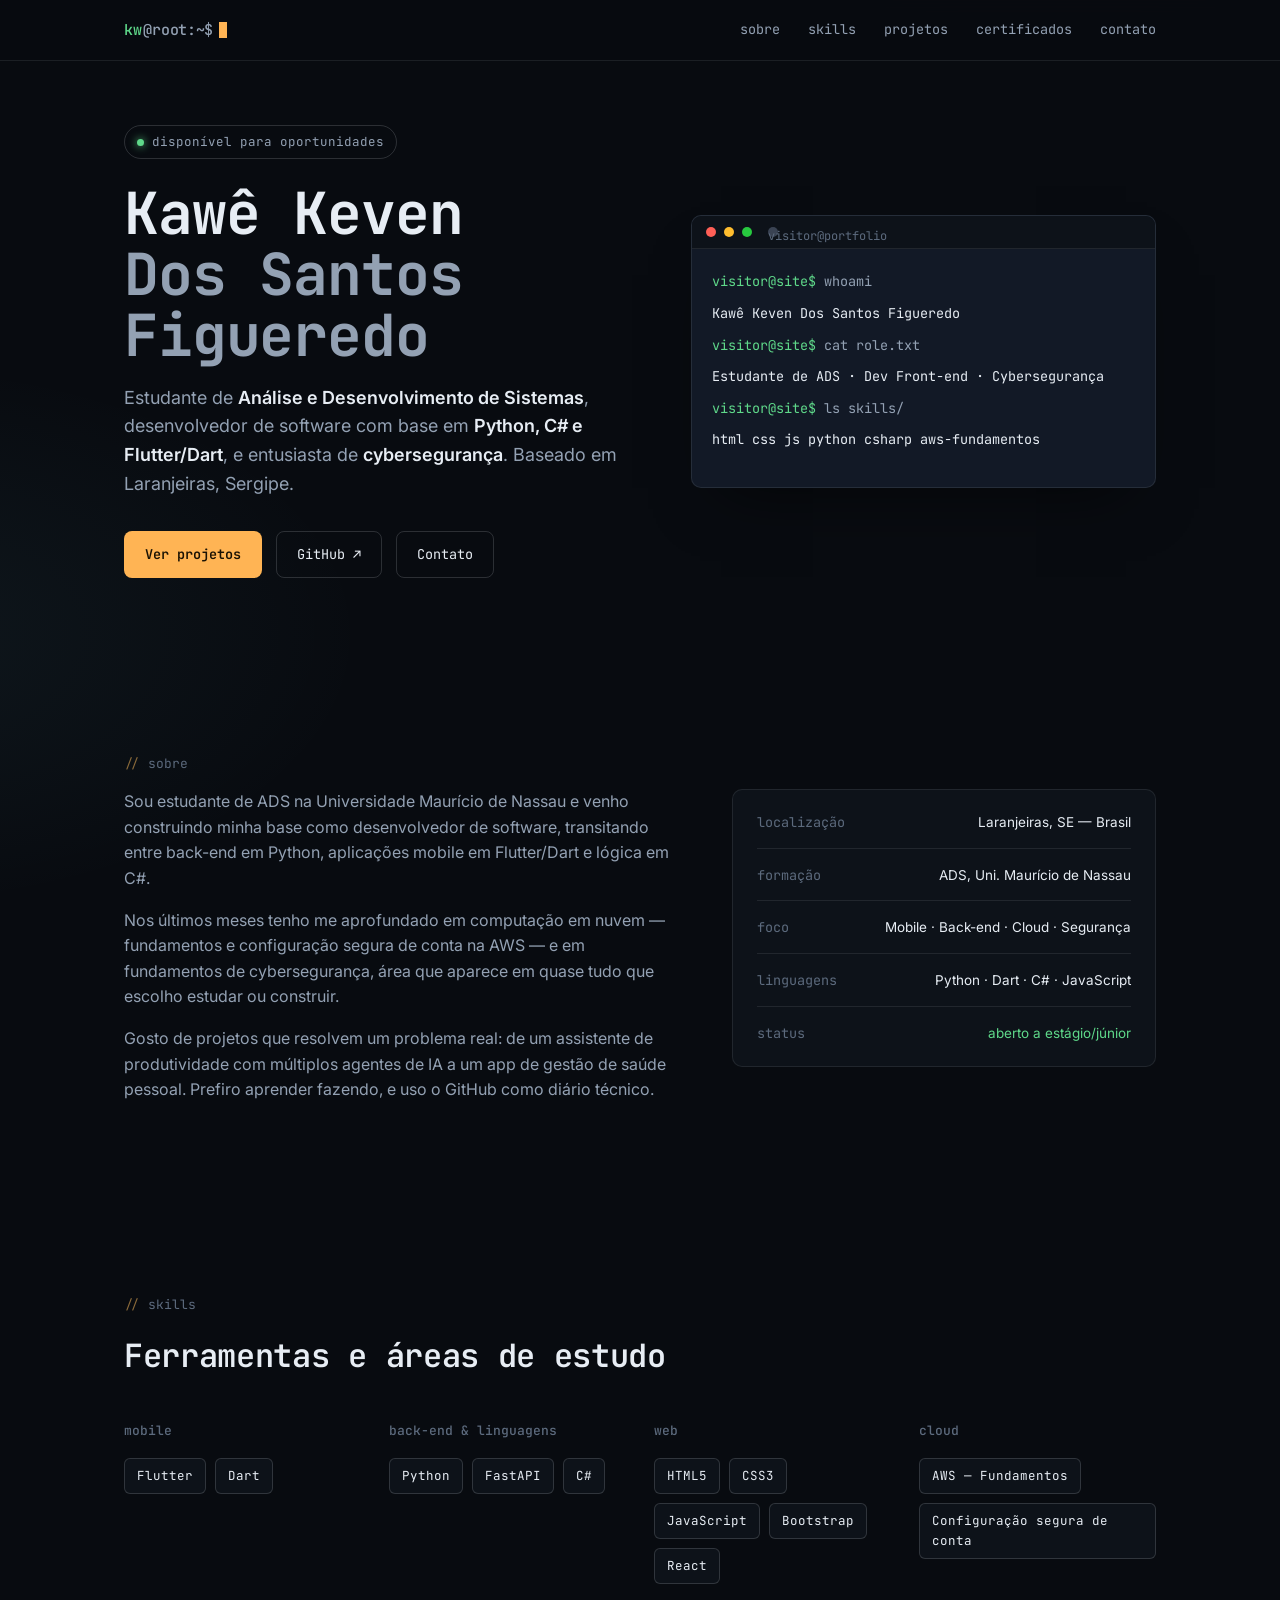
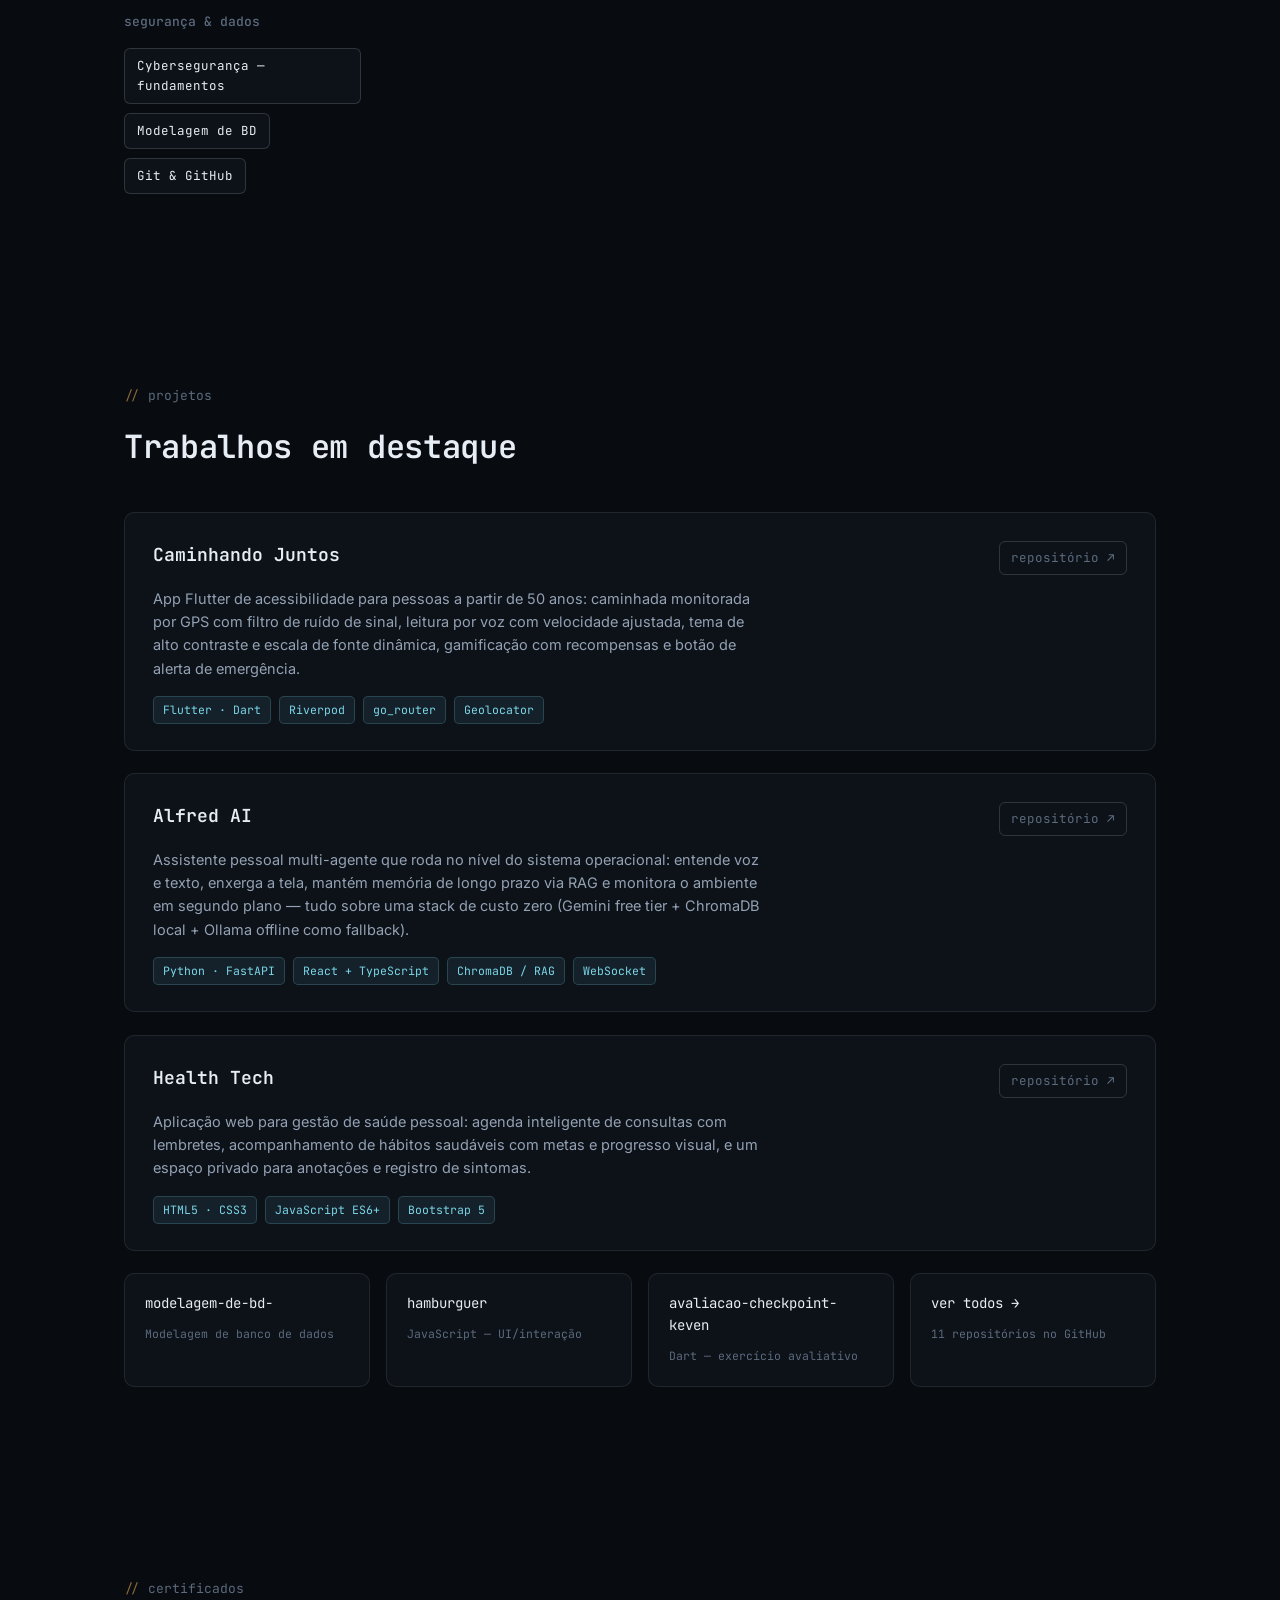
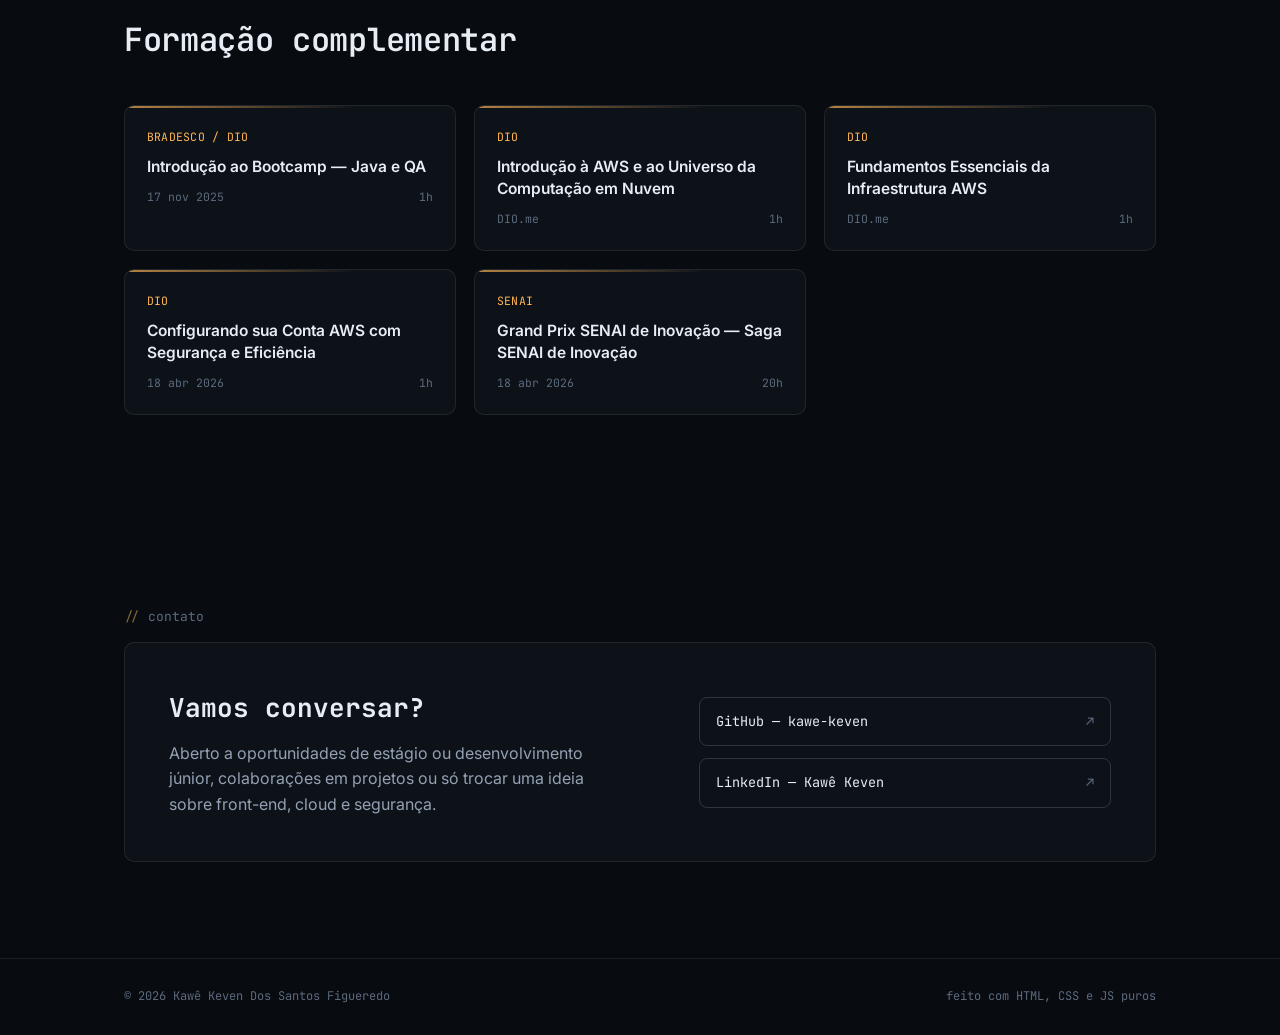
==== index.html @ bbdad3f0 "Add files via upload" ====
<!DOCTYPE html>
<html lang="pt-BR">
<head>
<meta charset="UTF-8">
<meta name="viewport" content="width=device-width, initial-scale=1.0">
<title>Kawê Keven — Dev Front-end &amp; Cybersegurança</title>
<meta name="description" content="Portfólio de Kawê Keven Dos Santos Figueredo — estudante de ADS, desenvolvedor front-end e entusiasta de cybersegurança em Sergipe, Brasil.">
<link rel="icon" href="data:image/svg+xml,<svg xmlns=%22http://www.w3.org/2000/svg%22 viewBox=%220 0 100 100%22><text y=%22.9em%22 font-size=%2290%22 fill=%22%23ffb454%22>&gt;_</text></svg>">
<link rel="preconnect" href="https://fonts.googleapis.com">
<link rel="preconnect" href="https://fonts.gstatic.com" crossorigin>
<link href="https://fonts.googleapis.com/css2?family=JetBrains+Mono:ital,wght@0,400;0,500;0,600;0,700;1,400&family=Inter:wght@400;500;600;700;800&display=swap" rel="stylesheet">
<style>
  :root{
    --bg-0:#080b10;
    --bg-1:#0d1219;
    --bg-2:#121926;
    --bg-3:#182233;
    --line:rgba(230,237,243,0.09);
    --line-strong:rgba(230,237,243,0.16);
    --ink:#e7edf4;
    --ink-dim:#93a1b3;
    --ink-faint:#5c6a7d;
    --amber:#ffb454;
    --amber-dim:#8a6a3a;
    --cyan:#7bd6e8;
    --green:#5fd98a;
    --mono:'JetBrains Mono', ui-monospace, Consolas, monospace;
    --sans:'Inter', system-ui, sans-serif;
    --radius:10px;
    --maxw:1080px;
  }
  *{box-sizing:border-box;}
  html{scroll-behavior:smooth;}
  @media (prefers-reduced-motion: reduce){
    html{scroll-behavior:auto;}
    *{animation-duration:0.01ms !important; animation-iteration-count:1 !important; transition-duration:0.01ms !important; scroll-behavior:auto !important;}
  }
  body{
    margin:0;
    background:
      radial-gradient(1100px 620px at 82% -8%, rgba(255,180,84,0.07), transparent 60%),
      radial-gradient(900px 500px at -10% 15%, rgba(123,214,232,0.06), transparent 55%),
      var(--bg-0);
    color:var(--ink);
    font-family:var(--sans);
    font-size:16px;
    line-height:1.6;
    -webkit-font-smoothing:antialiased;
  }
  a{color:inherit;}
  img{max-width:100%;display:block;}
  .wrap{max-width:var(--maxw);margin:0 auto;padding:0 24px;}
  ::selection{background:var(--amber);color:#1a1204;}
  :focus-visible{outline:2px solid var(--amber);outline-offset:3px;border-radius:4px;}

  /* ---------- nav ---------- */
  header.nav{
    position:sticky;top:0;z-index:50;
    background:rgba(8,11,16,0.78);
    backdrop-filter:blur(10px);
    border-bottom:1px solid var(--line);
  }
  .nav-row{display:flex;align-items:center;justify-content:space-between;height:60px;}
  .brand{
    font-family:var(--mono);font-size:15px;font-weight:500;color:var(--ink);
    text-decoration:none;display:flex;align-items:center;gap:2px;letter-spacing:-0.02em;
  }
  .brand .p1{color:var(--green);}
  .brand .p2{color:var(--ink-dim);}
  .brand .cur{
    display:inline-block;width:8px;height:16px;background:var(--amber);margin-left:4px;
    animation:blink 1.1s steps(1) infinite;
  }
  @keyframes blink{50%{opacity:0;}}
  nav.links{display:flex;gap:28px;font-family:var(--mono);font-size:13.5px;}
  nav.links a{text-decoration:none;color:var(--ink-dim);transition:color .15s ease;position:relative;}
  nav.links a:hover{color:var(--amber);}
  .nav-toggle{display:none;background:none;border:1px solid var(--line-strong);color:var(--ink);border-radius:8px;padding:8px 10px;font-family:var(--mono);}
  @media (max-width:720px){
    nav.links{display:none;}
    .nav-toggle{display:block;}
    nav.links.open{
      display:flex;flex-direction:column;position:absolute;top:60px;left:0;right:0;
      background:var(--bg-1);border-bottom:1px solid var(--line);padding:16px 24px;gap:16px;
    }
  }

  section{padding:96px 0;}
  @media (max-width:720px){section{padding:64px 0;}}

  .kicker{
    font-family:var(--mono);font-size:13px;color:var(--ink-faint);margin:0 0 14px;
  }
  .kicker::before{content:'// ';color:var(--amber-dim);}
  h2.section-title{
    font-family:var(--mono);font-size:clamp(24px,3.4vw,32px);font-weight:600;
    margin:0 0 40px;color:var(--ink);letter-spacing:-0.01em;
  }

  /* ---------- hero ---------- */
  .hero{padding-top:64px;padding-bottom:80px;}
  .hero-grid{display:grid;grid-template-columns:1.1fr 1fr;gap:56px;align-items:center;}
  @media (max-width:900px){.hero-grid{grid-template-columns:1fr;gap:40px;}}

  .status-pill{
    display:inline-flex;align-items:center;gap:8px;font-family:var(--mono);font-size:12.5px;
    color:var(--ink-dim);border:1px solid var(--line-strong);border-radius:999px;padding:6px 12px;
    margin-bottom:24px;
  }
  .status-pill .dot{width:7px;height:7px;border-radius:50%;background:var(--green);box-shadow:0 0 8px var(--green);}

  h1.hero-name{
    font-family:var(--mono);font-weight:700;letter-spacing:-0.02em;
    font-size:clamp(36px,5.6vw,58px);line-height:1.05;margin:0 0 18px;
  }
  h1.hero-name .last{color:var(--ink-dim);}
  p.hero-role{
    font-size:18px;color:var(--ink-dim);max-width:46ch;margin:0 0 32px;
  }
  p.hero-role strong{color:var(--ink);font-weight:600;}

  .hero-ctas{display:flex;gap:14px;flex-wrap:wrap;}
  .btn{
    font-family:var(--mono);font-size:13.5px;text-decoration:none;border-radius:8px;
    padding:12px 20px;display:inline-flex;align-items:center;gap:8px;transition:transform .15s ease, background .15s ease, border-color .15s ease;
    border:1px solid transparent;
  }
  .btn-primary{background:var(--amber);color:#1a1204;font-weight:600;}
  .btn-primary:hover{transform:translateY(-2px);}
  .btn-ghost{border-color:var(--line-strong);color:var(--ink);}
  .btn-ghost:hover{border-color:var(--amber);color:var(--amber);transform:translateY(-2px);}

  /* terminal card */
  .term{
    background:var(--bg-2);border:1px solid var(--line);border-radius:var(--radius);
    overflow:hidden;box-shadow:0 30px 60px -30px rgba(0,0,0,0.6);
  }
  .term-bar{
    display:flex;align-items:center;gap:8px;padding:11px 14px;border-bottom:1px solid var(--line);
    background:var(--bg-1);
  }
  .term-bar span{width:10px;height:10px;border-radius:50%;background:#3a4353;}
  .term-bar .title{margin-left:8px;font-family:var(--mono);font-size:12px;color:var(--ink-faint);}
  .term-body{padding:22px 20px 26px;font-family:var(--mono);font-size:13.5px;color:var(--ink-dim);min-height:230px;}
  .term-body .ln{margin:0 0 10px;white-space:pre-wrap;}
  .term-body .prompt{color:var(--green);}
  .term-body .out{color:var(--ink);}
  .term-cursor{display:inline-block;width:7px;height:14px;background:var(--amber);vertical-align:-2px;animation:blink 1s steps(1) infinite;}

  /* ---------- about ---------- */
  .about-grid{display:grid;grid-template-columns:1.3fr 1fr;gap:56px;}
  @media (max-width:800px){.about-grid{grid-template-columns:1fr;}}
  .about-text p{color:var(--ink-dim);font-size:16px;max-width:62ch;margin:0 0 16px;}
  .about-text p:last-child{margin-bottom:0;}
  .facts{
    border:1px solid var(--line);border-radius:var(--radius);background:var(--bg-1);
    padding:22px 24px;height:fit-content;
  }
  .facts dl{margin:0;display:grid;gap:16px;}
  .facts .row{display:flex;justify-content:space-between;gap:16px;font-size:13.5px;border-bottom:1px solid var(--line);padding-bottom:14px;}
  .facts .row:last-child{border-bottom:none;padding-bottom:0;}
  .facts dt{color:var(--ink-faint);font-family:var(--mono);}
  .facts dd{margin:0;color:var(--ink);text-align:right;}

  /* ---------- skills ---------- */
  .skills-groups{display:grid;grid-template-columns:repeat(auto-fit,minmax(220px,1fr));gap:28px;}
  .skill-group h3{
    font-family:var(--mono);font-size:13px;color:var(--ink-faint);font-weight:500;
    margin:0 0 16px;text-transform:lowercase;
  }
  .chip-row{display:flex;flex-wrap:wrap;gap:9px;}
  .chip{
    font-family:var(--mono);font-size:12.5px;color:var(--ink);border:1px solid var(--line-strong);
    border-radius:6px;padding:7px 12px;background:var(--bg-1);transition:border-color .15s ease, color .15s ease;
  }
  .chip:hover{border-color:var(--amber);color:var(--amber);}

  /* ---------- projects ---------- */
  .proj-featured{display:grid;gap:22px;margin-bottom:22px;}
  .proj-card{
    border:1px solid var(--line);border-radius:var(--radius);background:var(--bg-1);
    padding:28px 28px 26px;transition:transform .18s ease, border-color .18s ease, box-shadow .18s ease;
    will-change:transform;
  }
  .proj-card:hover{border-color:var(--line-strong);box-shadow:0 24px 48px -28px rgba(0,0,0,0.55);}
  .proj-top{display:flex;justify-content:space-between;align-items:flex-start;gap:16px;margin-bottom:12px;flex-wrap:wrap;}
  .proj-name{font-family:var(--mono);font-size:18px;font-weight:600;color:var(--ink);margin:0;}
  .proj-link{
    font-family:var(--mono);font-size:12.5px;color:var(--ink-faint);text-decoration:none;
    border:1px solid var(--line-strong);border-radius:6px;padding:6px 11px;white-space:nowrap;transition:color .15s ease,border-color .15s ease;
  }
  .proj-link:hover{color:var(--amber);border-color:var(--amber);}
  .proj-desc{color:var(--ink-dim);font-size:14.5px;max-width:68ch;margin:0 0 16px;}
  .stack-row{display:flex;flex-wrap:wrap;gap:8px;}
  .stack-tag{font-family:var(--mono);font-size:11.5px;color:var(--cyan);background:rgba(123,214,232,0.08);border:1px solid rgba(123,214,232,0.2);border-radius:5px;padding:4px 9px;}

  .proj-minor-grid{display:grid;grid-template-columns:repeat(auto-fit,minmax(220px,1fr));gap:16px;}
  .proj-minor{
    border:1px solid var(--line);border-radius:var(--radius);background:var(--bg-1);padding:18px 20px;
    text-decoration:none;transition:border-color .15s ease,transform .15s ease;
  }
  .proj-minor:hover{border-color:var(--line-strong);transform:translateY(-2px);}
  .proj-minor .pm-name{font-family:var(--mono);font-size:14px;color:var(--ink);display:block;margin-bottom:6px;}
  .proj-minor .pm-lang{font-family:var(--mono);font-size:11.5px;color:var(--ink-faint);}

  /* ---------- certifications ---------- */
  .cert-grid{display:grid;grid-template-columns:repeat(auto-fit,minmax(260px,1fr));gap:18px;}
  .cert-card{
    border:1px solid var(--line);border-radius:var(--radius);background:var(--bg-1);
    padding:22px;position:relative;overflow:hidden;
  }
  .cert-card::before{
    content:'';position:absolute;top:0;left:0;right:0;height:2px;
    background:linear-gradient(90deg,var(--amber),transparent 70%);opacity:.7;
  }
  .cert-issuer{font-family:var(--mono);font-size:11.5px;color:var(--amber);letter-spacing:0.02em;margin-bottom:10px;}
  .cert-name{font-size:15.5px;color:var(--ink);font-weight:600;margin:0 0 10px;line-height:1.4;}
  .cert-meta{font-family:var(--mono);font-size:11.5px;color:var(--ink-faint);display:flex;justify-content:space-between;gap:10px;flex-wrap:wrap;}

  /* ---------- contact ---------- */
  .contact-box{
    border:1px solid var(--line);border-radius:var(--radius);background:var(--bg-1);
    padding:44px;text-align:left;display:grid;grid-template-columns:1.2fr 1fr;gap:36px;align-items:center;
  }
  @media (max-width:720px){.contact-box{grid-template-columns:1fr;padding:30px;}}
  .contact-box h2{font-family:var(--mono);font-size:26px;margin:0 0 12px;}
  .contact-box p{color:var(--ink-dim);margin:0;max-width:44ch;}
  .contact-links{display:flex;flex-direction:column;gap:12px;}
  .contact-link{
    display:flex;align-items:center;justify-content:space-between;gap:12px;
    font-family:var(--mono);font-size:13.5px;text-decoration:none;color:var(--ink);
    border:1px solid var(--line-strong);border-radius:8px;padding:13px 16px;
    transition:border-color .15s ease, color .15s ease, transform .15s ease;
  }
  .contact-link:hover{border-color:var(--amber);color:var(--amber);transform:translateX(3px);}
  .contact-link .arrow{color:var(--ink-faint);}
  .contact-link:hover .arrow{color:var(--amber);}

  footer{border-top:1px solid var(--line);padding:28px 0;}
  .footer-row{display:flex;justify-content:space-between;align-items:center;font-family:var(--mono);font-size:12px;color:var(--ink-faint);flex-wrap:wrap;gap:10px;}

  /* ---------- reveal on scroll ---------- */
  .reveal{opacity:0;transform:translateY(18px);transition:opacity .6s ease, transform .6s ease;}
  .reveal.in{opacity:1;transform:translateY(0);}
</style>
</head>
<body>

<header class="nav">
  <div class="wrap nav-row">
    <a href="#top" class="brand"><span class="p1">kw</span><span class="p2">@root:~$</span><span class="cur"></span></a>
    <nav class="links" id="navLinks">
      <a href="#sobre">sobre</a>
      <a href="#skills">skills</a>
      <a href="#projetos">projetos</a>
      <a href="#certificados">certificados</a>
      <a href="#contato">contato</a>
    </nav>
    <button class="nav-toggle" id="navToggle" aria-label="Abrir menu">menu</button>
  </div>
</header>

<main id="top">

  <!-- HERO -->
  <section class="hero">
    <div class="wrap hero-grid">
      <div>
        <span class="status-pill"><span class="dot"></span> disponível para oportunidades</span>
        <h1 class="hero-name">Kawê Keven<br><span class="last">Dos Santos Figueredo</span></h1>
        <p class="hero-role">Estudante de <strong>Análise e Desenvolvimento de Sistemas</strong>, desenvolvedor de software com base em <strong>Python, C# e Flutter/Dart</strong>, e entusiasta de <strong>cybersegurança</strong>. Baseado em Laranjeiras, Sergipe.</p>
        <div class="hero-ctas">
          <a class="btn btn-primary" href="#projetos">Ver projetos</a>
          <a class="btn btn-ghost" href="https://github.com/kawe-keven" target="_blank" rel="noopener">GitHub ↗</a>
          <a class="btn btn-ghost" href="#contato">Contato</a>
        </div>
      </div>
      <div class="term">
        <div class="term-bar"><span style="background:#ff5f56"></span><span style="background:#ffbd2e"></span><span style="background:#27c93f"></span><span class="title">visitor@portfolio</span></div>
        <div class="term-body" id="termBody"></div>
      </div>
    </div>
  </section>

  <!-- SOBRE -->
  <section id="sobre">
    <div class="wrap">
      <p class="kicker">sobre</p>
      <div class="about-grid reveal">
        <div class="about-text">
          <p>Sou estudante de ADS na Universidade Maurício de Nassau e venho construindo minha base como desenvolvedor de software, transitando entre back-end em Python, aplicações mobile em Flutter/Dart e lógica em C#.</p>
          <p>Nos últimos meses tenho me aprofundado em computação em nuvem — fundamentos e configuração segura de conta na AWS — e em fundamentos de cybersegurança, área que aparece em quase tudo que escolho estudar ou construir.</p>
          <p>Gosto de projetos que resolvem um problema real: de um assistente de produtividade com múltiplos agentes de IA a um app de gestão de saúde pessoal. Prefiro aprender fazendo, e uso o GitHub como diário técnico.</p>
        </div>
        <div class="facts">
          <dl>
            <div class="row"><dt>localização</dt><dd>Laranjeiras, SE — Brasil</dd></div>
            <div class="row"><dt>formação</dt><dd>ADS, Uni. Maurício de Nassau</dd></div>
            <div class="row"><dt>foco</dt><dd>Mobile · Back-end · Cloud · Segurança</dd></div>
            <div class="row"><dt>linguagens</dt><dd>Python · Dart · C# · JavaScript</dd></div>
            <div class="row"><dt>status</dt><dd style="color:var(--green)">aberto a estágio/júnior</dd></div>
          </dl>
        </div>
      </div>
    </div>
  </section>

  <!-- SKILLS -->
  <section id="skills">
    <div class="wrap">
      <p class="kicker">skills</p>
      <h2 class="section-title">Ferramentas e áreas de estudo</h2>
      <div class="skills-groups reveal">
        <div class="skill-group">
          <h3>mobile</h3>
          <div class="chip-row">
            <span class="chip">Flutter</span><span class="chip">Dart</span>
          </div>
        </div>
        <div class="skill-group">
          <h3>back-end &amp; linguagens</h3>
          <div class="chip-row">
            <span class="chip">Python</span><span class="chip">FastAPI</span><span class="chip">C#</span>
          </div>
        </div>
        <div class="skill-group">
          <h3>web</h3>
          <div class="chip-row">
            <span class="chip">HTML5</span><span class="chip">CSS3</span><span class="chip">JavaScript</span><span class="chip">Bootstrap</span><span class="chip">React</span>
          </div>
        </div>
        <div class="skill-group">
          <h3>cloud</h3>
          <div class="chip-row">
            <span class="chip">AWS — Fundamentos</span><span class="chip">Configuração segura de conta</span>
          </div>
        </div>
        <div class="skill-group">
          <h3>segurança &amp; dados</h3>
          <div class="chip-row">
            <span class="chip">Cybersegurança — fundamentos</span><span class="chip">Modelagem de BD</span><span class="chip">Git &amp; GitHub</span>
          </div>
        </div>
      </div>
    </div>
  </section>

  <!-- PROJETOS -->
  <section id="projetos">
    <div class="wrap">
      <p class="kicker">projetos</p>
      <h2 class="section-title">Trabalhos em destaque</h2>

      <div class="proj-featured reveal">
        <article class="proj-card" data-tilt>
          <div class="proj-top">
            <h3 class="proj-name">Caminhando Juntos</h3>
            <a class="proj-link" href="https://github.com/kawe-keven/aplicativo-caminhando-juntos" target="_blank" rel="noopener">repositório ↗</a>
          </div>
          <p class="proj-desc">App Flutter de acessibilidade para pessoas a partir de 50 anos: caminhada monitorada por GPS com filtro de ruído de sinal, leitura por voz com velocidade ajustada, tema de alto contraste e escala de fonte dinâmica, gamificação com recompensas e botão de alerta de emergência.</p>
          <div class="stack-row">
            <span class="stack-tag">Flutter · Dart</span><span class="stack-tag">Riverpod</span><span class="stack-tag">go_router</span><span class="stack-tag">Geolocator</span>
          </div>
        </article>

        <article class="proj-card" data-tilt>
          <div class="proj-top">
            <h3 class="proj-name">Alfred AI</h3>
            <a class="proj-link" href="https://github.com/kawe-keven/projeto-Alfred" target="_blank" rel="noopener">repositório ↗</a>
          </div>
          <p class="proj-desc">Assistente pessoal multi-agente que roda no nível do sistema operacional: entende voz e texto, enxerga a tela, mantém memória de longo prazo via RAG e monitora o ambiente em segundo plano — tudo sobre uma stack de custo zero (Gemini free tier + ChromaDB local + Ollama offline como fallback).</p>
          <div class="stack-row">
            <span class="stack-tag">Python · FastAPI</span><span class="stack-tag">React + TypeScript</span><span class="stack-tag">ChromaDB / RAG</span><span class="stack-tag">WebSocket</span>
          </div>
        </article>

        <article class="proj-card" data-tilt>
          <div class="proj-top">
            <h3 class="proj-name">Health Tech</h3>
            <a class="proj-link" href="https://github.com/kawe-keven/Mente-Corpo" target="_blank" rel="noopener">repositório ↗</a>
          </div>
          <p class="proj-desc">Aplicação web para gestão de saúde pessoal: agenda inteligente de consultas com lembretes, acompanhamento de hábitos saudáveis com metas e progresso visual, e um espaço privado para anotações e registro de sintomas.</p>
          <div class="stack-row">
            <span class="stack-tag">HTML5 · CSS3</span><span class="stack-tag">JavaScript ES6+</span><span class="stack-tag">Bootstrap 5</span>
          </div>
        </article>
      </div>

      <div class="proj-minor-grid reveal">
        <a class="proj-minor" href="https://github.com/kawe-keven/modelagem-de-bd-" target="_blank" rel="noopener">
          <span class="pm-name">modelagem-de-bd-</span><span class="pm-lang">Modelagem de banco de dados</span>
        </a>
        <a class="proj-minor" href="https://github.com/kawe-keven/hamburguer" target="_blank" rel="noopener">
          <span class="pm-name">hamburguer</span><span class="pm-lang">JavaScript — UI/interação</span>
        </a>
        <a class="proj-minor" href="https://github.com/kawe-keven/avaliacao-checkpoint-keven" target="_blank" rel="noopener">
          <span class="pm-name">avaliacao-checkpoint-keven</span><span class="pm-lang">Dart — exercício avaliativo</span>
        </a>
        <a class="proj-minor" href="https://github.com/kawe-keven?tab=repositories" target="_blank" rel="noopener">
          <span class="pm-name">ver todos →</span><span class="pm-lang">11 repositórios no GitHub</span>
        </a>
      </div>
    </div>
  </section>

  <!-- CERTIFICADOS -->
  <section id="certificados">
    <div class="wrap">
      <p class="kicker">certificados</p>
      <h2 class="section-title">Formação complementar</h2>
      <div class="cert-grid reveal">
        <div class="cert-card">
          <div class="cert-issuer">BRADESCO / DIO</div>
          <p class="cert-name">Introdução ao Bootcamp — Java e QA</p>
          <div class="cert-meta"><span>17 nov 2025</span><span>1h</span></div>
        </div>
        <div class="cert-card">
          <div class="cert-issuer">DIO</div>
          <p class="cert-name">Introdução à AWS e ao Universo da Computação em Nuvem</p>
          <div class="cert-meta"><span>DIO.me</span><span>1h</span></div>
        </div>
        <div class="cert-card">
          <div class="cert-issuer">DIO</div>
          <p class="cert-name">Fundamentos Essenciais da Infraestrutura AWS</p>
          <div class="cert-meta"><span>DIO.me</span><span>1h</span></div>
        </div>
        <div class="cert-card">
          <div class="cert-issuer">DIO</div>
          <p class="cert-name">Configurando sua Conta AWS com Segurança e Eficiência</p>
          <div class="cert-meta"><span>18 abr 2026</span><span>1h</span></div>
        </div>
        <div class="cert-card">
          <div class="cert-issuer">SENAI</div>
          <p class="cert-name">Grand Prix SENAI de Inovação — Saga SENAI de Inovação</p>
          <div class="cert-meta"><span>18 abr 2026</span><span>20h</span></div>
        </div>
      </div>
    </div>
  </section>

  <!-- CONTATO -->
  <section id="contato">
    <div class="wrap">
      <p class="kicker">contato</p>
      <div class="contact-box reveal">
        <div>
          <h2>Vamos conversar?</h2>
          <p>Aberto a oportunidades de estágio ou desenvolvimento júnior, colaborações em projetos ou só trocar uma ideia sobre front-end, cloud e segurança.</p>
        </div>
        <div class="contact-links">
          <a class="contact-link" href="https://github.com/kawe-keven" target="_blank" rel="noopener"><span>GitHub — kawe-keven</span><span class="arrow">↗</span></a>
          <a class="contact-link" href="https://www.linkedin.com/in/kawê-keven" target="_blank" rel="noopener"><span>LinkedIn — Kawê Keven</span><span class="arrow">↗</span></a>
        </div>
      </div>
    </div>
  </section>

</main>

<footer>
  <div class="wrap footer-row">
    <span>© 2026 Kawê Keven Dos Santos Figueredo</span>
    <span>feito com HTML, CSS e JS puros</span>
  </div>
</footer>

<script>
  // mobile nav
  document.getElementById('navToggle').addEventListener('click', function(){
    document.getElementById('navLinks').classList.toggle('open');
  });

  // terminal type sequence
  const reduceMotion = window.matchMedia('(prefers-reduced-motion: reduce)').matches;
  const termBody = document.getElementById('termBody');
  const seq = [
    {p:'visitor@site', c:'whoami', out:'Kawê Keven Dos Santos Figueredo'},
    {p:'visitor@site', c:'cat role.txt', out:'Estudante de ADS · Dev Front-end · Cybersegurança'},
    {p:'visitor@site', c:'ls skills/', out:'html css js python csharp aws-fundamentos'},
    {p:'visitor@site', c:'cat status.txt', out:'aberto a oportunidades — vamos conversar? ↓'}
  ];

  function renderStatic(){
    termBody.innerHTML = seq.map(s =>
      `<p class="ln"><span class="prompt">${s.p}$</span> ${s.c}</p><p class="ln out">${s.out}</p>`
    ).join('') + '<p class="ln"><span class="prompt">visitor@site$</span> <span class="term-cursor"></span></p>';
  }

  async function typeLine(el, text, speed){
    for(let i=0;i<=text.length;i++){
      el.textContent = text.slice(0,i);
      await new Promise(r=>setTimeout(r, speed));
    }
  }

  async function playSequence(){
    termBody.innerHTML = '';
    for(const s of seq){
      const lnCmd = document.createElement('p');
      lnCmd.className = 'ln';
      const promptSpan = document.createElement('span');
      promptSpan.className = 'prompt';
      promptSpan.textContent = s.p + '$ ';
      lnCmd.appendChild(promptSpan);
      const cmdSpan = document.createElement('span');
      lnCmd.appendChild(cmdSpan);
      termBody.appendChild(lnCmd);
      await typeLine(cmdSpan, s.c, 28);
      await new Promise(r=>setTimeout(r, 180));
      const lnOut = document.createElement('p');
      lnOut.className = 'ln out';
      lnOut.textContent = s.out;
      termBody.appendChild(lnOut);
      await new Promise(r=>setTimeout(r, 260));
    }
    const lnFinal = document.createElement('p');
    lnFinal.className = 'ln';
    lnFinal.innerHTML = '<span class="prompt">visitor@site$</span> <span class="term-cursor"></span>';
    termBody.appendChild(lnFinal);
  }

  if(reduceMotion){ renderStatic(); } else { playSequence(); }

  // scroll reveal
  const revealEls = document.querySelectorAll('.reveal');
  if('IntersectionObserver' in window && !reduceMotion){
    const io = new IntersectionObserver((entries)=>{
      entries.forEach(entry=>{
        if(entry.isIntersecting){ entry.target.classList.add('in'); io.unobserve(entry.target); }
      });
    }, {threshold:0.12});
    revealEls.forEach(el=>io.observe(el));
  } else {
    revealEls.forEach(el=>el.classList.add('in'));
  }

  // subtle tilt on featured project cards
  if(!reduceMotion){
    document.querySelectorAll('[data-tilt]').forEach(card=>{
      card.addEventListener('mousemove', (e)=>{
        const r = card.getBoundingClientRect();
        const x = (e.clientX - r.left)/r.width - 0.5;
        const y = (e.clientY - r.top)/r.height - 0.5;
        card.style.transform = `perspective(700px) rotateX(${(-y*3).toFixed(2)}deg) rotateY(${(x*3).toFixed(2)}deg) translateY(-2px)`;
      });
      card.addEventListener('mouseleave', ()=>{ card.style.transform = ''; });
    });
  }
</script>

</body>
</html>
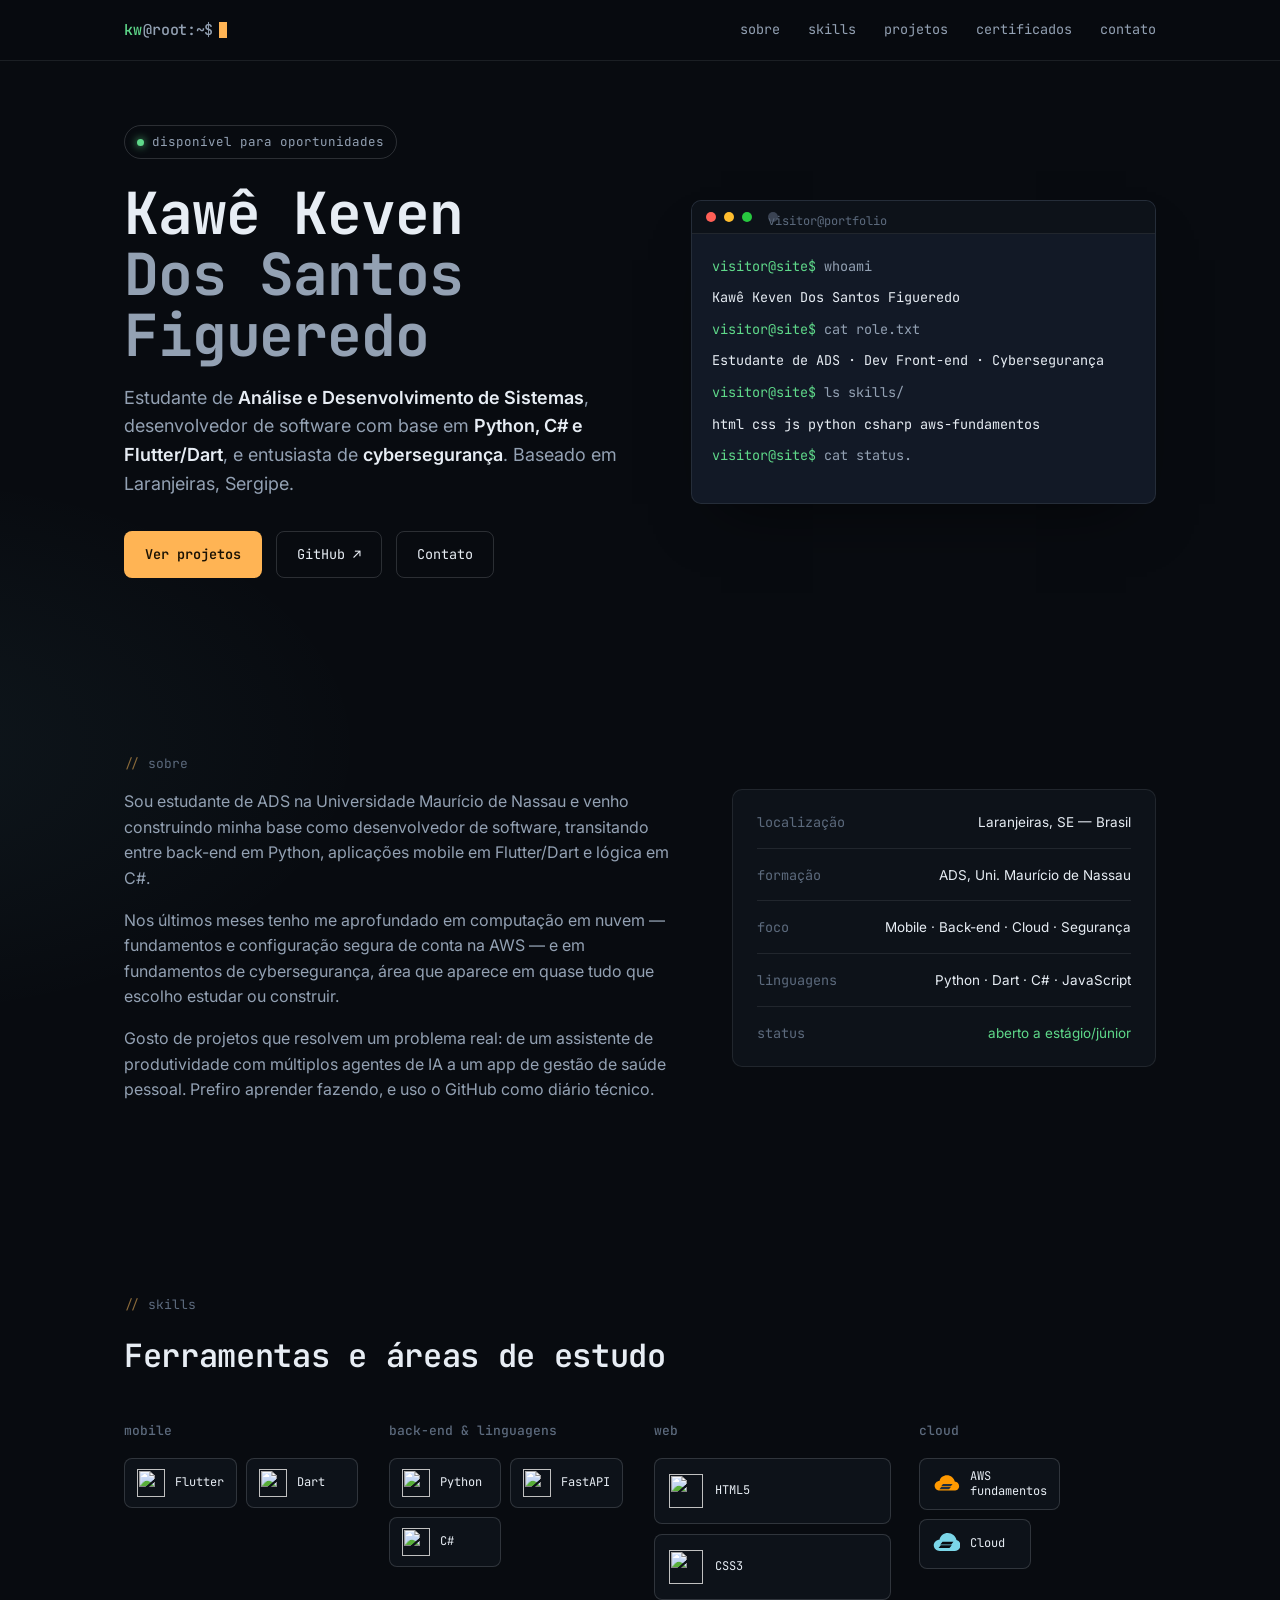
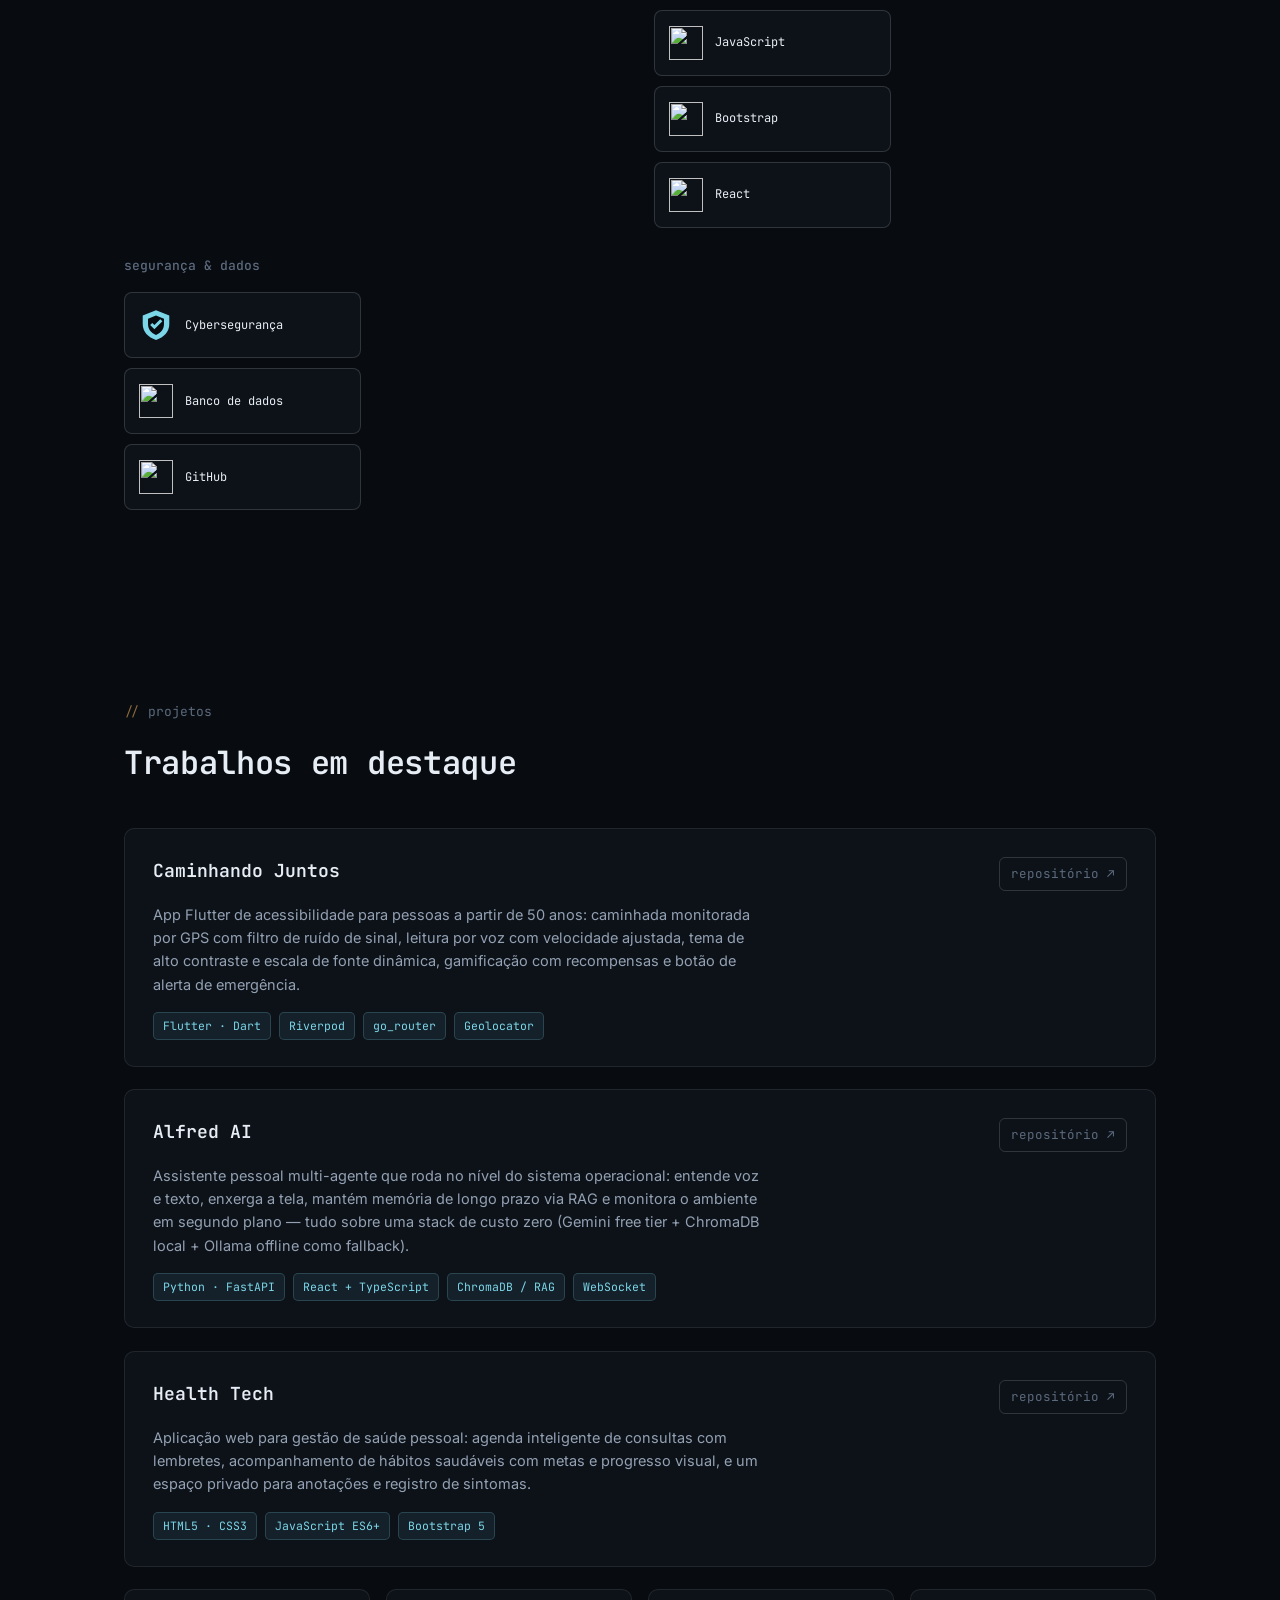
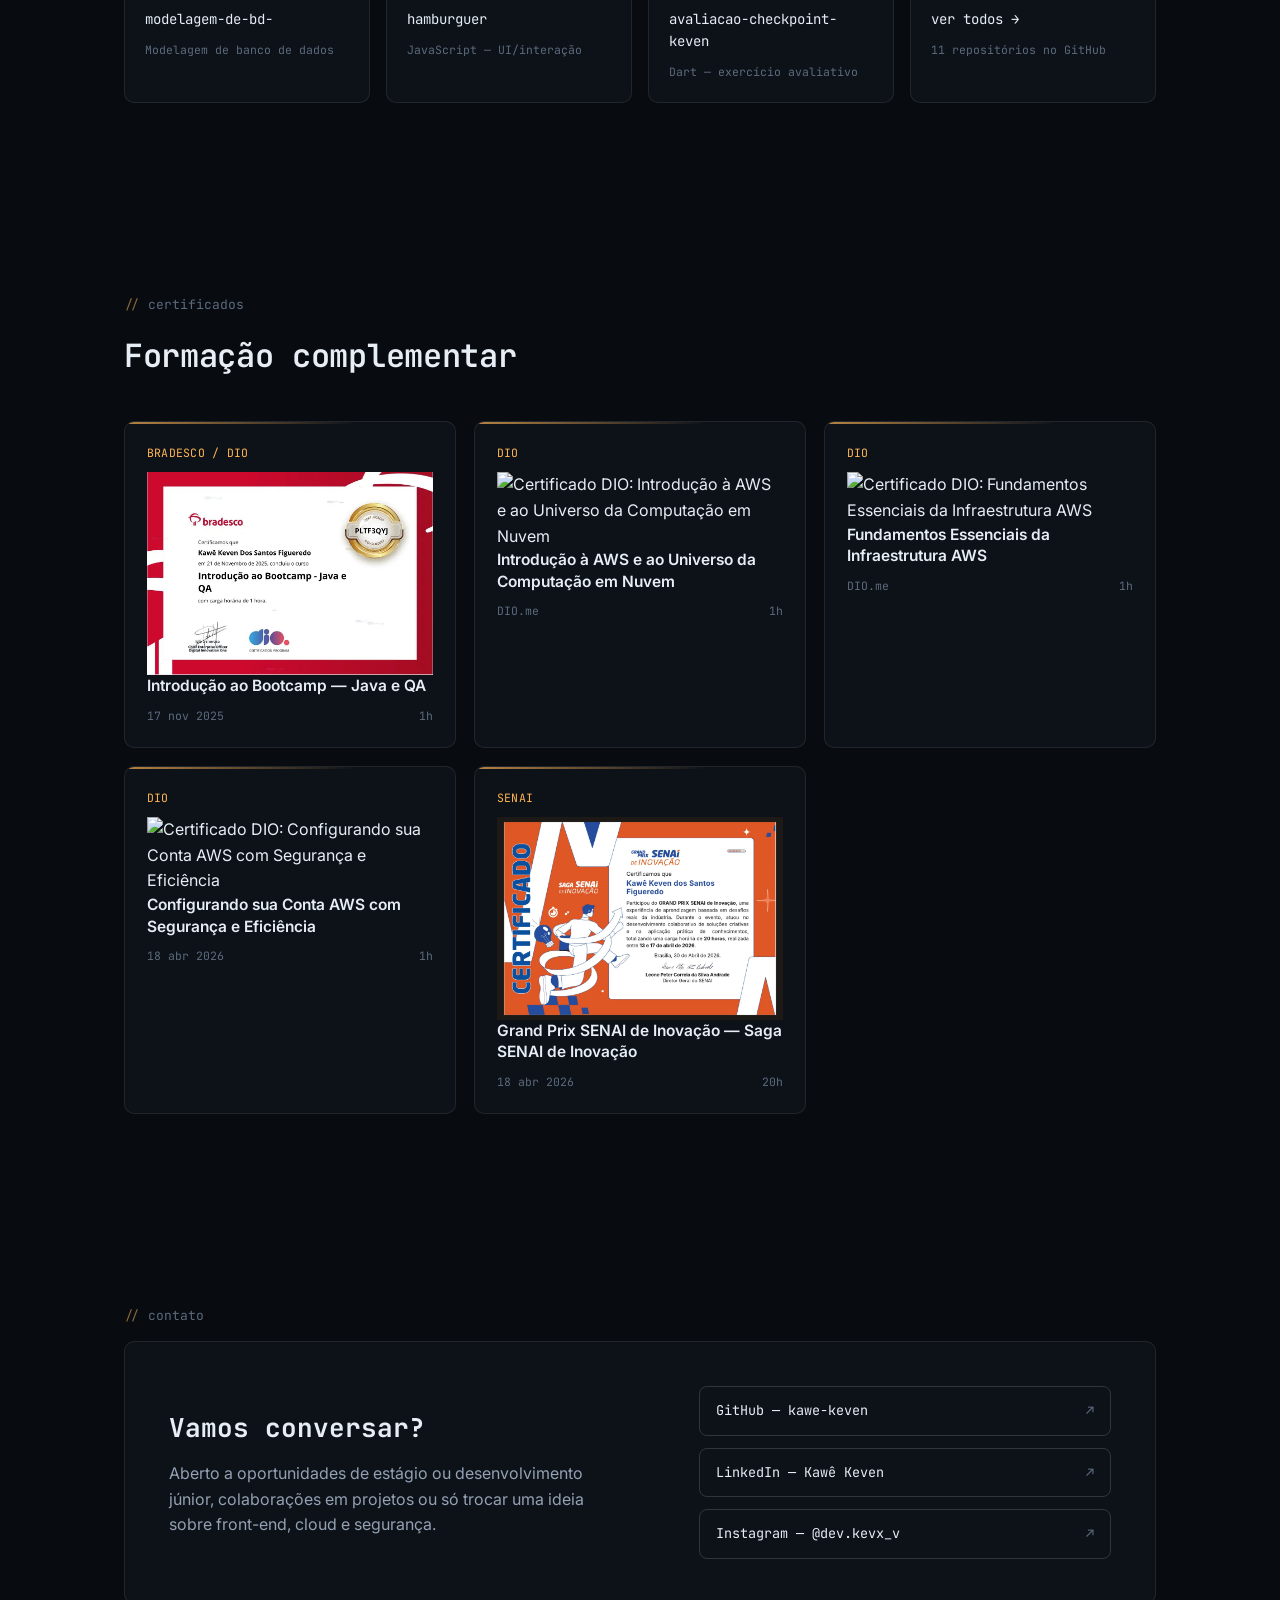
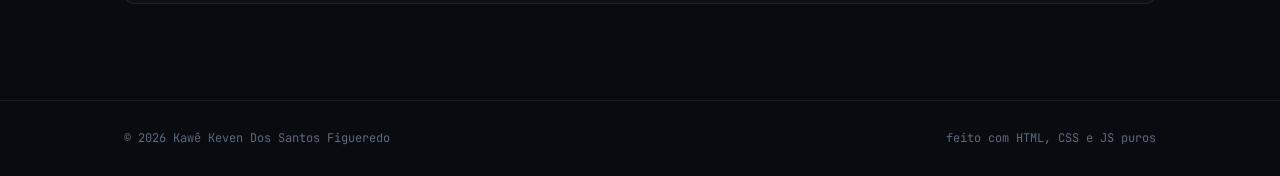
==== commit f3d1d357: "Add portfolio certificates and interactions Add the portfolio page with certificate thumbnails, hove" ====
--- a/index.html
+++ b/index.html
@@ -169,11 +169,23 @@
     margin:0 0 16px;text-transform:lowercase;
   }
   .chip-row{display:flex;flex-wrap:wrap;gap:9px;}
-  .chip{
-    font-family:var(--mono);font-size:12.5px;color:var(--ink);border:1px solid var(--line-strong);
-    border-radius:6px;padding:7px 12px;background:var(--bg-1);transition:border-color .15s ease, color .15s ease;
-  }
-  .chip:hover{border-color:var(--amber);color:var(--amber);}
+  .tool-card{
+    display:flex;align-items:center;gap:10px;min-width:112px;
+    font-family:var(--mono);font-size:12px;color:var(--ink);border:1px solid var(--line-strong);
+    border-radius:8px;padding:10px 12px;background:var(--bg-1);transition:border-color .15s ease, transform .15s ease;
+  }
+  .tool-card:hover{border-color:var(--amber);transform:translateY(-2px);}
+  .tool-card img{width:28px;height:28px;object-fit:contain;}
+  .tool-card span{line-height:1.25;}
+  .study-grid{display:grid;grid-template-columns:repeat(auto-fit,minmax(150px,1fr));gap:10px;}
+  .study-card{
+    display:flex;align-items:center;gap:12px;min-height:66px;padding:12px 14px;
+    color:var(--ink);border:1px solid var(--line-strong);border-radius:8px;background:var(--bg-1);
+    transition:border-color .15s ease,transform .15s ease;
+  }
+  .study-card:hover{border-color:var(--cyan);transform:translateY(-2px);}
+  .study-card img{width:34px;height:34px;object-fit:contain;}
+  .study-card span{font-family:var(--mono);font-size:12px;line-height:1.3;}
 
   /* ---------- projects ---------- */
   .proj-featured{display:grid;gap:22px;margin-bottom:22px;}
@@ -207,8 +219,10 @@
   .cert-grid{display:grid;grid-template-columns:repeat(auto-fit,minmax(260px,1fr));gap:18px;}
   .cert-card{
     border:1px solid var(--line);border-radius:var(--radius);background:var(--bg-1);
-    padding:22px;position:relative;overflow:hidden;
-  }
+    padding:22px;position:relative;overflow:hidden;cursor:zoom-in;
+    transition:border-color .15s ease,transform .15s ease;
+  }
+  .cert-card:hover,.cert-card:focus-visible{border-color:var(--amber);transform:translateY(-3px);}
   .cert-card::before{
     content:'';position:absolute;top:0;left:0;right:0;height:2px;
     background:linear-gradient(90deg,var(--amber),transparent 70%);opacity:.7;
@@ -216,6 +230,15 @@
   .cert-issuer{font-family:var(--mono);font-size:11.5px;color:var(--amber);letter-spacing:0.02em;margin-bottom:10px;}
   .cert-name{font-size:15.5px;color:var(--ink);font-weight:600;margin:0 0 10px;line-height:1.4;}
   .cert-meta{font-family:var(--mono);font-size:11.5px;color:var(--ink-faint);display:flex;justify-content:space-between;gap:10px;flex-wrap:wrap;}
+  .cert-card a{display:block;text-decoration:none;color:inherit;}
+  .cert-preview{
+    position:fixed;inset:3px;z-index:100;display:grid;place-items:center;padding:clamp(18px,4vw,48px);
+    background:rgba(8,11,16,0.78);backdrop-filter:blur(10px);-webkit-backdrop-filter:blur(10px);
+    opacity:0;visibility:hidden;pointer-events:none;transition:opacity .2s ease,visibility .2s ease;
+  }
+  .cert-preview.visible{opacity:1;visibility:visible;}
+  .cert-preview img{max-width:min(100%,980px);max-height:calc(100vh - 42px);width:auto;height:auto;object-fit:contain;border:1px solid rgba(255,255,255,.28);box-shadow:0 20px 80px rgba(0,0,0,.55);}
+  .cert-preview figcaption{position:absolute;bottom:12px;left:50%;transform:translateX(-50%);font-family:var(--mono);font-size:11px;color:rgba(255,255,255,.72);white-space:nowrap;}
 
   /* ---------- contact ---------- */
   .contact-box{
@@ -314,31 +337,41 @@
         <div class="skill-group">
           <h3>mobile</h3>
           <div class="chip-row">
-            <span class="chip">Flutter</span><span class="chip">Dart</span>
+            <div class="tool-card"><img src="https://cdn.jsdelivr.net/gh/devicons/devicon@latest/icons/flutter/flutter-original.svg" alt=""><span>Flutter</span></div>
+            <div class="tool-card"><img src="https://cdn.jsdelivr.net/gh/devicons/devicon@latest/icons/dart/dart-original.svg" alt=""><span>Dart</span></div>
           </div>
         </div>
         <div class="skill-group">
           <h3>back-end &amp; linguagens</h3>
           <div class="chip-row">
-            <span class="chip">Python</span><span class="chip">FastAPI</span><span class="chip">C#</span>
+            <div class="tool-card"><img src="https://cdn.jsdelivr.net/gh/devicons/devicon@latest/icons/python/python-original.svg" alt=""><span>Python</span></div>
+            <div class="tool-card"><img src="https://cdn.jsdelivr.net/gh/devicons/devicon@latest/icons/fastapi/fastapi-original.svg" alt=""><span>FastAPI</span></div>
+            <div class="tool-card"><img src="https://cdn.jsdelivr.net/gh/devicons/devicon@latest/icons/csharp/csharp-original.svg" alt=""><span>C#</span></div>
           </div>
         </div>
         <div class="skill-group">
           <h3>web</h3>
-          <div class="chip-row">
-            <span class="chip">HTML5</span><span class="chip">CSS3</span><span class="chip">JavaScript</span><span class="chip">Bootstrap</span><span class="chip">React</span>
+          <div class="study-grid">
+            <div class="study-card"><img src="https://cdn.jsdelivr.net/gh/devicons/devicon@latest/icons/html5/html5-original.svg" alt=""><span>HTML5</span></div>
+            <div class="study-card"><img src="https://cdn.jsdelivr.net/gh/devicons/devicon@latest/icons/css3/css3-original.svg" alt=""><span>CSS3</span></div>
+            <div class="study-card"><img src="https://cdn.jsdelivr.net/gh/devicons/devicon@latest/icons/javascript/javascript-original.svg" alt=""><span>JavaScript</span></div>
+            <div class="study-card"><img src="https://cdn.jsdelivr.net/gh/devicons/devicon@latest/icons/bootstrap/bootstrap-original.svg" alt=""><span>Bootstrap</span></div>
+            <div class="study-card"><img src="https://cdn.jsdelivr.net/gh/devicons/devicon@latest/icons/react/react-original.svg" alt=""><span>React</span></div>
           </div>
         </div>
         <div class="skill-group">
           <h3>cloud</h3>
           <div class="chip-row">
-            <span class="chip">AWS — Fundamentos</span><span class="chip">Configuração segura de conta</span>
+            <div class="tool-card"><img src="data:image/svg+xml,%3Csvg xmlns='http://www.w3.org/2000/svg' viewBox='0 0 64 64'%3E%3Cpath fill='%23ff9900' d='M18 47c-7 0-12-5-12-11s5-11 11-11c2-8 9-13 17-13 9 0 16 6 18 14 6 1 10 5 10 11 0 6-5 10-11 10H18Z'/%3E%3Cpath fill='%23232f3e' d='M21 39h22l-4 5H17l4-5Zm4-7h22l-4 5H21l4-5Z'/%3E%3C/svg%3E" alt=""><span>AWS<br>fundamentos</span></div>
+            <div class="tool-card"><img src="data:image/svg+xml,%3Csvg xmlns='http://www.w3.org/2000/svg' viewBox='0 0 64 64'%3E%3Cpath fill='%237bd6e8' d='M18 48c-8 0-14-6-14-13s6-13 13-13c2-9 10-15 19-15 10 0 18 7 20 16 5 1 9 6 9 12 0 7-6 13-13 13H18Z'/%3E%3Cpath fill='%23080b10' d='M20 35h25l-5 6H15l5-6Zm4-8h25l-5 6H19l5-6Z'/%3E%3C/svg%3E" alt=""><span>Cloud</span></div>
           </div>
         </div>
         <div class="skill-group">
           <h3>segurança &amp; dados</h3>
-          <div class="chip-row">
-            <span class="chip">Cybersegurança — fundamentos</span><span class="chip">Modelagem de BD</span><span class="chip">Git &amp; GitHub</span>
+          <div class="study-grid">
+            <div class="study-card"><img src="data:image/svg+xml,%3Csvg xmlns='http://www.w3.org/2000/svg' viewBox='0 0 64 64'%3E%3Cpath fill='%237bd6e8' d='M32 4 7 14v16c0 15 10 25 25 30 15-5 25-15 25-30V14L32 4Z'/%3E%3Cpath fill='%23080b10' d='m32 14 15 6v10c0 9-5 16-15 21-10-5-15-12-15-21V20l15-6Zm-7 14-4 4 8 8 15-15-4-4-11 11-4-4Z'/%3E%3C/svg%3E" alt=""><span>Cybersegurança</span></div>
+            <div class="study-card"><img src="https://cdn.jsdelivr.net/gh/devicons/devicon@latest/icons/mysql/mysql-original.svg" alt=""><span>Banco de dados</span></div>
+            <div class="study-card"><img src="https://cdn.jsdelivr.net/gh/devicons/devicon@latest/icons/github/github-original.svg" alt=""><span>GitHub</span></div>
           </div>
         </div>
       </div>
@@ -409,31 +442,67 @@
       <p class="kicker">certificados</p>
       <h2 class="section-title">Formação complementar</h2>
       <div class="cert-grid reveal">
-        <div class="cert-card">
-          <div class="cert-issuer">BRADESCO / DIO</div>
-          <p class="cert-name">Introdução ao Bootcamp — Java e QA</p>
-          <div class="cert-meta"><span>17 nov 2025</span><span>1h</span></div>
-        </div>
-        <div class="cert-card">
-          <div class="cert-issuer">DIO</div>
-          <p class="cert-name">Introdução à AWS e ao Universo da Computação em Nuvem</p>
-          <div class="cert-meta"><span>DIO.me</span><span>1h</span></div>
-        </div>
-        <div class="cert-card">
-          <div class="cert-issuer">DIO</div>
-          <p class="cert-name">Fundamentos Essenciais da Infraestrutura AWS</p>
-          <div class="cert-meta"><span>DIO.me</span><span>1h</span></div>
-        </div>
-        <div class="cert-card">
-          <div class="cert-issuer">DIO</div>
-          <p class="cert-name">Configurando sua Conta AWS com Segurança e Eficiência</p>
-          <div class="cert-meta"><span>18 abr 2026</span><span>1h</span></div>
-        </div>
-        <div class="cert-card">
-          <div class="cert-issuer">SENAI</div>
-          <p class="cert-name">Grand Prix SENAI de Inovação — Saga SENAI de Inovação</p>
-          <div class="cert-meta"><span>18 abr 2026</span><span>20h</span></div>
-        </div>
+
+        <div class="cert-card" tabindex="0"
+             data-cert-image="certificado%20bradesco.jpg"
+             data-cert-title="Introdução ao Bootcamp — Java e QA"
+             data-cert-issuer="BRADESCO / DIO">
+          <a href="certificado%20bradesco.jpg" target="_blank" rel="noopener">
+            <div class="cert-issuer">BRADESCO / DIO</div>
+            <img class="cert-thumb" src="certificado%20bradesco.jpg" alt="Certificado Bradesco e DIO: Introdução ao Bootcamp - Java e QA">
+            <p class="cert-name">Introdução ao Bootcamp — Java e QA</p>
+            <div class="cert-meta"><span>17 nov 2025</span><span>1h</span></div>
+          </a>
+        </div>
+
+        <div class="cert-card" tabindex="0"
+             data-cert-image="https://hermes.dio.me/certificates/cover/T1TBRRX3.jpg"
+             data-cert-title="Introdução à AWS e ao Universo da Computação em Nuvem"
+             data-cert-issuer="DIO">
+          <a href="https://www.dio.me/certificate/T1TBRRX3/share" target="_blank" rel="noopener">
+            <div class="cert-issuer">DIO</div>
+            <img class="cert-thumb" src="https://hermes.dio.me/certificates/cover/T1TBRRX3.jpg" alt="Certificado DIO: Introdução à AWS e ao Universo da Computação em Nuvem">
+            <p class="cert-name">Introdução à AWS e ao Universo da Computação em Nuvem</p>
+            <div class="cert-meta"><span>DIO.me</span><span>1h</span></div>
+          </a>
+        </div>
+
+        <div class="cert-card" tabindex="0"
+             data-cert-image="https://hermes.dio.me/certificates/cover/B6QYOEN6.jpg"
+             data-cert-title="Fundamentos Essenciais da Infraestrutura AWS"
+             data-cert-issuer="DIO">
+          <a href="https://www.dio.me/certificate/B6QYOEN6/share" target="_blank" rel="noopener">
+            <div class="cert-issuer">DIO</div>
+            <img class="cert-thumb" src="https://hermes.dio.me/certificates/cover/B6QYOEN6.jpg" alt="Certificado DIO: Fundamentos Essenciais da Infraestrutura AWS">
+            <p class="cert-name">Fundamentos Essenciais da Infraestrutura AWS</p>
+            <div class="cert-meta"><span>DIO.me</span><span>1h</span></div>
+          </a>
+        </div>
+
+        <div class="cert-card" tabindex="0"
+             data-cert-image="https://hermes.dio.me/certificates/cover/PREGUCG9.jpg"
+             data-cert-title="Configurando sua Conta AWS com Segurança e Eficiência"
+             data-cert-issuer="DIO">
+          <a href="https://www.dio.me/certificate/PREGUCG9/share" target="_blank" rel="noopener">
+            <div class="cert-issuer">DIO</div>
+            <img class="cert-thumb" src="https://hermes.dio.me/certificates/cover/PREGUCG9.jpg" alt="Certificado DIO: Configurando sua Conta AWS com Segurança e Eficiência">
+            <p class="cert-name">Configurando sua Conta AWS com Segurança e Eficiência</p>
+            <div class="cert-meta"><span>18 abr 2026</span><span>1h</span></div>
+          </a>
+        </div>
+
+        <div class="cert-card" tabindex="0"
+             data-cert-image="certificado%20senai.jpg"
+             data-cert-title="Grand Prix SENAI de Inovação — Saga SENAI de Inovação"
+             data-cert-issuer="SENAI">
+          <a href="https://hackathon.decocms.com/certificate/90323842-1578-4e71-bd54-eb397b78238d" target="_blank" rel="noopener">
+            <div class="cert-issuer">SENAI</div>
+            <img class="cert-thumb" src="certificado%20senai.jpg" alt="Certificado SENAI: Grand Prix SENAI de Inovação">
+            <p class="cert-name">Grand Prix SENAI de Inovação — Saga SENAI de Inovação</p>
+            <div class="cert-meta"><span>18 abr 2026</span><span>20h</span></div>
+          </a>
+        </div>
+
       </div>
     </div>
   </section>
@@ -450,12 +519,18 @@
         <div class="contact-links">
           <a class="contact-link" href="https://github.com/kawe-keven" target="_blank" rel="noopener"><span>GitHub — kawe-keven</span><span class="arrow">↗</span></a>
           <a class="contact-link" href="https://www.linkedin.com/in/kawê-keven" target="_blank" rel="noopener"><span>LinkedIn — Kawê Keven</span><span class="arrow">↗</span></a>
+          <a class="contact-link" href="https://www.instagram.com/dev.kevx_v" target="_blank" rel="noopener"><span>Instagram — @dev.kevx_v</span><span class="arrow">↗</span></a>
         </div>
       </div>
     </div>
   </section>
 
 </main>
+
+<figure class="cert-preview" id="certPreview" aria-hidden="true">
+  <img id="certPreviewImage" src="" alt="">
+  <figcaption id="certPreviewCaption"></figcaption>
+</figure>
 
 <footer>
   <div class="wrap footer-row">
@@ -521,6 +596,42 @@
 
   if(reduceMotion){ renderStatic(); } else { playSequence(); }
 
+  // certificate preview
+  const certPreview = document.getElementById('certPreview');
+  const certPreviewImage = document.getElementById('certPreviewImage');
+  const certPreviewCaption = document.getElementById('certPreviewCaption');
+
+  const FALLBACK_SVG = 'data:image/svg+xml,%3Csvg xmlns="http://www.w3.org/2000/svg" viewBox="0 0 1200 800"%3E%3Crect width="1200" height="800" fill="%230d1219"/%3E%3Crect x="38" y="38" width="1124" height="724" rx="8" fill="none" stroke="%23ffb454" stroke-width="5"/%3E%3Ccircle cx="600" cy="250" r="92" fill="%23ffb454" opacity=".16" stroke="%23ffb454" stroke-width="5"/%3E%3Cpath d="m565 250 25 25 50-60" fill="none" stroke="%23ffb454" stroke-width="12"/%3E%3Cpath d="M230 410h740M330 475h540M430 540h340" stroke="%23e7edf4" stroke-width="12" opacity=".75"/%3E%3C/svg%3E';
+
+  function showCertificate(card){
+    const src = card.dataset.certImage || FALLBACK_SVG;
+    const title = card.dataset.certTitle || '';
+    const issuer = card.dataset.certIssuer || 'DIO';
+
+    certPreviewImage.onerror = () => {
+      certPreviewImage.onerror = null;
+      certPreviewImage.src = FALLBACK_SVG;
+    };
+    certPreviewImage.src = src;
+    certPreviewImage.alt = title;
+    certPreviewCaption.textContent = issuer + ' - ' + title;
+
+    certPreview.classList.add('visible');
+    certPreview.setAttribute('aria-hidden', 'false');
+  }
+
+  function hideCertificate(){
+    certPreview.classList.remove('visible');
+    certPreview.setAttribute('aria-hidden', 'true');
+  }
+
+  document.querySelectorAll('[data-cert-title]').forEach(card=>{
+    card.addEventListener('mouseenter', ()=>showCertificate(card));
+    card.addEventListener('mouseleave', hideCertificate);
+    card.addEventListener('focus', ()=>showCertificate(card));
+    card.addEventListener('blur', hideCertificate);
+  });
+
   // scroll reveal
   const revealEls = document.querySelectorAll('.reveal');
   if('IntersectionObserver' in window && !reduceMotion){
@@ -549,4 +660,4 @@
 </script>
 
 </body>
-</html>
+</html>
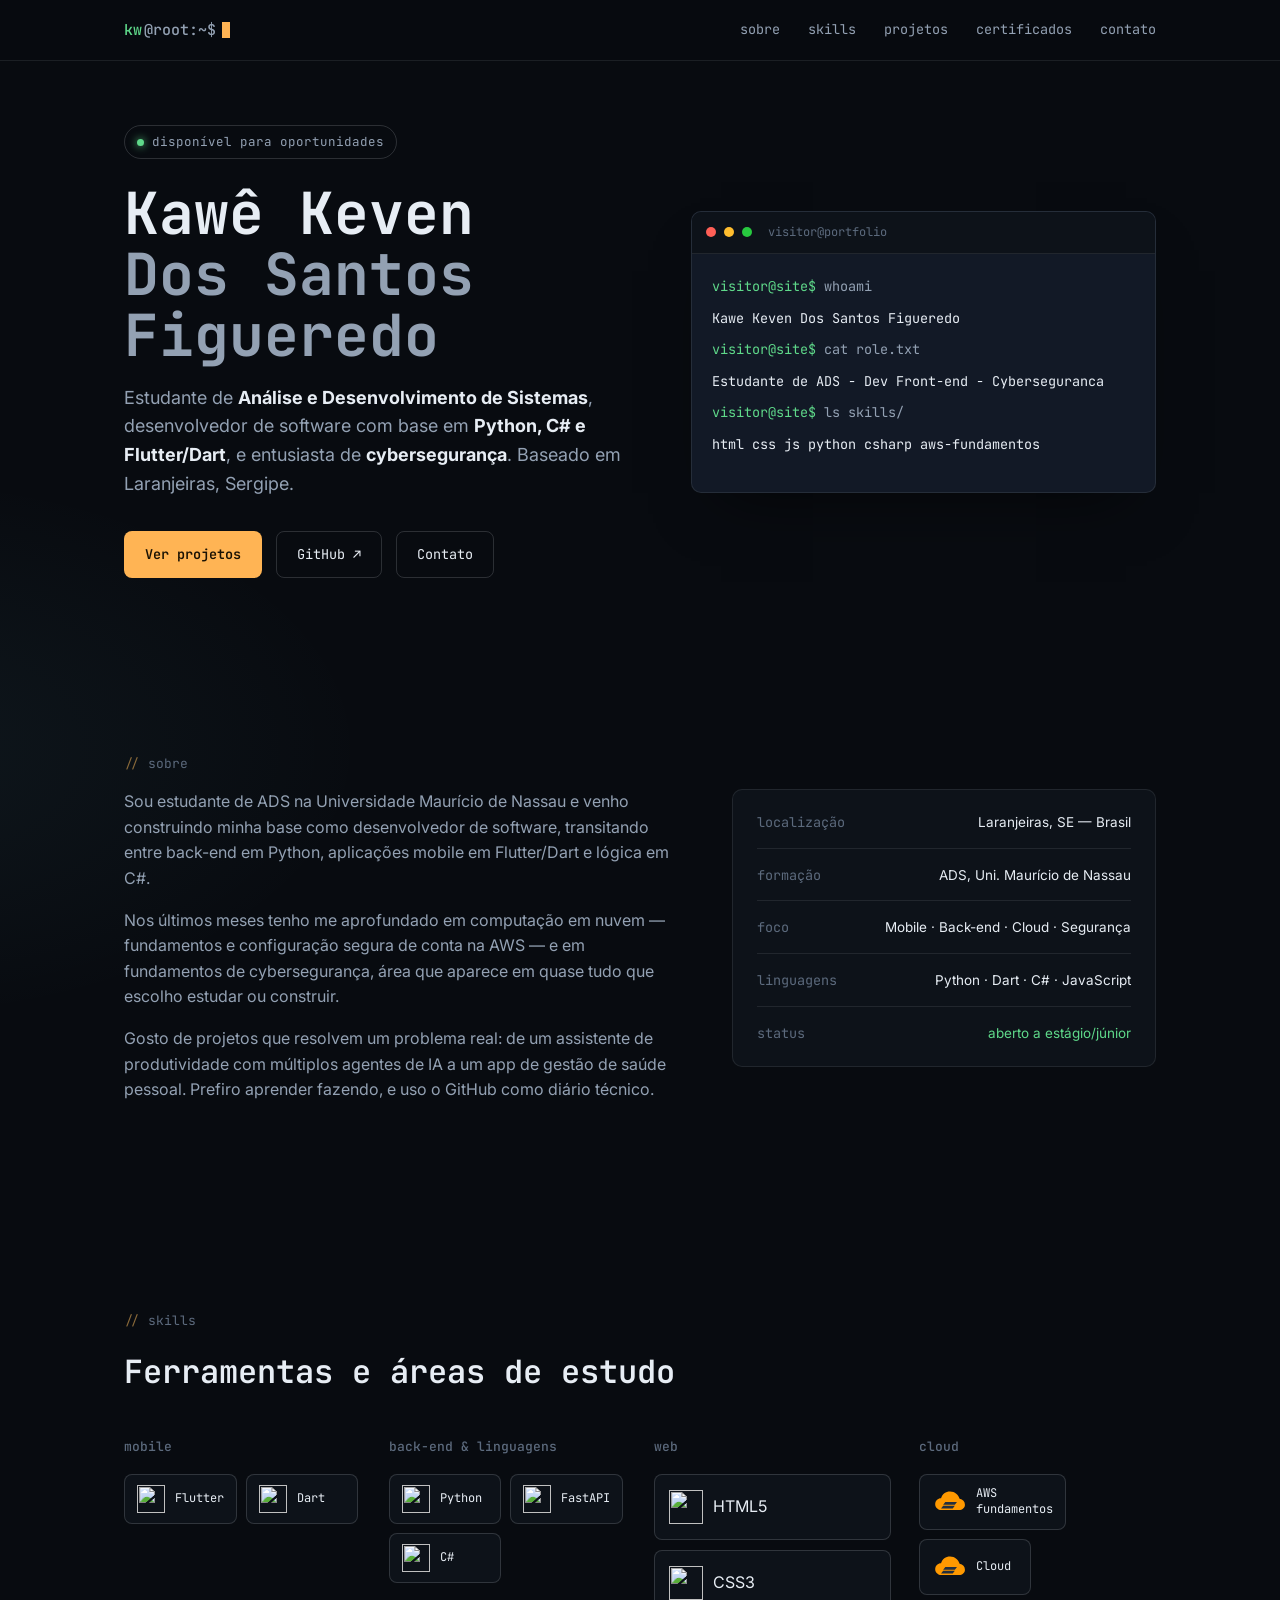
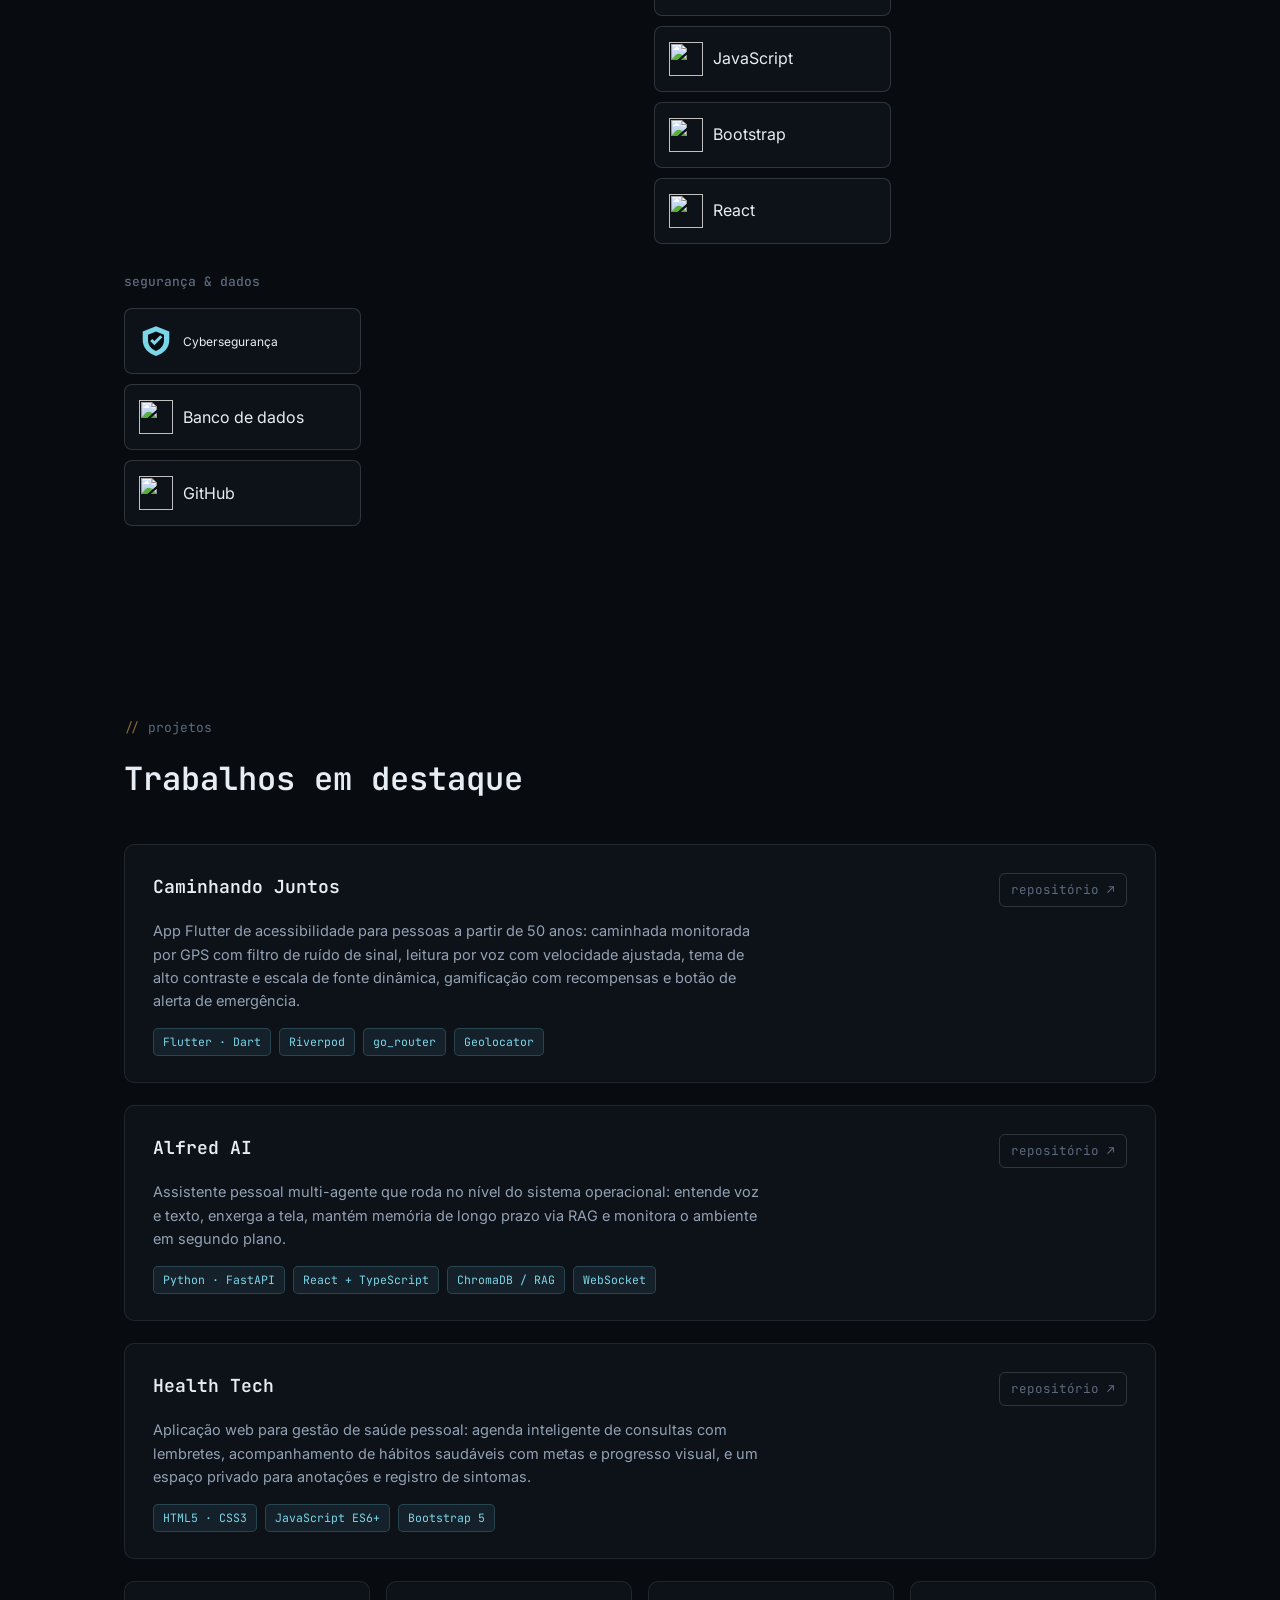
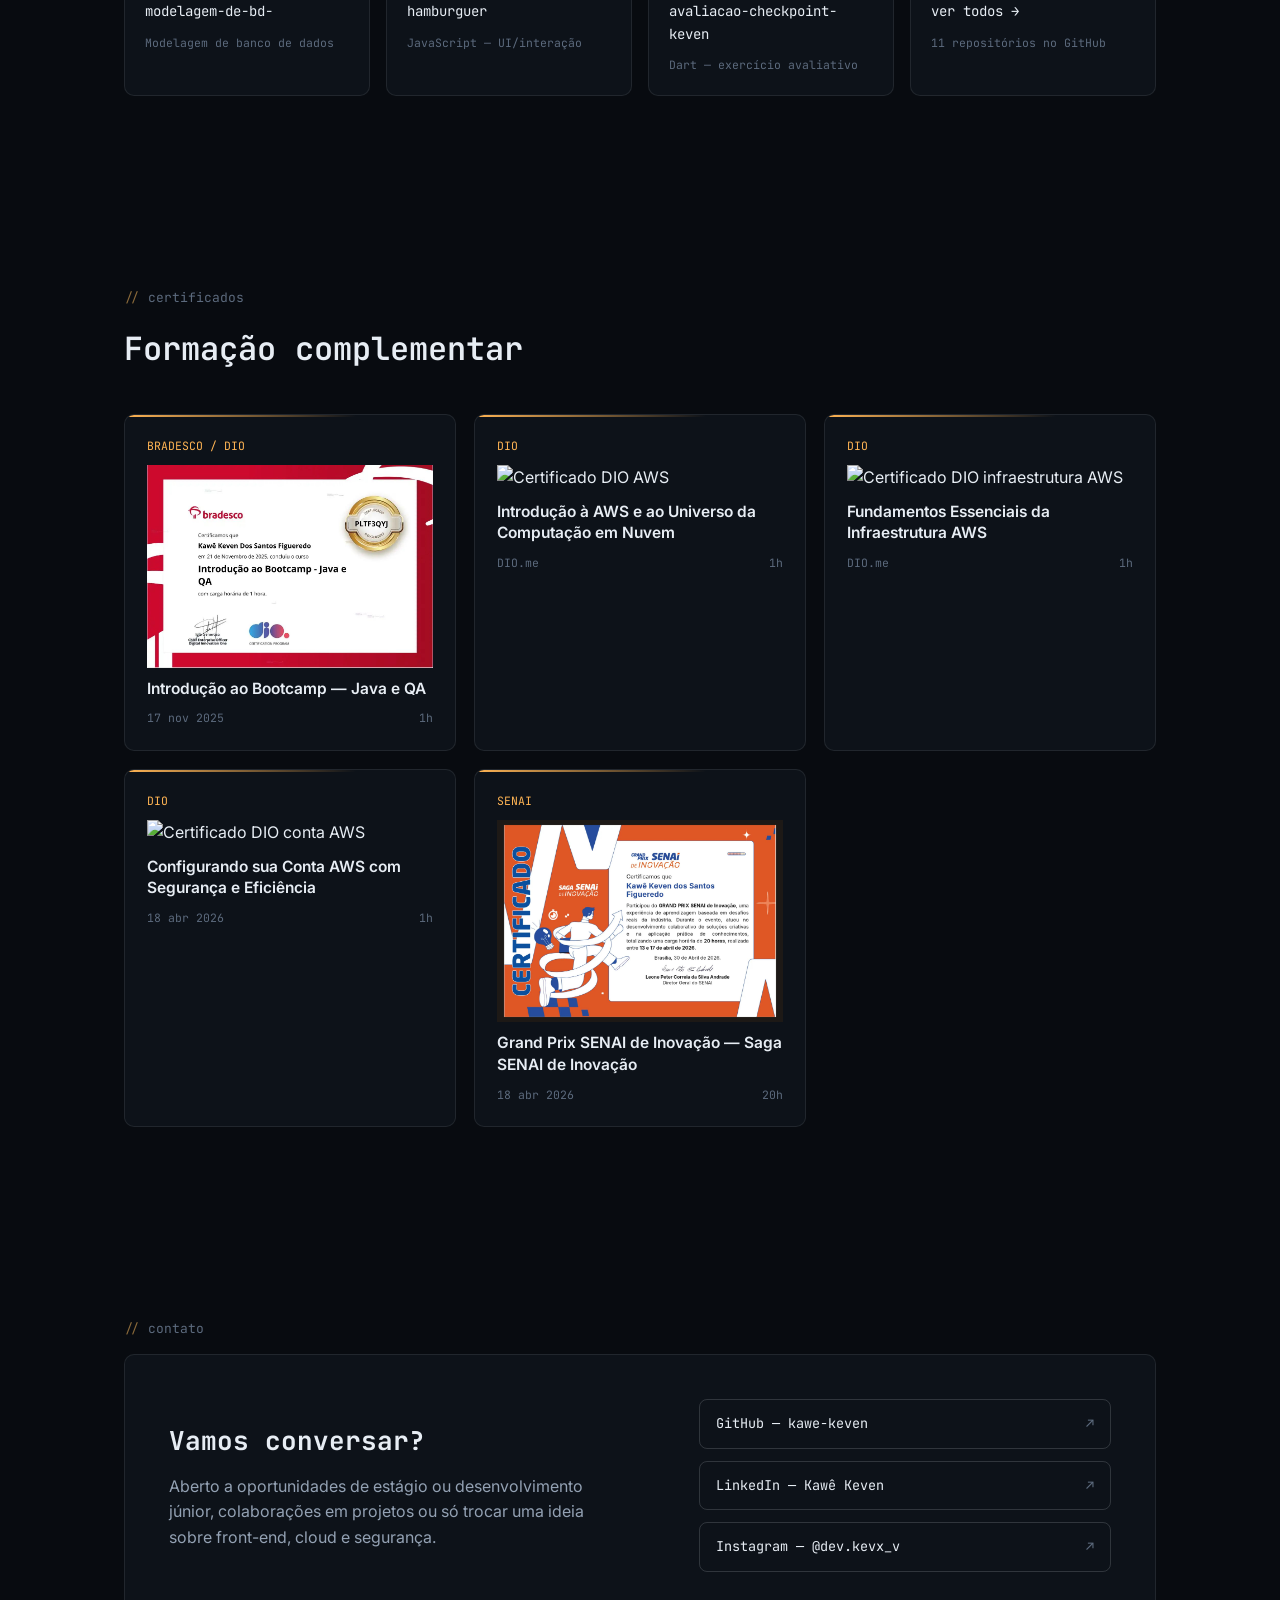
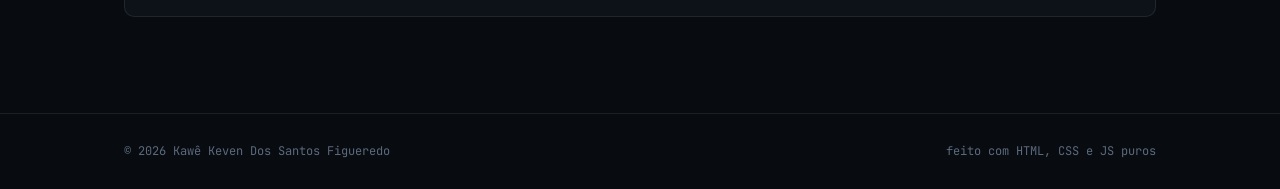
==== commit bd2687e5: "reestruturação de pastas" ====
--- a/index.html
+++ b/index.html
@@ -6,658 +6,22 @@
 <title>Kawê Keven — Dev Front-end &amp; Cybersegurança</title>
 <meta name="description" content="Portfólio de Kawê Keven Dos Santos Figueredo — estudante de ADS, desenvolvedor front-end e entusiasta de cybersegurança em Sergipe, Brasil.">
 <link rel="icon" href="data:image/svg+xml,<svg xmlns=%22http://www.w3.org/2000/svg%22 viewBox=%220 0 100 100%22><text y=%22.9em%22 font-size=%2290%22 fill=%22%23ffb454%22>&gt;_</text></svg>">
-<link rel="preconnect" href="https://fonts.googleapis.com">
-<link rel="preconnect" href="https://fonts.gstatic.com" crossorigin>
-<link href="https://fonts.googleapis.com/css2?family=JetBrains+Mono:ital,wght@0,400;0,500;0,600;0,700;1,400&family=Inter:wght@400;500;600;700;800&display=swap" rel="stylesheet">
-<style>
-  :root{
-    --bg-0:#080b10;
-    --bg-1:#0d1219;
-    --bg-2:#121926;
-    --bg-3:#182233;
-    --line:rgba(230,237,243,0.09);
-    --line-strong:rgba(230,237,243,0.16);
-    --ink:#e7edf4;
-    --ink-dim:#93a1b3;
-    --ink-faint:#5c6a7d;
-    --amber:#ffb454;
-    --amber-dim:#8a6a3a;
-    --cyan:#7bd6e8;
-    --green:#5fd98a;
-    --mono:'JetBrains Mono', ui-monospace, Consolas, monospace;
-    --sans:'Inter', system-ui, sans-serif;
-    --radius:10px;
-    --maxw:1080px;
-  }
-  *{box-sizing:border-box;}
-  html{scroll-behavior:smooth;}
-  @media (prefers-reduced-motion: reduce){
-    html{scroll-behavior:auto;}
-    *{animation-duration:0.01ms !important; animation-iteration-count:1 !important; transition-duration:0.01ms !important; scroll-behavior:auto !important;}
-  }
-  body{
-    margin:0;
-    background:
-      radial-gradient(1100px 620px at 82% -8%, rgba(255,180,84,0.07), transparent 60%),
-      radial-gradient(900px 500px at -10% 15%, rgba(123,214,232,0.06), transparent 55%),
-      var(--bg-0);
-    color:var(--ink);
-    font-family:var(--sans);
-    font-size:16px;
-    line-height:1.6;
-    -webkit-font-smoothing:antialiased;
-  }
-  a{color:inherit;}
-  img{max-width:100%;display:block;}
-  .wrap{max-width:var(--maxw);margin:0 auto;padding:0 24px;}
-  ::selection{background:var(--amber);color:#1a1204;}
-  :focus-visible{outline:2px solid var(--amber);outline-offset:3px;border-radius:4px;}
-
-  /* ---------- nav ---------- */
-  header.nav{
-    position:sticky;top:0;z-index:50;
-    background:rgba(8,11,16,0.78);
-    backdrop-filter:blur(10px);
-    border-bottom:1px solid var(--line);
-  }
-  .nav-row{display:flex;align-items:center;justify-content:space-between;height:60px;}
-  .brand{
-    font-family:var(--mono);font-size:15px;font-weight:500;color:var(--ink);
-    text-decoration:none;display:flex;align-items:center;gap:2px;letter-spacing:-0.02em;
-  }
-  .brand .p1{color:var(--green);}
-  .brand .p2{color:var(--ink-dim);}
-  .brand .cur{
-    display:inline-block;width:8px;height:16px;background:var(--amber);margin-left:4px;
-    animation:blink 1.1s steps(1) infinite;
-  }
-  @keyframes blink{50%{opacity:0;}}
-  nav.links{display:flex;gap:28px;font-family:var(--mono);font-size:13.5px;}
-  nav.links a{text-decoration:none;color:var(--ink-dim);transition:color .15s ease;position:relative;}
-  nav.links a:hover{color:var(--amber);}
-  .nav-toggle{display:none;background:none;border:1px solid var(--line-strong);color:var(--ink);border-radius:8px;padding:8px 10px;font-family:var(--mono);}
-  @media (max-width:720px){
-    nav.links{display:none;}
-    .nav-toggle{display:block;}
-    nav.links.open{
-      display:flex;flex-direction:column;position:absolute;top:60px;left:0;right:0;
-      background:var(--bg-1);border-bottom:1px solid var(--line);padding:16px 24px;gap:16px;
-    }
-  }
-
-  section{padding:96px 0;}
-  @media (max-width:720px){section{padding:64px 0;}}
-
-  .kicker{
-    font-family:var(--mono);font-size:13px;color:var(--ink-faint);margin:0 0 14px;
-  }
-  .kicker::before{content:'// ';color:var(--amber-dim);}
-  h2.section-title{
-    font-family:var(--mono);font-size:clamp(24px,3.4vw,32px);font-weight:600;
-    margin:0 0 40px;color:var(--ink);letter-spacing:-0.01em;
-  }
-
-  /* ---------- hero ---------- */
-  .hero{padding-top:64px;padding-bottom:80px;}
-  .hero-grid{display:grid;grid-template-columns:1.1fr 1fr;gap:56px;align-items:center;}
-  @media (max-width:900px){.hero-grid{grid-template-columns:1fr;gap:40px;}}
-
-  .status-pill{
-    display:inline-flex;align-items:center;gap:8px;font-family:var(--mono);font-size:12.5px;
-    color:var(--ink-dim);border:1px solid var(--line-strong);border-radius:999px;padding:6px 12px;
-    margin-bottom:24px;
-  }
-  .status-pill .dot{width:7px;height:7px;border-radius:50%;background:var(--green);box-shadow:0 0 8px var(--green);}
-
-  h1.hero-name{
-    font-family:var(--mono);font-weight:700;letter-spacing:-0.02em;
-    font-size:clamp(36px,5.6vw,58px);line-height:1.05;margin:0 0 18px;
-  }
-  h1.hero-name .last{color:var(--ink-dim);}
-  p.hero-role{
-    font-size:18px;color:var(--ink-dim);max-width:46ch;margin:0 0 32px;
-  }
-  p.hero-role strong{color:var(--ink);font-weight:600;}
-
-  .hero-ctas{display:flex;gap:14px;flex-wrap:wrap;}
-  .btn{
-    font-family:var(--mono);font-size:13.5px;text-decoration:none;border-radius:8px;
-    padding:12px 20px;display:inline-flex;align-items:center;gap:8px;transition:transform .15s ease, background .15s ease, border-color .15s ease;
-    border:1px solid transparent;
-  }
-  .btn-primary{background:var(--amber);color:#1a1204;font-weight:600;}
-  .btn-primary:hover{transform:translateY(-2px);}
-  .btn-ghost{border-color:var(--line-strong);color:var(--ink);}
-  .btn-ghost:hover{border-color:var(--amber);color:var(--amber);transform:translateY(-2px);}
-
-  /* terminal card */
-  .term{
-    background:var(--bg-2);border:1px solid var(--line);border-radius:var(--radius);
-    overflow:hidden;box-shadow:0 30px 60px -30px rgba(0,0,0,0.6);
-  }
-  .term-bar{
-    display:flex;align-items:center;gap:8px;padding:11px 14px;border-bottom:1px solid var(--line);
-    background:var(--bg-1);
-  }
-  .term-bar span{width:10px;height:10px;border-radius:50%;background:#3a4353;}
-  .term-bar .title{margin-left:8px;font-family:var(--mono);font-size:12px;color:var(--ink-faint);}
-  .term-body{padding:22px 20px 26px;font-family:var(--mono);font-size:13.5px;color:var(--ink-dim);min-height:230px;}
-  .term-body .ln{margin:0 0 10px;white-space:pre-wrap;}
-  .term-body .prompt{color:var(--green);}
-  .term-body .out{color:var(--ink);}
-  .term-cursor{display:inline-block;width:7px;height:14px;background:var(--amber);vertical-align:-2px;animation:blink 1s steps(1) infinite;}
-
-  /* ---------- about ---------- */
-  .about-grid{display:grid;grid-template-columns:1.3fr 1fr;gap:56px;}
-  @media (max-width:800px){.about-grid{grid-template-columns:1fr;}}
-  .about-text p{color:var(--ink-dim);font-size:16px;max-width:62ch;margin:0 0 16px;}
-  .about-text p:last-child{margin-bottom:0;}
-  .facts{
-    border:1px solid var(--line);border-radius:var(--radius);background:var(--bg-1);
-    padding:22px 24px;height:fit-content;
-  }
-  .facts dl{margin:0;display:grid;gap:16px;}
-  .facts .row{display:flex;justify-content:space-between;gap:16px;font-size:13.5px;border-bottom:1px solid var(--line);padding-bottom:14px;}
-  .facts .row:last-child{border-bottom:none;padding-bottom:0;}
-  .facts dt{color:var(--ink-faint);font-family:var(--mono);}
-  .facts dd{margin:0;color:var(--ink);text-align:right;}
-
-  /* ---------- skills ---------- */
-  .skills-groups{display:grid;grid-template-columns:repeat(auto-fit,minmax(220px,1fr));gap:28px;}
-  .skill-group h3{
-    font-family:var(--mono);font-size:13px;color:var(--ink-faint);font-weight:500;
-    margin:0 0 16px;text-transform:lowercase;
-  }
-  .chip-row{display:flex;flex-wrap:wrap;gap:9px;}
-  .tool-card{
-    display:flex;align-items:center;gap:10px;min-width:112px;
-    font-family:var(--mono);font-size:12px;color:var(--ink);border:1px solid var(--line-strong);
-    border-radius:8px;padding:10px 12px;background:var(--bg-1);transition:border-color .15s ease, transform .15s ease;
-  }
-  .tool-card:hover{border-color:var(--amber);transform:translateY(-2px);}
-  .tool-card img{width:28px;height:28px;object-fit:contain;}
-  .tool-card span{line-height:1.25;}
-  .study-grid{display:grid;grid-template-columns:repeat(auto-fit,minmax(150px,1fr));gap:10px;}
-  .study-card{
-    display:flex;align-items:center;gap:12px;min-height:66px;padding:12px 14px;
-    color:var(--ink);border:1px solid var(--line-strong);border-radius:8px;background:var(--bg-1);
-    transition:border-color .15s ease,transform .15s ease;
-  }
-  .study-card:hover{border-color:var(--cyan);transform:translateY(-2px);}
-  .study-card img{width:34px;height:34px;object-fit:contain;}
-  .study-card span{font-family:var(--mono);font-size:12px;line-height:1.3;}
-
-  /* ---------- projects ---------- */
-  .proj-featured{display:grid;gap:22px;margin-bottom:22px;}
-  .proj-card{
-    border:1px solid var(--line);border-radius:var(--radius);background:var(--bg-1);
-    padding:28px 28px 26px;transition:transform .18s ease, border-color .18s ease, box-shadow .18s ease;
-    will-change:transform;
-  }
-  .proj-card:hover{border-color:var(--line-strong);box-shadow:0 24px 48px -28px rgba(0,0,0,0.55);}
-  .proj-top{display:flex;justify-content:space-between;align-items:flex-start;gap:16px;margin-bottom:12px;flex-wrap:wrap;}
-  .proj-name{font-family:var(--mono);font-size:18px;font-weight:600;color:var(--ink);margin:0;}
-  .proj-link{
-    font-family:var(--mono);font-size:12.5px;color:var(--ink-faint);text-decoration:none;
-    border:1px solid var(--line-strong);border-radius:6px;padding:6px 11px;white-space:nowrap;transition:color .15s ease,border-color .15s ease;
-  }
-  .proj-link:hover{color:var(--amber);border-color:var(--amber);}
-  .proj-desc{color:var(--ink-dim);font-size:14.5px;max-width:68ch;margin:0 0 16px;}
-  .stack-row{display:flex;flex-wrap:wrap;gap:8px;}
-  .stack-tag{font-family:var(--mono);font-size:11.5px;color:var(--cyan);background:rgba(123,214,232,0.08);border:1px solid rgba(123,214,232,0.2);border-radius:5px;padding:4px 9px;}
-
-  .proj-minor-grid{display:grid;grid-template-columns:repeat(auto-fit,minmax(220px,1fr));gap:16px;}
-  .proj-minor{
-    border:1px solid var(--line);border-radius:var(--radius);background:var(--bg-1);padding:18px 20px;
-    text-decoration:none;transition:border-color .15s ease,transform .15s ease;
-  }
-  .proj-minor:hover{border-color:var(--line-strong);transform:translateY(-2px);}
-  .proj-minor .pm-name{font-family:var(--mono);font-size:14px;color:var(--ink);display:block;margin-bottom:6px;}
-  .proj-minor .pm-lang{font-family:var(--mono);font-size:11.5px;color:var(--ink-faint);}
-
-  /* ---------- certifications ---------- */
-  .cert-grid{display:grid;grid-template-columns:repeat(auto-fit,minmax(260px,1fr));gap:18px;}
-  .cert-card{
-    border:1px solid var(--line);border-radius:var(--radius);background:var(--bg-1);
-    padding:22px;position:relative;overflow:hidden;cursor:zoom-in;
-    transition:border-color .15s ease,transform .15s ease;
-  }
-  .cert-card:hover,.cert-card:focus-visible{border-color:var(--amber);transform:translateY(-3px);}
-  .cert-card::before{
-    content:'';position:absolute;top:0;left:0;right:0;height:2px;
-    background:linear-gradient(90deg,var(--amber),transparent 70%);opacity:.7;
-  }
-  .cert-issuer{font-family:var(--mono);font-size:11.5px;color:var(--amber);letter-spacing:0.02em;margin-bottom:10px;}
-  .cert-name{font-size:15.5px;color:var(--ink);font-weight:600;margin:0 0 10px;line-height:1.4;}
-  .cert-meta{font-family:var(--mono);font-size:11.5px;color:var(--ink-faint);display:flex;justify-content:space-between;gap:10px;flex-wrap:wrap;}
-  .cert-card a{display:block;text-decoration:none;color:inherit;}
-  .cert-preview{
-    position:fixed;inset:3px;z-index:100;display:grid;place-items:center;padding:clamp(18px,4vw,48px);
-    background:rgba(8,11,16,0.78);backdrop-filter:blur(10px);-webkit-backdrop-filter:blur(10px);
-    opacity:0;visibility:hidden;pointer-events:none;transition:opacity .2s ease,visibility .2s ease;
-  }
-  .cert-preview.visible{opacity:1;visibility:visible;}
-  .cert-preview img{max-width:min(100%,980px);max-height:calc(100vh - 42px);width:auto;height:auto;object-fit:contain;border:1px solid rgba(255,255,255,.28);box-shadow:0 20px 80px rgba(0,0,0,.55);}
-  .cert-preview figcaption{position:absolute;bottom:12px;left:50%;transform:translateX(-50%);font-family:var(--mono);font-size:11px;color:rgba(255,255,255,.72);white-space:nowrap;}
-
-  /* ---------- contact ---------- */
-  .contact-box{
-    border:1px solid var(--line);border-radius:var(--radius);background:var(--bg-1);
-    padding:44px;text-align:left;display:grid;grid-template-columns:1.2fr 1fr;gap:36px;align-items:center;
-  }
-  @media (max-width:720px){.contact-box{grid-template-columns:1fr;padding:30px;}}
-  .contact-box h2{font-family:var(--mono);font-size:26px;margin:0 0 12px;}
-  .contact-box p{color:var(--ink-dim);margin:0;max-width:44ch;}
-  .contact-links{display:flex;flex-direction:column;gap:12px;}
-  .contact-link{
-    display:flex;align-items:center;justify-content:space-between;gap:12px;
-    font-family:var(--mono);font-size:13.5px;text-decoration:none;color:var(--ink);
-    border:1px solid var(--line-strong);border-radius:8px;padding:13px 16px;
-    transition:border-color .15s ease, color .15s ease, transform .15s ease;
-  }
-  .contact-link:hover{border-color:var(--amber);color:var(--amber);transform:translateX(3px);}
-  .contact-link .arrow{color:var(--ink-faint);}
-  .contact-link:hover .arrow{color:var(--amber);}
-
-  footer{border-top:1px solid var(--line);padding:28px 0;}
-  .footer-row{display:flex;justify-content:space-between;align-items:center;font-family:var(--mono);font-size:12px;color:var(--ink-faint);flex-wrap:wrap;gap:10px;}
-
-  /* ---------- reveal on scroll ---------- */
-  .reveal{opacity:0;transform:translateY(18px);transition:opacity .6s ease, transform .6s ease;}
-  .reveal.in{opacity:1;transform:translateY(0);}
-</style>
+<link rel="preconnect" href="https://fonts.googleapis.com"><link rel="preconnect" href="https://fonts.gstatic.com" crossorigin>
+<link href="https://fonts.googleapis.com/css2?family=JetBrains+Mono:ital,wght@0,400;0,500;0,600;0,700;1,400&amp;family=Inter:wght@400;500;600;700;800&amp;display=swap" rel="stylesheet">
+<link rel="stylesheet" href="css/styles.css">
 </head>
 <body>
-
-<header class="nav">
-  <div class="wrap nav-row">
-    <a href="#top" class="brand"><span class="p1">kw</span><span class="p2">@root:~$</span><span class="cur"></span></a>
-    <nav class="links" id="navLinks">
-      <a href="#sobre">sobre</a>
-      <a href="#skills">skills</a>
-      <a href="#projetos">projetos</a>
-      <a href="#certificados">certificados</a>
-      <a href="#contato">contato</a>
-    </nav>
-    <button class="nav-toggle" id="navToggle" aria-label="Abrir menu">menu</button>
-  </div>
-</header>
-
+<header class="nav"><div class="wrap nav-row"><a href="#top" class="brand"><span class="p1">kw</span><span class="p2">@root:~$</span><span class="cur"></span></a><nav class="links" id="navLinks"><a href="#sobre">sobre</a><a href="#skills">skills</a><a href="#projetos">projetos</a><a href="#certificados">certificados</a><a href="#contato">contato</a></nav><button class="nav-toggle" id="navToggle" aria-label="Abrir menu">menu</button></div></header>
 <main id="top">
-
-  <!-- HERO -->
-  <section class="hero">
-    <div class="wrap hero-grid">
-      <div>
-        <span class="status-pill"><span class="dot"></span> disponível para oportunidades</span>
-        <h1 class="hero-name">Kawê Keven<br><span class="last">Dos Santos Figueredo</span></h1>
-        <p class="hero-role">Estudante de <strong>Análise e Desenvolvimento de Sistemas</strong>, desenvolvedor de software com base em <strong>Python, C# e Flutter/Dart</strong>, e entusiasta de <strong>cybersegurança</strong>. Baseado em Laranjeiras, Sergipe.</p>
-        <div class="hero-ctas">
-          <a class="btn btn-primary" href="#projetos">Ver projetos</a>
-          <a class="btn btn-ghost" href="https://github.com/kawe-keven" target="_blank" rel="noopener">GitHub ↗</a>
-          <a class="btn btn-ghost" href="#contato">Contato</a>
-        </div>
-      </div>
-      <div class="term">
-        <div class="term-bar"><span style="background:#ff5f56"></span><span style="background:#ffbd2e"></span><span style="background:#27c93f"></span><span class="title">visitor@portfolio</span></div>
-        <div class="term-body" id="termBody"></div>
-      </div>
-    </div>
-  </section>
-
-  <!-- SOBRE -->
-  <section id="sobre">
-    <div class="wrap">
-      <p class="kicker">sobre</p>
-      <div class="about-grid reveal">
-        <div class="about-text">
-          <p>Sou estudante de ADS na Universidade Maurício de Nassau e venho construindo minha base como desenvolvedor de software, transitando entre back-end em Python, aplicações mobile em Flutter/Dart e lógica em C#.</p>
-          <p>Nos últimos meses tenho me aprofundado em computação em nuvem — fundamentos e configuração segura de conta na AWS — e em fundamentos de cybersegurança, área que aparece em quase tudo que escolho estudar ou construir.</p>
-          <p>Gosto de projetos que resolvem um problema real: de um assistente de produtividade com múltiplos agentes de IA a um app de gestão de saúde pessoal. Prefiro aprender fazendo, e uso o GitHub como diário técnico.</p>
-        </div>
-        <div class="facts">
-          <dl>
-            <div class="row"><dt>localização</dt><dd>Laranjeiras, SE — Brasil</dd></div>
-            <div class="row"><dt>formação</dt><dd>ADS, Uni. Maurício de Nassau</dd></div>
-            <div class="row"><dt>foco</dt><dd>Mobile · Back-end · Cloud · Segurança</dd></div>
-            <div class="row"><dt>linguagens</dt><dd>Python · Dart · C# · JavaScript</dd></div>
-            <div class="row"><dt>status</dt><dd style="color:var(--green)">aberto a estágio/júnior</dd></div>
-          </dl>
-        </div>
-      </div>
-    </div>
-  </section>
-
-  <!-- SKILLS -->
-  <section id="skills">
-    <div class="wrap">
-      <p class="kicker">skills</p>
-      <h2 class="section-title">Ferramentas e áreas de estudo</h2>
-      <div class="skills-groups reveal">
-        <div class="skill-group">
-          <h3>mobile</h3>
-          <div class="chip-row">
-            <div class="tool-card"><img src="https://cdn.jsdelivr.net/gh/devicons/devicon@latest/icons/flutter/flutter-original.svg" alt=""><span>Flutter</span></div>
-            <div class="tool-card"><img src="https://cdn.jsdelivr.net/gh/devicons/devicon@latest/icons/dart/dart-original.svg" alt=""><span>Dart</span></div>
-          </div>
-        </div>
-        <div class="skill-group">
-          <h3>back-end &amp; linguagens</h3>
-          <div class="chip-row">
-            <div class="tool-card"><img src="https://cdn.jsdelivr.net/gh/devicons/devicon@latest/icons/python/python-original.svg" alt=""><span>Python</span></div>
-            <div class="tool-card"><img src="https://cdn.jsdelivr.net/gh/devicons/devicon@latest/icons/fastapi/fastapi-original.svg" alt=""><span>FastAPI</span></div>
-            <div class="tool-card"><img src="https://cdn.jsdelivr.net/gh/devicons/devicon@latest/icons/csharp/csharp-original.svg" alt=""><span>C#</span></div>
-          </div>
-        </div>
-        <div class="skill-group">
-          <h3>web</h3>
-          <div class="study-grid">
-            <div class="study-card"><img src="https://cdn.jsdelivr.net/gh/devicons/devicon@latest/icons/html5/html5-original.svg" alt=""><span>HTML5</span></div>
-            <div class="study-card"><img src="https://cdn.jsdelivr.net/gh/devicons/devicon@latest/icons/css3/css3-original.svg" alt=""><span>CSS3</span></div>
-            <div class="study-card"><img src="https://cdn.jsdelivr.net/gh/devicons/devicon@latest/icons/javascript/javascript-original.svg" alt=""><span>JavaScript</span></div>
-            <div class="study-card"><img src="https://cdn.jsdelivr.net/gh/devicons/devicon@latest/icons/bootstrap/bootstrap-original.svg" alt=""><span>Bootstrap</span></div>
-            <div class="study-card"><img src="https://cdn.jsdelivr.net/gh/devicons/devicon@latest/icons/react/react-original.svg" alt=""><span>React</span></div>
-          </div>
-        </div>
-        <div class="skill-group">
-          <h3>cloud</h3>
-          <div class="chip-row">
-            <div class="tool-card"><img src="data:image/svg+xml,%3Csvg xmlns='http://www.w3.org/2000/svg' viewBox='0 0 64 64'%3E%3Cpath fill='%23ff9900' d='M18 47c-7 0-12-5-12-11s5-11 11-11c2-8 9-13 17-13 9 0 16 6 18 14 6 1 10 5 10 11 0 6-5 10-11 10H18Z'/%3E%3Cpath fill='%23232f3e' d='M21 39h22l-4 5H17l4-5Zm4-7h22l-4 5H21l4-5Z'/%3E%3C/svg%3E" alt=""><span>AWS<br>fundamentos</span></div>
-            <div class="tool-card"><img src="data:image/svg+xml,%3Csvg xmlns='http://www.w3.org/2000/svg' viewBox='0 0 64 64'%3E%3Cpath fill='%237bd6e8' d='M18 48c-8 0-14-6-14-13s6-13 13-13c2-9 10-15 19-15 10 0 18 7 20 16 5 1 9 6 9 12 0 7-6 13-13 13H18Z'/%3E%3Cpath fill='%23080b10' d='M20 35h25l-5 6H15l5-6Zm4-8h25l-5 6H19l5-6Z'/%3E%3C/svg%3E" alt=""><span>Cloud</span></div>
-          </div>
-        </div>
-        <div class="skill-group">
-          <h3>segurança &amp; dados</h3>
-          <div class="study-grid">
-            <div class="study-card"><img src="data:image/svg+xml,%3Csvg xmlns='http://www.w3.org/2000/svg' viewBox='0 0 64 64'%3E%3Cpath fill='%237bd6e8' d='M32 4 7 14v16c0 15 10 25 25 30 15-5 25-15 25-30V14L32 4Z'/%3E%3Cpath fill='%23080b10' d='m32 14 15 6v10c0 9-5 16-15 21-10-5-15-12-15-21V20l15-6Zm-7 14-4 4 8 8 15-15-4-4-11 11-4-4Z'/%3E%3C/svg%3E" alt=""><span>Cybersegurança</span></div>
-            <div class="study-card"><img src="https://cdn.jsdelivr.net/gh/devicons/devicon@latest/icons/mysql/mysql-original.svg" alt=""><span>Banco de dados</span></div>
-            <div class="study-card"><img src="https://cdn.jsdelivr.net/gh/devicons/devicon@latest/icons/github/github-original.svg" alt=""><span>GitHub</span></div>
-          </div>
-        </div>
-      </div>
-    </div>
-  </section>
-
-  <!-- PROJETOS -->
-  <section id="projetos">
-    <div class="wrap">
-      <p class="kicker">projetos</p>
-      <h2 class="section-title">Trabalhos em destaque</h2>
-
-      <div class="proj-featured reveal">
-        <article class="proj-card" data-tilt>
-          <div class="proj-top">
-            <h3 class="proj-name">Caminhando Juntos</h3>
-            <a class="proj-link" href="https://github.com/kawe-keven/aplicativo-caminhando-juntos" target="_blank" rel="noopener">repositório ↗</a>
-          </div>
-          <p class="proj-desc">App Flutter de acessibilidade para pessoas a partir de 50 anos: caminhada monitorada por GPS com filtro de ruído de sinal, leitura por voz com velocidade ajustada, tema de alto contraste e escala de fonte dinâmica, gamificação com recompensas e botão de alerta de emergência.</p>
-          <div class="stack-row">
-            <span class="stack-tag">Flutter · Dart</span><span class="stack-tag">Riverpod</span><span class="stack-tag">go_router</span><span class="stack-tag">Geolocator</span>
-          </div>
-        </article>
-
-        <article class="proj-card" data-tilt>
-          <div class="proj-top">
-            <h3 class="proj-name">Alfred AI</h3>
-            <a class="proj-link" href="https://github.com/kawe-keven/projeto-Alfred" target="_blank" rel="noopener">repositório ↗</a>
-          </div>
-          <p class="proj-desc">Assistente pessoal multi-agente que roda no nível do sistema operacional: entende voz e texto, enxerga a tela, mantém memória de longo prazo via RAG e monitora o ambiente em segundo plano — tudo sobre uma stack de custo zero (Gemini free tier + ChromaDB local + Ollama offline como fallback).</p>
-          <div class="stack-row">
-            <span class="stack-tag">Python · FastAPI</span><span class="stack-tag">React + TypeScript</span><span class="stack-tag">ChromaDB / RAG</span><span class="stack-tag">WebSocket</span>
-          </div>
-        </article>
-
-        <article class="proj-card" data-tilt>
-          <div class="proj-top">
-            <h3 class="proj-name">Health Tech</h3>
-            <a class="proj-link" href="https://github.com/kawe-keven/Mente-Corpo" target="_blank" rel="noopener">repositório ↗</a>
-          </div>
-          <p class="proj-desc">Aplicação web para gestão de saúde pessoal: agenda inteligente de consultas com lembretes, acompanhamento de hábitos saudáveis com metas e progresso visual, e um espaço privado para anotações e registro de sintomas.</p>
-          <div class="stack-row">
-            <span class="stack-tag">HTML5 · CSS3</span><span class="stack-tag">JavaScript ES6+</span><span class="stack-tag">Bootstrap 5</span>
-          </div>
-        </article>
-      </div>
-
-      <div class="proj-minor-grid reveal">
-        <a class="proj-minor" href="https://github.com/kawe-keven/modelagem-de-bd-" target="_blank" rel="noopener">
-          <span class="pm-name">modelagem-de-bd-</span><span class="pm-lang">Modelagem de banco de dados</span>
-        </a>
-        <a class="proj-minor" href="https://github.com/kawe-keven/hamburguer" target="_blank" rel="noopener">
-          <span class="pm-name">hamburguer</span><span class="pm-lang">JavaScript — UI/interação</span>
-        </a>
-        <a class="proj-minor" href="https://github.com/kawe-keven/avaliacao-checkpoint-keven" target="_blank" rel="noopener">
-          <span class="pm-name">avaliacao-checkpoint-keven</span><span class="pm-lang">Dart — exercício avaliativo</span>
-        </a>
-        <a class="proj-minor" href="https://github.com/kawe-keven?tab=repositories" target="_blank" rel="noopener">
-          <span class="pm-name">ver todos →</span><span class="pm-lang">11 repositórios no GitHub</span>
-        </a>
-      </div>
-    </div>
-  </section>
-
-  <!-- CERTIFICADOS -->
-  <section id="certificados">
-    <div class="wrap">
-      <p class="kicker">certificados</p>
-      <h2 class="section-title">Formação complementar</h2>
-      <div class="cert-grid reveal">
-
-        <div class="cert-card" tabindex="0"
-             data-cert-image="certificado%20bradesco.jpg"
-             data-cert-title="Introdução ao Bootcamp — Java e QA"
-             data-cert-issuer="BRADESCO / DIO">
-          <a href="certificado%20bradesco.jpg" target="_blank" rel="noopener">
-            <div class="cert-issuer">BRADESCO / DIO</div>
-            <img class="cert-thumb" src="certificado%20bradesco.jpg" alt="Certificado Bradesco e DIO: Introdução ao Bootcamp - Java e QA">
-            <p class="cert-name">Introdução ao Bootcamp — Java e QA</p>
-            <div class="cert-meta"><span>17 nov 2025</span><span>1h</span></div>
-          </a>
-        </div>
-
-        <div class="cert-card" tabindex="0"
-             data-cert-image="https://hermes.dio.me/certificates/cover/T1TBRRX3.jpg"
-             data-cert-title="Introdução à AWS e ao Universo da Computação em Nuvem"
-             data-cert-issuer="DIO">
-          <a href="https://www.dio.me/certificate/T1TBRRX3/share" target="_blank" rel="noopener">
-            <div class="cert-issuer">DIO</div>
-            <img class="cert-thumb" src="https://hermes.dio.me/certificates/cover/T1TBRRX3.jpg" alt="Certificado DIO: Introdução à AWS e ao Universo da Computação em Nuvem">
-            <p class="cert-name">Introdução à AWS e ao Universo da Computação em Nuvem</p>
-            <div class="cert-meta"><span>DIO.me</span><span>1h</span></div>
-          </a>
-        </div>
-
-        <div class="cert-card" tabindex="0"
-             data-cert-image="https://hermes.dio.me/certificates/cover/B6QYOEN6.jpg"
-             data-cert-title="Fundamentos Essenciais da Infraestrutura AWS"
-             data-cert-issuer="DIO">
-          <a href="https://www.dio.me/certificate/B6QYOEN6/share" target="_blank" rel="noopener">
-            <div class="cert-issuer">DIO</div>
-            <img class="cert-thumb" src="https://hermes.dio.me/certificates/cover/B6QYOEN6.jpg" alt="Certificado DIO: Fundamentos Essenciais da Infraestrutura AWS">
-            <p class="cert-name">Fundamentos Essenciais da Infraestrutura AWS</p>
-            <div class="cert-meta"><span>DIO.me</span><span>1h</span></div>
-          </a>
-        </div>
-
-        <div class="cert-card" tabindex="0"
-             data-cert-image="https://hermes.dio.me/certificates/cover/PREGUCG9.jpg"
-             data-cert-title="Configurando sua Conta AWS com Segurança e Eficiência"
-             data-cert-issuer="DIO">
-          <a href="https://www.dio.me/certificate/PREGUCG9/share" target="_blank" rel="noopener">
-            <div class="cert-issuer">DIO</div>
-            <img class="cert-thumb" src="https://hermes.dio.me/certificates/cover/PREGUCG9.jpg" alt="Certificado DIO: Configurando sua Conta AWS com Segurança e Eficiência">
-            <p class="cert-name">Configurando sua Conta AWS com Segurança e Eficiência</p>
-            <div class="cert-meta"><span>18 abr 2026</span><span>1h</span></div>
-          </a>
-        </div>
-
-        <div class="cert-card" tabindex="0"
-             data-cert-image="certificado%20senai.jpg"
-             data-cert-title="Grand Prix SENAI de Inovação — Saga SENAI de Inovação"
-             data-cert-issuer="SENAI">
-          <a href="https://hackathon.decocms.com/certificate/90323842-1578-4e71-bd54-eb397b78238d" target="_blank" rel="noopener">
-            <div class="cert-issuer">SENAI</div>
-            <img class="cert-thumb" src="certificado%20senai.jpg" alt="Certificado SENAI: Grand Prix SENAI de Inovação">
-            <p class="cert-name">Grand Prix SENAI de Inovação — Saga SENAI de Inovação</p>
-            <div class="cert-meta"><span>18 abr 2026</span><span>20h</span></div>
-          </a>
-        </div>
-
-      </div>
-    </div>
-  </section>
-
-  <!-- CONTATO -->
-  <section id="contato">
-    <div class="wrap">
-      <p class="kicker">contato</p>
-      <div class="contact-box reveal">
-        <div>
-          <h2>Vamos conversar?</h2>
-          <p>Aberto a oportunidades de estágio ou desenvolvimento júnior, colaborações em projetos ou só trocar uma ideia sobre front-end, cloud e segurança.</p>
-        </div>
-        <div class="contact-links">
-          <a class="contact-link" href="https://github.com/kawe-keven" target="_blank" rel="noopener"><span>GitHub — kawe-keven</span><span class="arrow">↗</span></a>
-          <a class="contact-link" href="https://www.linkedin.com/in/kawê-keven" target="_blank" rel="noopener"><span>LinkedIn — Kawê Keven</span><span class="arrow">↗</span></a>
-          <a class="contact-link" href="https://www.instagram.com/dev.kevx_v" target="_blank" rel="noopener"><span>Instagram — @dev.kevx_v</span><span class="arrow">↗</span></a>
-        </div>
-      </div>
-    </div>
-  </section>
-
+<section class="hero"><div class="wrap hero-grid"><div><span class="status-pill"><span class="dot"></span> disponível para oportunidades</span><h1 class="hero-name">Kawê Keven<br><span class="last">Dos Santos Figueredo</span></h1><p class="hero-role">Estudante de <strong>Análise e Desenvolvimento de Sistemas</strong>, desenvolvedor de software com base em <strong>Python, C# e Flutter/Dart</strong>, e entusiasta de <strong>cybersegurança</strong>. Baseado em Laranjeiras, Sergipe.</p><div class="hero-ctas"><a class="btn btn-primary" href="#projetos">Ver projetos</a><a class="btn btn-ghost" href="https://github.com/kawe-keven" target="_blank" rel="noopener">GitHub ↗</a><a class="btn btn-ghost" href="#contato">Contato</a></div></div><div class="term"><div class="term-bar"><span class="term-red"></span><span class="term-yellow"></span><span class="term-green"></span><span class="title">visitor@portfolio</span></div><div class="term-body" id="termBody"></div></div></div></section>
+<section id="sobre"><div class="wrap"><p class="kicker">sobre</p><div class="about-grid reveal"><div class="about-text"><p>Sou estudante de ADS na Universidade Maurício de Nassau e venho construindo minha base como desenvolvedor de software, transitando entre back-end em Python, aplicações mobile em Flutter/Dart e lógica em C#.</p><p>Nos últimos meses tenho me aprofundado em computação em nuvem — fundamentos e configuração segura de conta na AWS — e em fundamentos de cybersegurança, área que aparece em quase tudo que escolho estudar ou construir.</p><p>Gosto de projetos que resolvem um problema real: de um assistente de produtividade com múltiplos agentes de IA a um app de gestão de saúde pessoal. Prefiro aprender fazendo, e uso o GitHub como diário técnico.</p></div><div class="facts"><dl><div class="row"><dt>localização</dt><dd>Laranjeiras, SE — Brasil</dd></div><div class="row"><dt>formação</dt><dd>ADS, Uni. Maurício de Nassau</dd></div><div class="row"><dt>foco</dt><dd>Mobile · Back-end · Cloud · Segurança</dd></div><div class="row"><dt>linguagens</dt><dd>Python · Dart · C# · JavaScript</dd></div><div class="row"><dt>status</dt><dd class="status-value">aberto a estágio/júnior</dd></div></dl></div></div></div></section>
+<section id="skills"><div class="wrap"><p class="kicker">skills</p><h2 class="section-title">Ferramentas e áreas de estudo</h2><div class="skills-groups reveal"><div class="skill-group"><h3>mobile</h3><div class="chip-row"><div class="tool-card"><img src="https://cdn.jsdelivr.net/gh/devicons/devicon@latest/icons/flutter/flutter-original.svg" alt=""><span>Flutter</span></div><div class="tool-card"><img src="https://cdn.jsdelivr.net/gh/devicons/devicon@latest/icons/dart/dart-original.svg" alt=""><span>Dart</span></div></div></div><div class="skill-group"><h3>back-end &amp; linguagens</h3><div class="chip-row"><div class="tool-card"><img src="https://cdn.jsdelivr.net/gh/devicons/devicon@latest/icons/python/python-original.svg" alt=""><span>Python</span></div><div class="tool-card"><img src="https://cdn.jsdelivr.net/gh/devicons/devicon@latest/icons/fastapi/fastapi-original.svg" alt=""><span>FastAPI</span></div><div class="tool-card"><img src="https://cdn.jsdelivr.net/gh/devicons/devicon@latest/icons/csharp/csharp-original.svg" alt=""><span>C#</span></div></div></div><div class="skill-group"><h3>web</h3><div class="study-grid"><div class="study-card"><img src="https://cdn.jsdelivr.net/gh/devicons/devicon@latest/icons/html5/html5-original.svg" alt=""><span>HTML5</span></div><div class="study-card"><img src="https://cdn.jsdelivr.net/gh/devicons/devicon@latest/icons/css3/css3-original.svg" alt=""><span>CSS3</span></div><div class="study-card"><img src="https://cdn.jsdelivr.net/gh/devicons/devicon@latest/icons/javascript/javascript-original.svg" alt=""><span>JavaScript</span></div><div class="study-card"><img src="https://cdn.jsdelivr.net/gh/devicons/devicon@latest/icons/bootstrap/bootstrap-original.svg" alt=""><span>Bootstrap</span></div><div class="study-card"><img src="https://cdn.jsdelivr.net/gh/devicons/devicon@latest/icons/react/react-original.svg" alt=""><span>React</span></div></div></div><div class="skill-group"><h3>cloud</h3><div class="chip-row"><div class="tool-card"><span>☁ AWS<br>fundamentos</span></div><div class="tool-card"><span>☁ Cloud</span></div></div></div><div class="skill-group"><h3>segurança &amp; dados</h3><div class="study-grid"><div class="study-card"><span>🛡 Cybersegurança</span></div><div class="study-card"><img src="https://cdn.jsdelivr.net/gh/devicons/devicon@latest/icons/mysql/mysql-original.svg" alt=""><span>Banco de dados</span></div><div class="study-card"><img src="https://cdn.jsdelivr.net/gh/devicons/devicon@latest/icons/github/github-original.svg" alt=""><span>GitHub</span></div></div></div></div></div></section>
+<section id="projetos"><div class="wrap"><p class="kicker">projetos</p><h2 class="section-title">Trabalhos em destaque</h2><div class="proj-featured reveal"><article class="proj-card" data-tilt><div class="proj-top"><h3 class="proj-name">Caminhando Juntos</h3><a class="proj-link" href="https://github.com/kawe-keven/aplicativo-caminhando-juntos" target="_blank" rel="noopener">repositório ↗</a></div><p class="proj-desc">App Flutter de acessibilidade para pessoas a partir de 50 anos: caminhada monitorada por GPS com filtro de ruído de sinal, leitura por voz com velocidade ajustada, tema de alto contraste e escala de fonte dinâmica, gamificação com recompensas e botão de alerta de emergência.</p><div class="stack-row"><span class="stack-tag">Flutter · Dart</span><span class="stack-tag">Riverpod</span><span class="stack-tag">go_router</span><span class="stack-tag">Geolocator</span></div></article><article class="proj-card" data-tilt><div class="proj-top"><h3 class="proj-name">Alfred AI</h3><a class="proj-link" href="https://github.com/kawe-keven/projeto-Alfred" target="_blank" rel="noopener">repositório ↗</a></div><p class="proj-desc">Assistente pessoal multi-agente que roda no nível do sistema operacional: entende voz e texto, enxerga a tela, mantém memória de longo prazo via RAG e monitora o ambiente em segundo plano.</p><div class="stack-row"><span class="stack-tag">Python · FastAPI</span><span class="stack-tag">React + TypeScript</span><span class="stack-tag">ChromaDB / RAG</span><span class="stack-tag">WebSocket</span></div></article><article class="proj-card" data-tilt><div class="proj-top"><h3 class="proj-name">Health Tech</h3><a class="proj-link" href="https://github.com/kawe-keven/Mente-Corpo" target="_blank" rel="noopener">repositório ↗</a></div><p class="proj-desc">Aplicação web para gestão de saúde pessoal: agenda inteligente de consultas com lembretes, acompanhamento de hábitos saudáveis com metas e progresso visual, e um espaço privado para anotações e registro de sintomas.</p><div class="stack-row"><span class="stack-tag">HTML5 · CSS3</span><span class="stack-tag">JavaScript ES6+</span><span class="stack-tag">Bootstrap 5</span></div></article></div><div class="proj-minor-grid reveal"><a class="proj-minor" href="https://github.com/kawe-keven/modelagem-de-bd-" target="_blank" rel="noopener"><span class="pm-name">modelagem-de-bd-</span><span class="pm-lang">Modelagem de banco de dados</span></a><a class="proj-minor" href="https://github.com/kawe-keven/hamburguer" target="_blank" rel="noopener"><span class="pm-name">hamburguer</span><span class="pm-lang">JavaScript — UI/interação</span></a><a class="proj-minor" href="https://github.com/kawe-keven/avaliacao-checkpoint-keven" target="_blank" rel="noopener"><span class="pm-name">avaliacao-checkpoint-keven</span><span class="pm-lang">Dart — exercício avaliativo</span></a><a class="proj-minor" href="https://github.com/kawe-keven?tab=repositories" target="_blank" rel="noopener"><span class="pm-name">ver todos →</span><span class="pm-lang">11 repositórios no GitHub</span></a></div></div></section>
+<section id="certificados"><div class="wrap"><p class="kicker">certificados</p><h2 class="section-title">Formação complementar</h2><div class="cert-grid reveal"><div class="cert-card" tabindex="0" data-cert-image="assets/images/certificado%20bradesco.jpg" data-cert-title="Introdução ao Bootcamp — Java e QA" data-cert-issuer="BRADESCO / DIO"><a href="assets/images/certificado%20bradesco.jpg" target="_blank" rel="noopener"><div class="cert-issuer">BRADESCO / DIO</div><img class="cert-thumb" src="assets/images/certificado%20bradesco.jpg" alt="Certificado Bradesco e DIO"><p class="cert-name">Introdução ao Bootcamp — Java e QA</p><div class="cert-meta"><span>17 nov 2025</span><span>1h</span></div></a></div><div class="cert-card" tabindex="0" data-cert-image="https://hermes.dio.me/certificates/cover/T1TBRRX3.jpg" data-cert-title="Introdução à AWS e ao Universo da Computação em Nuvem" data-cert-issuer="DIO"><a href="https://www.dio.me/certificate/T1TBRRX3/share" target="_blank" rel="noopener"><div class="cert-issuer">DIO</div><img class="cert-thumb" src="https://hermes.dio.me/certificates/cover/T1TBRRX3.jpg" alt="Certificado DIO AWS"><p class="cert-name">Introdução à AWS e ao Universo da Computação em Nuvem</p><div class="cert-meta"><span>DIO.me</span><span>1h</span></div></a></div><div class="cert-card" tabindex="0" data-cert-image="https://hermes.dio.me/certificates/cover/B6QYOEN6.jpg" data-cert-title="Fundamentos Essenciais da Infraestrutura AWS" data-cert-issuer="DIO"><a href="https://www.dio.me/certificate/B6QYOEN6/share" target="_blank" rel="noopener"><div class="cert-issuer">DIO</div><img class="cert-thumb" src="https://hermes.dio.me/certificates/cover/B6QYOEN6.jpg" alt="Certificado DIO infraestrutura AWS"><p class="cert-name">Fundamentos Essenciais da Infraestrutura AWS</p><div class="cert-meta"><span>DIO.me</span><span>1h</span></div></a></div><div class="cert-card" tabindex="0" data-cert-image="https://hermes.dio.me/certificates/cover/PREGUCG9.jpg" data-cert-title="Configurando sua Conta AWS com Segurança e Eficiência" data-cert-issuer="DIO"><a href="https://www.dio.me/certificate/PREGUCG9/share" target="_blank" rel="noopener"><div class="cert-issuer">DIO</div><img class="cert-thumb" src="https://hermes.dio.me/certificates/cover/PREGUCG9.jpg" alt="Certificado DIO conta AWS"><p class="cert-name">Configurando sua Conta AWS com Segurança e Eficiência</p><div class="cert-meta"><span>18 abr 2026</span><span>1h</span></div></a></div><div class="cert-card" tabindex="0" data-cert-image="assets/images/certificado%20senai.jpg" data-cert-title="Grand Prix SENAI de Inovação — Saga SENAI de Inovação" data-cert-issuer="SENAI"><a href="https://hackathon.decocms.com/certificate/90323842-1578-4e71-bd54-eb397b78238d" target="_blank" rel="noopener"><div class="cert-issuer">SENAI</div><img class="cert-thumb" src="assets/images/certificado%20senai.jpg" alt="Certificado SENAI"><p class="cert-name">Grand Prix SENAI de Inovação — Saga SENAI de Inovação</p><div class="cert-meta"><span>18 abr 2026</span><span>20h</span></div></a></div></div></div></section>
+<section id="contato"><div class="wrap"><p class="kicker">contato</p><div class="contact-box reveal"><div><h2>Vamos conversar?</h2><p>Aberto a oportunidades de estágio ou desenvolvimento júnior, colaborações em projetos ou só trocar uma ideia sobre front-end, cloud e segurança.</p></div><div class="contact-links"><a class="contact-link" href="https://github.com/kawe-keven" target="_blank" rel="noopener"><span>GitHub — kawe-keven</span><span class="arrow">↗</span></a><a class="contact-link" href="https://www.linkedin.com/in/kawê-keven" target="_blank" rel="noopener"><span>LinkedIn — Kawê Keven</span><span class="arrow">↗</span></a><a class="contact-link" href="https://www.instagram.com/dev.kevx_v" target="_blank" rel="noopener"><span>Instagram — @dev.kevx_v</span><span class="arrow">↗</span></a></div></div></div></section>
 </main>
-
-<figure class="cert-preview" id="certPreview" aria-hidden="true">
-  <img id="certPreviewImage" src="" alt="">
-  <figcaption id="certPreviewCaption"></figcaption>
-</figure>
-
-<footer>
-  <div class="wrap footer-row">
-    <span>© 2026 Kawê Keven Dos Santos Figueredo</span>
-    <span>feito com HTML, CSS e JS puros</span>
-  </div>
-</footer>
-
-<script>
-  // mobile nav
-  document.getElementById('navToggle').addEventListener('click', function(){
-    document.getElementById('navLinks').classList.toggle('open');
-  });
-
-  // terminal type sequence
-  const reduceMotion = window.matchMedia('(prefers-reduced-motion: reduce)').matches;
-  const termBody = document.getElementById('termBody');
-  const seq = [
-    {p:'visitor@site', c:'whoami', out:'Kawê Keven Dos Santos Figueredo'},
-    {p:'visitor@site', c:'cat role.txt', out:'Estudante de ADS · Dev Front-end · Cybersegurança'},
-    {p:'visitor@site', c:'ls skills/', out:'html css js python csharp aws-fundamentos'},
-    {p:'visitor@site', c:'cat status.txt', out:'aberto a oportunidades — vamos conversar? ↓'}
-  ];
-
-  function renderStatic(){
-    termBody.innerHTML = seq.map(s =>
-      `<p class="ln"><span class="prompt">${s.p}$</span> ${s.c}</p><p class="ln out">${s.out}</p>`
-    ).join('') + '<p class="ln"><span class="prompt">visitor@site$</span> <span class="term-cursor"></span></p>';
-  }
-
-  async function typeLine(el, text, speed){
-    for(let i=0;i<=text.length;i++){
-      el.textContent = text.slice(0,i);
-      await new Promise(r=>setTimeout(r, speed));
-    }
-  }
-
-  async function playSequence(){
-    termBody.innerHTML = '';
-    for(const s of seq){
-      const lnCmd = document.createElement('p');
-      lnCmd.className = 'ln';
-      const promptSpan = document.createElement('span');
-      promptSpan.className = 'prompt';
-      promptSpan.textContent = s.p + '$ ';
-      lnCmd.appendChild(promptSpan);
-      const cmdSpan = document.createElement('span');
-      lnCmd.appendChild(cmdSpan);
-      termBody.appendChild(lnCmd);
-      await typeLine(cmdSpan, s.c, 28);
-      await new Promise(r=>setTimeout(r, 180));
-      const lnOut = document.createElement('p');
-      lnOut.className = 'ln out';
-      lnOut.textContent = s.out;
-      termBody.appendChild(lnOut);
-      await new Promise(r=>setTimeout(r, 260));
-    }
-    const lnFinal = document.createElement('p');
-    lnFinal.className = 'ln';
-    lnFinal.innerHTML = '<span class="prompt">visitor@site$</span> <span class="term-cursor"></span>';
-    termBody.appendChild(lnFinal);
-  }
-
-  if(reduceMotion){ renderStatic(); } else { playSequence(); }
-
-  // certificate preview
-  const certPreview = document.getElementById('certPreview');
-  const certPreviewImage = document.getElementById('certPreviewImage');
-  const certPreviewCaption = document.getElementById('certPreviewCaption');
-
-  const FALLBACK_SVG = 'data:image/svg+xml,%3Csvg xmlns="http://www.w3.org/2000/svg" viewBox="0 0 1200 800"%3E%3Crect width="1200" height="800" fill="%230d1219"/%3E%3Crect x="38" y="38" width="1124" height="724" rx="8" fill="none" stroke="%23ffb454" stroke-width="5"/%3E%3Ccircle cx="600" cy="250" r="92" fill="%23ffb454" opacity=".16" stroke="%23ffb454" stroke-width="5"/%3E%3Cpath d="m565 250 25 25 50-60" fill="none" stroke="%23ffb454" stroke-width="12"/%3E%3Cpath d="M230 410h740M330 475h540M430 540h340" stroke="%23e7edf4" stroke-width="12" opacity=".75"/%3E%3C/svg%3E';
-
-  function showCertificate(card){
-    const src = card.dataset.certImage || FALLBACK_SVG;
-    const title = card.dataset.certTitle || '';
-    const issuer = card.dataset.certIssuer || 'DIO';
-
-    certPreviewImage.onerror = () => {
-      certPreviewImage.onerror = null;
-      certPreviewImage.src = FALLBACK_SVG;
-    };
-    certPreviewImage.src = src;
-    certPreviewImage.alt = title;
-    certPreviewCaption.textContent = issuer + ' - ' + title;
-
-    certPreview.classList.add('visible');
-    certPreview.setAttribute('aria-hidden', 'false');
-  }
-
-  function hideCertificate(){
-    certPreview.classList.remove('visible');
-    certPreview.setAttribute('aria-hidden', 'true');
-  }
-
-  document.querySelectorAll('[data-cert-title]').forEach(card=>{
-    card.addEventListener('mouseenter', ()=>showCertificate(card));
-    card.addEventListener('mouseleave', hideCertificate);
-    card.addEventListener('focus', ()=>showCertificate(card));
-    card.addEventListener('blur', hideCertificate);
-  });
-
-  // scroll reveal
-  const revealEls = document.querySelectorAll('.reveal');
-  if('IntersectionObserver' in window && !reduceMotion){
-    const io = new IntersectionObserver((entries)=>{
-      entries.forEach(entry=>{
-        if(entry.isIntersecting){ entry.target.classList.add('in'); io.unobserve(entry.target); }
-      });
-    }, {threshold:0.12});
-    revealEls.forEach(el=>io.observe(el));
-  } else {
-    revealEls.forEach(el=>el.classList.add('in'));
-  }
-
-  // subtle tilt on featured project cards
-  if(!reduceMotion){
-    document.querySelectorAll('[data-tilt]').forEach(card=>{
-      card.addEventListener('mousemove', (e)=>{
-        const r = card.getBoundingClientRect();
-        const x = (e.clientX - r.left)/r.width - 0.5;
-        const y = (e.clientY - r.top)/r.height - 0.5;
-        card.style.transform = `perspective(700px) rotateX(${(-y*3).toFixed(2)}deg) rotateY(${(x*3).toFixed(2)}deg) translateY(-2px)`;
-      });
-      card.addEventListener('mouseleave', ()=>{ card.style.transform = ''; });
-    });
-  }
-</script>
-
+<figure class="cert-preview" id="certPreview" aria-hidden="true"><img id="certPreviewImage" src="" alt=""><figcaption id="certPreviewCaption"></figcaption></figure>
+<footer><div class="wrap footer-row"><span>© 2026 Kawê Keven Dos Santos Figueredo</span><span>feito com HTML, CSS e JS puros</span></div></footer>
+<script type="module" src="js/view-model.js"></script>
 </body>
-</html>+</html>
--- a/css/styles.css
+++ b/css/styles.css
@@ -0,0 +1,229 @@
+:root {
+  --bg-0: #080b10;
+  --bg-1: #0d1219;
+  --bg-2: #121926;
+  --line: rgba(230, 237, 243, 0.09);
+  --line-strong: rgba(230, 237, 243, 0.16);
+  --ink: #e7edf4;
+  --ink-dim: #93a1b3;
+  --ink-faint: #5c6a7d;
+  --amber: #ffb454;
+  --amber-dim: #8a6a3a;
+  --cyan: #7bd6e8;
+  --green: #5fd98a;
+  --mono: 'JetBrains Mono', ui-monospace, Consolas, monospace;
+  --sans: 'Inter', system-ui, sans-serif;
+  --radius: 10px;
+  --maxw: 1080px;
+}
+
+/* Base */
+* { box-sizing: border-box; }
+html { scroll-behavior: smooth; }
+body {
+  margin: 0;
+  color: var(--ink);
+  background:
+    radial-gradient(1100px 620px at 82% -8%, rgba(255, 180, 84, 0.07), transparent 60%),
+    radial-gradient(900px 500px at -10% 15%, rgba(123, 214, 232, 0.06), transparent 55%),
+    var(--bg-0);
+  font-family: var(--sans);
+  font-size: 16px;
+  line-height: 1.6;
+  -webkit-font-smoothing: antialiased;
+}
+a { color: inherit; }
+img { max-width: 100%; display: block; }
+.wrap { max-width: var(--maxw); margin: 0 auto; padding: 0 24px; }
+::selection { background: var(--amber); color: #1a1204; }
+:focus-visible { outline: 2px solid var(--amber); outline-offset: 3px; border-radius: 4px; }
+
+@media (prefers-reduced-motion: reduce) {
+  html { scroll-behavior: auto; }
+  * {
+    animation-duration: 0.01ms !important;
+    animation-iteration-count: 1 !important;
+    transition-duration: 0.01ms !important;
+    scroll-behavior: auto !important;
+  }
+}
+
+/* Navigation */
+header.nav {
+  position: sticky;
+  top: 0;
+  z-index: 50;
+  background: rgba(8, 11, 16, 0.78);
+  backdrop-filter: blur(10px);
+  border-bottom: 1px solid var(--line);
+}
+.nav-row { display: flex; align-items: center; justify-content: space-between; height: 60px; }
+.brand {
+  display: flex;
+  align-items: center;
+  gap: 2px;
+  color: var(--ink);
+  font-family: var(--mono);
+  font-size: 15px;
+  font-weight: 500;
+  text-decoration: none;
+}
+.brand .p1 { color: var(--green); }
+.brand .p2 { color: var(--ink-dim); }
+.brand .cur {
+  display: inline-block;
+  width: 8px;
+  height: 16px;
+  margin-left: 4px;
+  background: var(--amber);
+  animation: blink 1.1s steps(1) infinite;
+}
+nav.links { display: flex; gap: 28px; font-family: var(--mono); font-size: 13.5px; }
+nav.links a { color: var(--ink-dim); text-decoration: none; transition: color 0.15s ease; }
+nav.links a:hover { color: var(--amber); }
+.nav-toggle {
+  display: none;
+  padding: 8px 10px;
+  color: var(--ink);
+  background: none;
+  border: 1px solid var(--line-strong);
+  border-radius: 8px;
+  font-family: var(--mono);
+}
+
+/* Layout and headings */
+section { padding: 96px 0; }
+.kicker { margin: 0 0 14px; color: var(--ink-faint); font-family: var(--mono); font-size: 13px; }
+.kicker::before { content: '// '; color: var(--amber-dim); }
+h2.section-title { margin: 0 0 40px; color: var(--ink); font-family: var(--mono); font-size: clamp(24px, 3.4vw, 32px); font-weight: 600; }
+
+/* Hero */
+.hero { padding-top: 64px; padding-bottom: 80px; }
+.hero-grid { display: grid; grid-template-columns: 1.1fr 1fr; gap: 56px; align-items: center; }
+.status-pill {
+  display: inline-flex;
+  align-items: center;
+  gap: 8px;
+  margin-bottom: 24px;
+  padding: 6px 12px;
+  color: var(--ink-dim);
+  border: 1px solid var(--line-strong);
+  border-radius: 999px;
+  font-family: var(--mono);
+  font-size: 12.5px;
+}
+.status-pill .dot { width: 7px; height: 7px; background: var(--green); border-radius: 50%; box-shadow: 0 0 8px var(--green); }
+h1.hero-name { margin: 0 0 18px; font-family: var(--mono); font-size: clamp(36px, 5.6vw, 58px); font-weight: 700; line-height: 1.05; }
+h1.hero-name .last { color: var(--ink-dim); }
+p.hero-role { max-width: 46ch; margin: 0 0 32px; color: var(--ink-dim); font-size: 18px; }
+p.hero-role strong { color: var(--ink); }
+.hero-ctas { display: flex; flex-wrap: wrap; gap: 14px; }
+.btn { display: inline-flex; align-items: center; gap: 8px; padding: 12px 20px; border: 1px solid transparent; border-radius: 8px; font-family: var(--mono); font-size: 13.5px; text-decoration: none; transition: transform 0.15s ease, background 0.15s ease, border-color 0.15s ease; }
+.btn-primary { color: #1a1204; background: var(--amber); font-weight: 600; }
+.btn-primary:hover, .btn-ghost:hover { transform: translateY(-2px); }
+.btn-ghost { color: var(--ink); border-color: var(--line-strong); }
+.btn-ghost:hover { color: var(--amber); border-color: var(--amber); }
+
+/* Terminal */
+.term { overflow: hidden; background: var(--bg-2); border: 1px solid var(--line); border-radius: var(--radius); box-shadow: 0 30px 60px -30px rgba(0, 0, 0, 0.6); }
+.term-bar { display: flex; align-items: center; gap: 8px; padding: 11px 14px; background: var(--bg-1); border-bottom: 1px solid var(--line); }
+.term-bar span { width: 10px; height: 10px; background: #3a4353; border-radius: 50%; }
+.term-bar .title { width: auto; height: auto; margin-left: 8px; color: var(--ink-faint); font-family: var(--mono); font-size: 12px; background: none; border-radius: 0; }
+.term-red { background: #ff5f56 !important; }
+.term-yellow { background: #ffbd2e !important; }
+.term-green { background: #27c93f !important; }
+.term-body { min-height: 230px; padding: 22px 20px 26px; color: var(--ink-dim); font-family: var(--mono); font-size: 13.5px; }
+.term-body .ln { margin: 0 0 10px; white-space: pre-wrap; }
+.term-body .prompt { color: var(--green); }
+.term-body .out { color: var(--ink); }
+.term-cursor { display: inline-block; width: 7px; height: 14px; background: var(--amber); vertical-align: -2px; animation: blink 1s steps(1) infinite; }
+
+/* About */
+.about-grid { display: grid; grid-template-columns: 1.3fr 1fr; gap: 56px; }
+.about-text p { max-width: 62ch; margin: 0 0 16px; color: var(--ink-dim); font-size: 16px; }
+.facts { height: fit-content; padding: 22px 24px; background: var(--bg-1); border: 1px solid var(--line); border-radius: var(--radius); }
+.facts dl { display: grid; gap: 16px; margin: 0; }
+.facts .row { display: flex; justify-content: space-between; gap: 16px; padding-bottom: 14px; border-bottom: 1px solid var(--line); font-size: 13.5px; }
+.facts .row:last-child { padding-bottom: 0; border: 0; }
+.facts dt { color: var(--ink-faint); font-family: var(--mono); }
+.facts dd { margin: 0; color: var(--ink); text-align: right; }
+.status-value { color: var(--green) !important; }
+
+/* Skills */
+.skills-groups { display: grid; grid-template-columns: repeat(auto-fit, minmax(220px, 1fr)); gap: 28px; }
+.skill-group h3 { margin: 0 0 16px; color: var(--ink-faint); font-family: var(--mono); font-size: 13px; font-weight: 500; text-transform: lowercase; }
+.chip-row { display: flex; flex-wrap: wrap; gap: 9px; }
+.tool-card, .study-card { display: flex; align-items: center; gap: 10px; color: var(--ink); background: var(--bg-1); border: 1px solid var(--line-strong); border-radius: 8px; transition: border-color 0.15s ease, transform 0.15s ease; }
+.tool-card { min-width: 112px; padding: 10px 12px; font-family: var(--mono); font-size: 12px; }
+.tool-card:hover, .study-card:hover { border-color: var(--amber); transform: translateY(-2px); }
+.tool-card img { width: 28px; height: 28px; object-fit: contain; }
+.study-grid { display: grid; grid-template-columns: repeat(auto-fit, minmax(150px, 1fr)); gap: 10px; }
+.study-card { min-height: 66px; padding: 12px 14px; }
+.study-card img { width: 34px; height: 34px; object-fit: contain; }
+.study-card span, .tool-card span { line-height: 1.3; }
+.skill-group:nth-child(4) .tool-card::before, .skill-group:nth-child(5) .study-card:first-child::before { width: 34px; height: 34px; flex: 0 0 34px; content: ''; background-position: center; background-repeat: no-repeat; background-size: contain; }
+.skill-group:nth-child(4) .tool-card::before { background-image: url('../assets/images/cloud.svg'); }
+.skill-group:nth-child(5) .study-card:first-child::before { background-image: url('../assets/images/cybersecurity.svg'); }
+.skill-group:nth-child(4) .tool-card span, .skill-group:nth-child(5) .study-card:first-child span { font-size: 0; }
+.skill-group:nth-child(4) .tool-card:first-child span::after { content: 'AWS\A fundamentos'; white-space: pre; font-size: 12px; }
+.skill-group:nth-child(4) .tool-card:nth-child(2) span::after { content: 'Cloud'; font-size: 12px; }
+.skill-group:nth-child(5) .study-card:first-child span::after { content: 'Cybersegurança'; font-size: 12px; }
+
+/* Projects */
+.proj-featured { display: grid; gap: 22px; margin-bottom: 22px; }
+.proj-card, .proj-minor, .cert-card, .contact-box { background: var(--bg-1); border: 1px solid var(--line); border-radius: var(--radius); }
+.proj-card { padding: 28px 28px 26px; transition: transform 0.18s ease, border-color 0.18s ease, box-shadow 0.18s ease; }
+.proj-card:hover { border-color: var(--line-strong); box-shadow: 0 24px 48px -28px rgba(0, 0, 0, 0.55); }
+.proj-top { display: flex; justify-content: space-between; align-items: flex-start; gap: 16px; margin-bottom: 12px; flex-wrap: wrap; }
+.proj-name { margin: 0; color: var(--ink); font-family: var(--mono); font-size: 18px; font-weight: 600; }
+.proj-link { padding: 6px 11px; color: var(--ink-faint); border: 1px solid var(--line-strong); border-radius: 6px; font-family: var(--mono); font-size: 12.5px; text-decoration: none; }
+.proj-link:hover { color: var(--amber); border-color: var(--amber); }
+.proj-desc { max-width: 68ch; margin: 0 0 16px; color: var(--ink-dim); font-size: 14.5px; }
+.stack-row { display: flex; flex-wrap: wrap; gap: 8px; }
+.stack-tag { padding: 4px 9px; color: var(--cyan); background: rgba(123, 214, 232, 0.08); border: 1px solid rgba(123, 214, 232, 0.2); border-radius: 5px; font-family: var(--mono); font-size: 11.5px; }
+.proj-minor-grid, .cert-grid { display: grid; grid-template-columns: repeat(auto-fit, minmax(220px, 1fr)); gap: 16px; }
+.proj-minor { padding: 18px 20px; text-decoration: none; }
+.proj-minor:hover { border-color: var(--line-strong); transform: translateY(-2px); }
+.pm-name { display: block; margin-bottom: 6px; color: var(--ink); font-family: var(--mono); font-size: 14px; }
+.pm-lang { color: var(--ink-faint); font-family: var(--mono); font-size: 11.5px; }
+
+/* Certificates */
+.cert-grid { grid-template-columns: repeat(auto-fit, minmax(260px, 1fr)); gap: 18px; }
+.cert-card { position: relative; overflow: hidden; padding: 22px; cursor: zoom-in; transition: border-color 0.15s ease, transform 0.15s ease; }
+.cert-card:hover, .cert-card:focus-visible { border-color: var(--amber); transform: translateY(-3px); }
+.cert-card::before { position: absolute; top: 0; right: 0; left: 0; height: 2px; content: ''; background: linear-gradient(90deg, var(--amber), transparent 70%); }
+.cert-card a { display: block; color: inherit; text-decoration: none; }
+.cert-issuer { margin-bottom: 10px; color: var(--amber); font-family: var(--mono); font-size: 11.5px; }
+.cert-name { margin: 10px 0; color: var(--ink); font-size: 15.5px; font-weight: 600; line-height: 1.4; }
+.cert-meta { display: flex; justify-content: space-between; gap: 10px; color: var(--ink-faint); font-family: var(--mono); font-size: 11.5px; flex-wrap: wrap; }
+.cert-preview { position: fixed; inset: 3px; z-index: 100; display: grid; place-items: center; padding: clamp(18px, 4vw, 48px); background: rgba(8, 11, 16, 0.78); backdrop-filter: blur(10px); opacity: 0; visibility: hidden; pointer-events: none; transition: opacity 0.2s ease, visibility 0.2s ease; }
+.cert-preview.visible { opacity: 1; visibility: visible; }
+.cert-preview img { width: auto; max-width: min(100%, 980px); height: auto; max-height: calc(100vh - 42px); object-fit: contain; border: 1px solid rgba(255, 255, 255, 0.28); }
+.cert-preview figcaption { position: absolute; bottom: 12px; left: 50%; color: rgba(255, 255, 255, 0.72); font-family: var(--mono); font-size: 11px; white-space: nowrap; transform: translateX(-50%); }
+
+/* Contact and footer */
+.contact-box { display: grid; grid-template-columns: 1.2fr 1fr; gap: 36px; align-items: center; padding: 44px; text-align: left; }
+.contact-box h2 { margin: 0 0 12px; font-family: var(--mono); font-size: 26px; }
+.contact-box p { max-width: 44ch; margin: 0; color: var(--ink-dim); }
+.contact-links { display: flex; flex-direction: column; gap: 12px; }
+.contact-link { display: flex; justify-content: space-between; align-items: center; gap: 12px; padding: 13px 16px; color: var(--ink); border: 1px solid var(--line-strong); border-radius: 8px; font-family: var(--mono); font-size: 13.5px; text-decoration: none; }
+.contact-link:hover { color: var(--amber); border-color: var(--amber); transform: translateX(3px); }
+.contact-link .arrow { color: var(--ink-faint); }
+footer { padding: 28px 0; border-top: 1px solid var(--line); }
+.footer-row { display: flex; justify-content: space-between; align-items: center; gap: 10px; color: var(--ink-faint); font-family: var(--mono); font-size: 12px; flex-wrap: wrap; }
+
+/* Motion */
+@keyframes blink { 50% { opacity: 0; } }
+.reveal { opacity: 0; transform: translateY(18px); transition: opacity 0.6s ease, transform 0.6s ease; }
+.reveal.in { opacity: 1; transform: translateY(0); }
+
+/* Responsive layout */
+@media (max-width: 900px) { .hero-grid { grid-template-columns: 1fr; gap: 40px; } }
+@media (max-width: 800px) { .about-grid { grid-template-columns: 1fr; } }
+@media (max-width: 720px) {
+  section { padding: 64px 0; }
+  nav.links { display: none; }
+  .nav-toggle { display: block; }
+  nav.links.open { position: absolute; top: 60px; right: 0; left: 0; display: flex; flex-direction: column; gap: 16px; padding: 16px 24px; background: var(--bg-1); border-bottom: 1px solid var(--line); }
+  .contact-box { grid-template-columns: 1fr; padding: 30px; }
+}
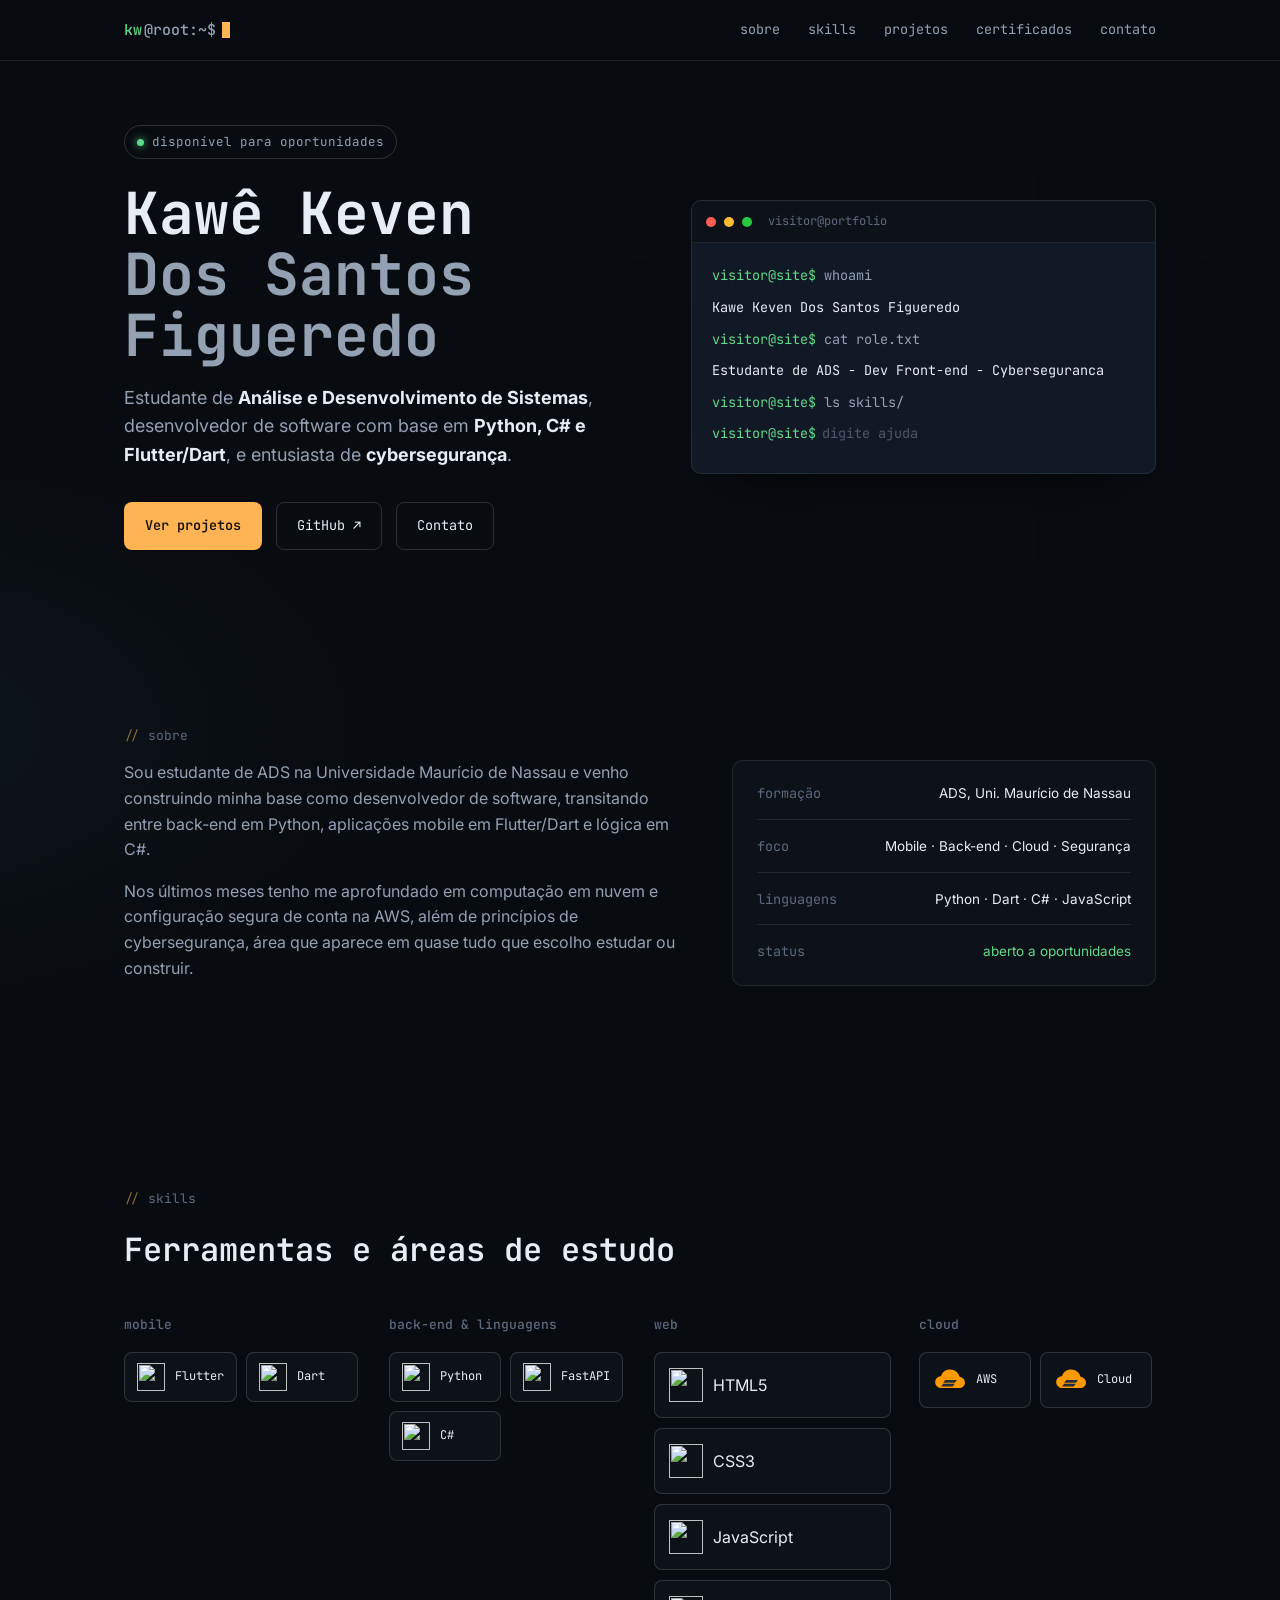
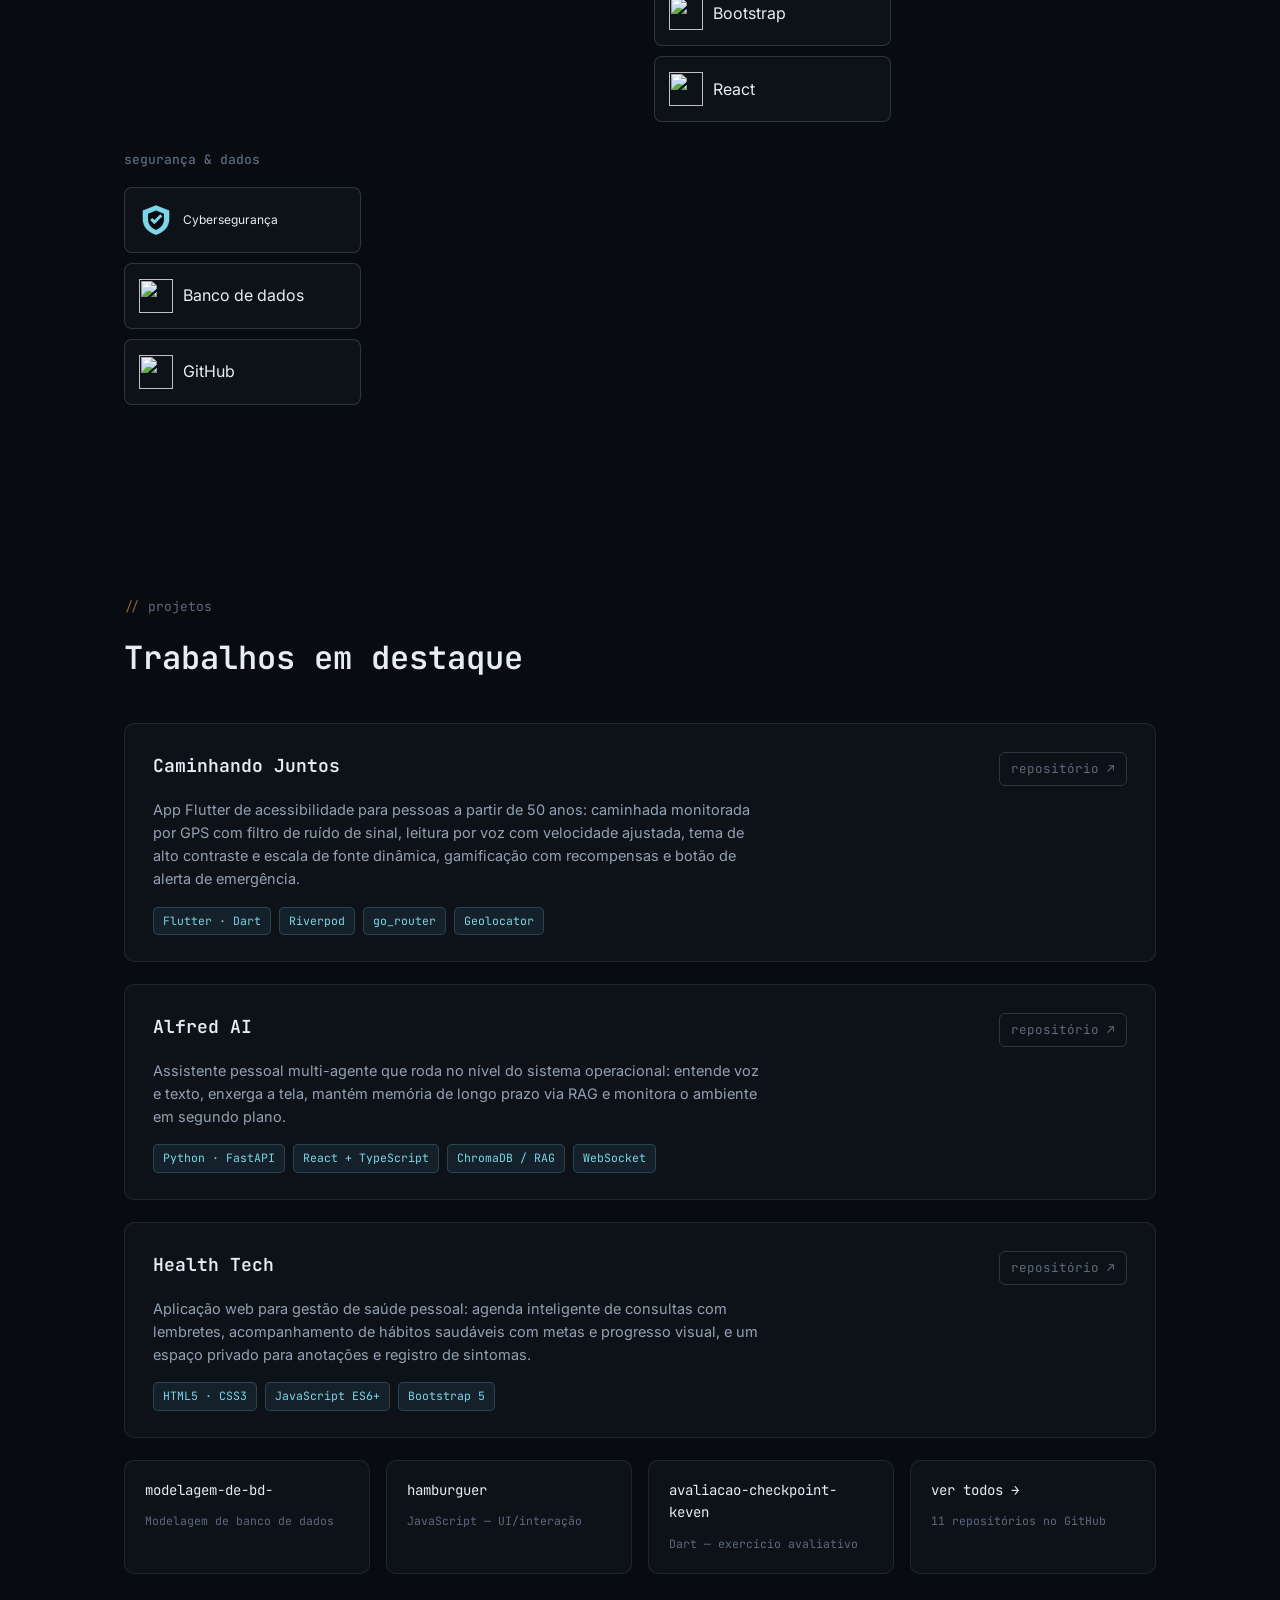
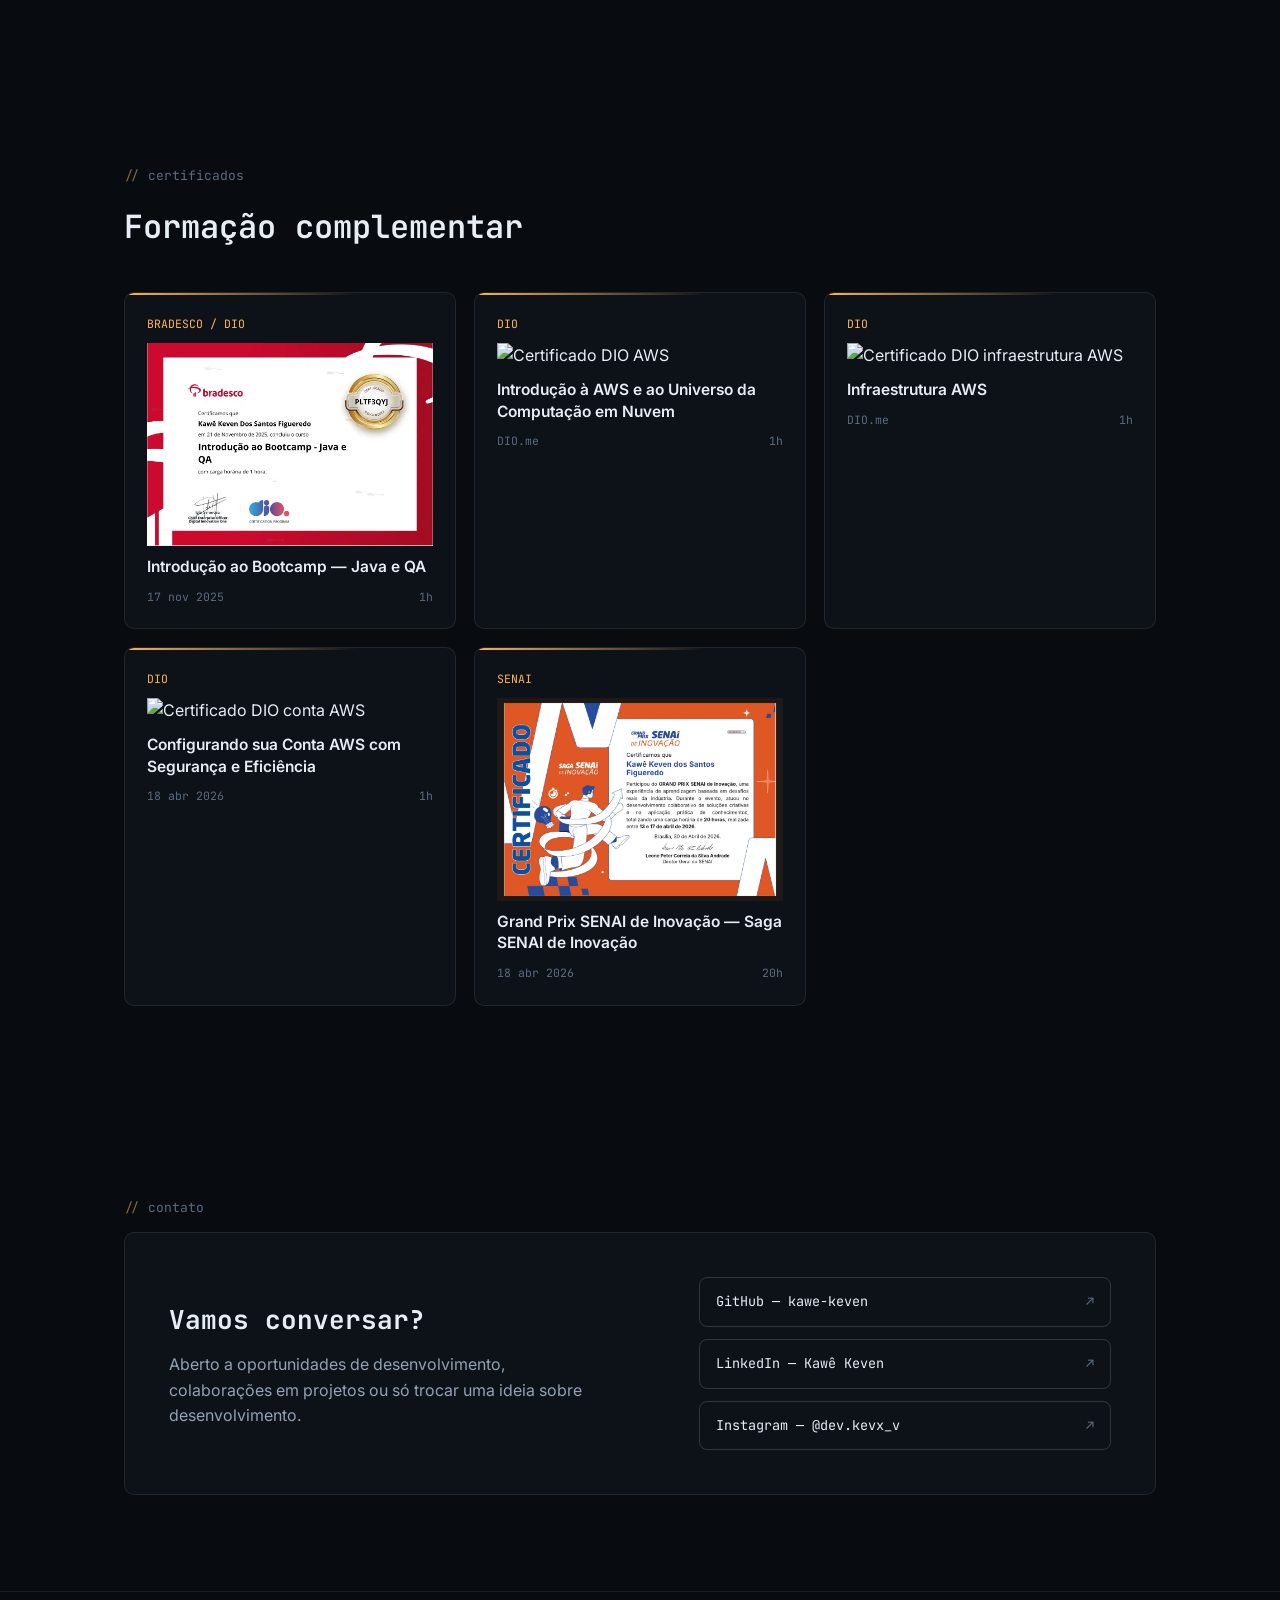
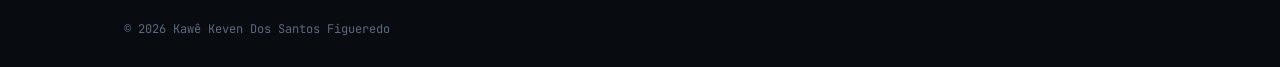
==== commit a6eee785: "Aprimora responsividade e interações do portfólio Organiza a interface, melhora a experiência em dis" ====
--- a/index.html
+++ b/index.html
@@ -13,15 +13,15 @@
 <body>
 <header class="nav"><div class="wrap nav-row"><a href="#top" class="brand"><span class="p1">kw</span><span class="p2">@root:~$</span><span class="cur"></span></a><nav class="links" id="navLinks"><a href="#sobre">sobre</a><a href="#skills">skills</a><a href="#projetos">projetos</a><a href="#certificados">certificados</a><a href="#contato">contato</a></nav><button class="nav-toggle" id="navToggle" aria-label="Abrir menu">menu</button></div></header>
 <main id="top">
-<section class="hero"><div class="wrap hero-grid"><div><span class="status-pill"><span class="dot"></span> disponível para oportunidades</span><h1 class="hero-name">Kawê Keven<br><span class="last">Dos Santos Figueredo</span></h1><p class="hero-role">Estudante de <strong>Análise e Desenvolvimento de Sistemas</strong>, desenvolvedor de software com base em <strong>Python, C# e Flutter/Dart</strong>, e entusiasta de <strong>cybersegurança</strong>. Baseado em Laranjeiras, Sergipe.</p><div class="hero-ctas"><a class="btn btn-primary" href="#projetos">Ver projetos</a><a class="btn btn-ghost" href="https://github.com/kawe-keven" target="_blank" rel="noopener">GitHub ↗</a><a class="btn btn-ghost" href="#contato">Contato</a></div></div><div class="term"><div class="term-bar"><span class="term-red"></span><span class="term-yellow"></span><span class="term-green"></span><span class="title">visitor@portfolio</span></div><div class="term-body" id="termBody"></div></div></div></section>
-<section id="sobre"><div class="wrap"><p class="kicker">sobre</p><div class="about-grid reveal"><div class="about-text"><p>Sou estudante de ADS na Universidade Maurício de Nassau e venho construindo minha base como desenvolvedor de software, transitando entre back-end em Python, aplicações mobile em Flutter/Dart e lógica em C#.</p><p>Nos últimos meses tenho me aprofundado em computação em nuvem — fundamentos e configuração segura de conta na AWS — e em fundamentos de cybersegurança, área que aparece em quase tudo que escolho estudar ou construir.</p><p>Gosto de projetos que resolvem um problema real: de um assistente de produtividade com múltiplos agentes de IA a um app de gestão de saúde pessoal. Prefiro aprender fazendo, e uso o GitHub como diário técnico.</p></div><div class="facts"><dl><div class="row"><dt>localização</dt><dd>Laranjeiras, SE — Brasil</dd></div><div class="row"><dt>formação</dt><dd>ADS, Uni. Maurício de Nassau</dd></div><div class="row"><dt>foco</dt><dd>Mobile · Back-end · Cloud · Segurança</dd></div><div class="row"><dt>linguagens</dt><dd>Python · Dart · C# · JavaScript</dd></div><div class="row"><dt>status</dt><dd class="status-value">aberto a estágio/júnior</dd></div></dl></div></div></div></section>
-<section id="skills"><div class="wrap"><p class="kicker">skills</p><h2 class="section-title">Ferramentas e áreas de estudo</h2><div class="skills-groups reveal"><div class="skill-group"><h3>mobile</h3><div class="chip-row"><div class="tool-card"><img src="https://cdn.jsdelivr.net/gh/devicons/devicon@latest/icons/flutter/flutter-original.svg" alt=""><span>Flutter</span></div><div class="tool-card"><img src="https://cdn.jsdelivr.net/gh/devicons/devicon@latest/icons/dart/dart-original.svg" alt=""><span>Dart</span></div></div></div><div class="skill-group"><h3>back-end &amp; linguagens</h3><div class="chip-row"><div class="tool-card"><img src="https://cdn.jsdelivr.net/gh/devicons/devicon@latest/icons/python/python-original.svg" alt=""><span>Python</span></div><div class="tool-card"><img src="https://cdn.jsdelivr.net/gh/devicons/devicon@latest/icons/fastapi/fastapi-original.svg" alt=""><span>FastAPI</span></div><div class="tool-card"><img src="https://cdn.jsdelivr.net/gh/devicons/devicon@latest/icons/csharp/csharp-original.svg" alt=""><span>C#</span></div></div></div><div class="skill-group"><h3>web</h3><div class="study-grid"><div class="study-card"><img src="https://cdn.jsdelivr.net/gh/devicons/devicon@latest/icons/html5/html5-original.svg" alt=""><span>HTML5</span></div><div class="study-card"><img src="https://cdn.jsdelivr.net/gh/devicons/devicon@latest/icons/css3/css3-original.svg" alt=""><span>CSS3</span></div><div class="study-card"><img src="https://cdn.jsdelivr.net/gh/devicons/devicon@latest/icons/javascript/javascript-original.svg" alt=""><span>JavaScript</span></div><div class="study-card"><img src="https://cdn.jsdelivr.net/gh/devicons/devicon@latest/icons/bootstrap/bootstrap-original.svg" alt=""><span>Bootstrap</span></div><div class="study-card"><img src="https://cdn.jsdelivr.net/gh/devicons/devicon@latest/icons/react/react-original.svg" alt=""><span>React</span></div></div></div><div class="skill-group"><h3>cloud</h3><div class="chip-row"><div class="tool-card"><span>☁ AWS<br>fundamentos</span></div><div class="tool-card"><span>☁ Cloud</span></div></div></div><div class="skill-group"><h3>segurança &amp; dados</h3><div class="study-grid"><div class="study-card"><span>🛡 Cybersegurança</span></div><div class="study-card"><img src="https://cdn.jsdelivr.net/gh/devicons/devicon@latest/icons/mysql/mysql-original.svg" alt=""><span>Banco de dados</span></div><div class="study-card"><img src="https://cdn.jsdelivr.net/gh/devicons/devicon@latest/icons/github/github-original.svg" alt=""><span>GitHub</span></div></div></div></div></div></section>
+<section class="hero"><div class="wrap hero-grid"><div><span class="status-pill"><span class="dot"></span> disponível para oportunidades</span><h1 class="hero-name">Kawê Keven<br><span class="last">Dos Santos Figueredo</span></h1><p class="hero-role">Estudante de <strong>Análise e Desenvolvimento de Sistemas</strong>, desenvolvedor de software com base em <strong>Python, C# e Flutter/Dart</strong>, e entusiasta de <strong>cybersegurança</strong>.</p><div class="hero-ctas"><a class="btn btn-primary" href="#projetos">Ver projetos</a><a class="btn btn-ghost" href="https://github.com/kawe-keven" target="_blank" rel="noopener">GitHub ↗</a><a class="btn btn-ghost" href="#contato">Contato</a></div></div><div class="term"><div class="term-bar"><span class="term-red"></span><span class="term-yellow"></span><span class="term-green"></span><span class="title">visitor@portfolio</span></div><div class="term-body" id="termBody"></div></div></div></section>
+<section id="sobre"><div class="wrap"><p class="kicker">sobre</p><div class="about-grid reveal"><div class="about-text"><p>Sou estudante de ADS na Universidade Maurício de Nassau e venho construindo minha base como desenvolvedor de software, transitando entre back-end em Python, aplicações mobile em Flutter/Dart e lógica em C#.</p><p>Nos últimos meses tenho me aprofundado em computação em nuvem e configuração segura de conta na AWS, além de princípios de cybersegurança, área que aparece em quase tudo que escolho estudar ou construir.</p></div><div class="facts"><dl><div class="row"><dt>formação</dt><dd>ADS, Uni. Maurício de Nassau</dd></div><div class="row"><dt>foco</dt><dd>Mobile · Back-end · Cloud · Segurança</dd></div><div class="row"><dt>linguagens</dt><dd>Python · Dart · C# · JavaScript</dd></div><div class="row"><dt>status</dt><dd class="status-value">aberto a oportunidades</dd></div></dl></div></div></div></section>
+<section id="skills"><div class="wrap"><p class="kicker">skills</p><h2 class="section-title">Ferramentas e áreas de estudo</h2><div class="skills-groups reveal"><div class="skill-group"><h3>mobile</h3><div class="chip-row"><div class="tool-card"><img src="https://cdn.jsdelivr.net/gh/devicons/devicon@latest/icons/flutter/flutter-original.svg" alt=""><span>Flutter</span></div><div class="tool-card"><img src="https://cdn.jsdelivr.net/gh/devicons/devicon@latest/icons/dart/dart-original.svg" alt=""><span>Dart</span></div></div></div><div class="skill-group"><h3>back-end &amp; linguagens</h3><div class="chip-row"><div class="tool-card"><img src="https://cdn.jsdelivr.net/gh/devicons/devicon@latest/icons/python/python-original.svg" alt=""><span>Python</span></div><div class="tool-card"><img src="https://cdn.jsdelivr.net/gh/devicons/devicon@latest/icons/fastapi/fastapi-original.svg" alt=""><span>FastAPI</span></div><div class="tool-card"><img src="https://cdn.jsdelivr.net/gh/devicons/devicon@latest/icons/csharp/csharp-original.svg" alt=""><span>C#</span></div></div></div><div class="skill-group"><h3>web</h3><div class="study-grid"><div class="study-card"><img src="https://cdn.jsdelivr.net/gh/devicons/devicon@latest/icons/html5/html5-original.svg" alt=""><span>HTML5</span></div><div class="study-card"><img src="https://cdn.jsdelivr.net/gh/devicons/devicon@latest/icons/css3/css3-original.svg" alt=""><span>CSS3</span></div><div class="study-card"><img src="https://cdn.jsdelivr.net/gh/devicons/devicon@latest/icons/javascript/javascript-original.svg" alt=""><span>JavaScript</span></div><div class="study-card"><img src="https://cdn.jsdelivr.net/gh/devicons/devicon@latest/icons/bootstrap/bootstrap-original.svg" alt=""><span>Bootstrap</span></div><div class="study-card"><img src="https://cdn.jsdelivr.net/gh/devicons/devicon@latest/icons/react/react-original.svg" alt=""><span>React</span></div></div></div><div class="skill-group"><h3>cloud</h3><div class="chip-row"><div class="tool-card"><span>☁ AWS</span></div><div class="tool-card"><span>☁ Cloud</span></div></div></div><div class="skill-group"><h3>segurança &amp; dados</h3><div class="study-grid"><div class="study-card"><span>🛡 Cybersegurança</span></div><div class="study-card"><img src="https://cdn.jsdelivr.net/gh/devicons/devicon@latest/icons/mysql/mysql-original.svg" alt=""><span>Banco de dados</span></div><div class="study-card"><img src="https://cdn.jsdelivr.net/gh/devicons/devicon@latest/icons/github/github-original.svg" alt=""><span>GitHub</span></div></div></div></div></div></section>
 <section id="projetos"><div class="wrap"><p class="kicker">projetos</p><h2 class="section-title">Trabalhos em destaque</h2><div class="proj-featured reveal"><article class="proj-card" data-tilt><div class="proj-top"><h3 class="proj-name">Caminhando Juntos</h3><a class="proj-link" href="https://github.com/kawe-keven/aplicativo-caminhando-juntos" target="_blank" rel="noopener">repositório ↗</a></div><p class="proj-desc">App Flutter de acessibilidade para pessoas a partir de 50 anos: caminhada monitorada por GPS com filtro de ruído de sinal, leitura por voz com velocidade ajustada, tema de alto contraste e escala de fonte dinâmica, gamificação com recompensas e botão de alerta de emergência.</p><div class="stack-row"><span class="stack-tag">Flutter · Dart</span><span class="stack-tag">Riverpod</span><span class="stack-tag">go_router</span><span class="stack-tag">Geolocator</span></div></article><article class="proj-card" data-tilt><div class="proj-top"><h3 class="proj-name">Alfred AI</h3><a class="proj-link" href="https://github.com/kawe-keven/projeto-Alfred" target="_blank" rel="noopener">repositório ↗</a></div><p class="proj-desc">Assistente pessoal multi-agente que roda no nível do sistema operacional: entende voz e texto, enxerga a tela, mantém memória de longo prazo via RAG e monitora o ambiente em segundo plano.</p><div class="stack-row"><span class="stack-tag">Python · FastAPI</span><span class="stack-tag">React + TypeScript</span><span class="stack-tag">ChromaDB / RAG</span><span class="stack-tag">WebSocket</span></div></article><article class="proj-card" data-tilt><div class="proj-top"><h3 class="proj-name">Health Tech</h3><a class="proj-link" href="https://github.com/kawe-keven/Mente-Corpo" target="_blank" rel="noopener">repositório ↗</a></div><p class="proj-desc">Aplicação web para gestão de saúde pessoal: agenda inteligente de consultas com lembretes, acompanhamento de hábitos saudáveis com metas e progresso visual, e um espaço privado para anotações e registro de sintomas.</p><div class="stack-row"><span class="stack-tag">HTML5 · CSS3</span><span class="stack-tag">JavaScript ES6+</span><span class="stack-tag">Bootstrap 5</span></div></article></div><div class="proj-minor-grid reveal"><a class="proj-minor" href="https://github.com/kawe-keven/modelagem-de-bd-" target="_blank" rel="noopener"><span class="pm-name">modelagem-de-bd-</span><span class="pm-lang">Modelagem de banco de dados</span></a><a class="proj-minor" href="https://github.com/kawe-keven/hamburguer" target="_blank" rel="noopener"><span class="pm-name">hamburguer</span><span class="pm-lang">JavaScript — UI/interação</span></a><a class="proj-minor" href="https://github.com/kawe-keven/avaliacao-checkpoint-keven" target="_blank" rel="noopener"><span class="pm-name">avaliacao-checkpoint-keven</span><span class="pm-lang">Dart — exercício avaliativo</span></a><a class="proj-minor" href="https://github.com/kawe-keven?tab=repositories" target="_blank" rel="noopener"><span class="pm-name">ver todos →</span><span class="pm-lang">11 repositórios no GitHub</span></a></div></div></section>
-<section id="certificados"><div class="wrap"><p class="kicker">certificados</p><h2 class="section-title">Formação complementar</h2><div class="cert-grid reveal"><div class="cert-card" tabindex="0" data-cert-image="assets/images/certificado%20bradesco.jpg" data-cert-title="Introdução ao Bootcamp — Java e QA" data-cert-issuer="BRADESCO / DIO"><a href="assets/images/certificado%20bradesco.jpg" target="_blank" rel="noopener"><div class="cert-issuer">BRADESCO / DIO</div><img class="cert-thumb" src="assets/images/certificado%20bradesco.jpg" alt="Certificado Bradesco e DIO"><p class="cert-name">Introdução ao Bootcamp — Java e QA</p><div class="cert-meta"><span>17 nov 2025</span><span>1h</span></div></a></div><div class="cert-card" tabindex="0" data-cert-image="https://hermes.dio.me/certificates/cover/T1TBRRX3.jpg" data-cert-title="Introdução à AWS e ao Universo da Computação em Nuvem" data-cert-issuer="DIO"><a href="https://www.dio.me/certificate/T1TBRRX3/share" target="_blank" rel="noopener"><div class="cert-issuer">DIO</div><img class="cert-thumb" src="https://hermes.dio.me/certificates/cover/T1TBRRX3.jpg" alt="Certificado DIO AWS"><p class="cert-name">Introdução à AWS e ao Universo da Computação em Nuvem</p><div class="cert-meta"><span>DIO.me</span><span>1h</span></div></a></div><div class="cert-card" tabindex="0" data-cert-image="https://hermes.dio.me/certificates/cover/B6QYOEN6.jpg" data-cert-title="Fundamentos Essenciais da Infraestrutura AWS" data-cert-issuer="DIO"><a href="https://www.dio.me/certificate/B6QYOEN6/share" target="_blank" rel="noopener"><div class="cert-issuer">DIO</div><img class="cert-thumb" src="https://hermes.dio.me/certificates/cover/B6QYOEN6.jpg" alt="Certificado DIO infraestrutura AWS"><p class="cert-name">Fundamentos Essenciais da Infraestrutura AWS</p><div class="cert-meta"><span>DIO.me</span><span>1h</span></div></a></div><div class="cert-card" tabindex="0" data-cert-image="https://hermes.dio.me/certificates/cover/PREGUCG9.jpg" data-cert-title="Configurando sua Conta AWS com Segurança e Eficiência" data-cert-issuer="DIO"><a href="https://www.dio.me/certificate/PREGUCG9/share" target="_blank" rel="noopener"><div class="cert-issuer">DIO</div><img class="cert-thumb" src="https://hermes.dio.me/certificates/cover/PREGUCG9.jpg" alt="Certificado DIO conta AWS"><p class="cert-name">Configurando sua Conta AWS com Segurança e Eficiência</p><div class="cert-meta"><span>18 abr 2026</span><span>1h</span></div></a></div><div class="cert-card" tabindex="0" data-cert-image="assets/images/certificado%20senai.jpg" data-cert-title="Grand Prix SENAI de Inovação — Saga SENAI de Inovação" data-cert-issuer="SENAI"><a href="https://hackathon.decocms.com/certificate/90323842-1578-4e71-bd54-eb397b78238d" target="_blank" rel="noopener"><div class="cert-issuer">SENAI</div><img class="cert-thumb" src="assets/images/certificado%20senai.jpg" alt="Certificado SENAI"><p class="cert-name">Grand Prix SENAI de Inovação — Saga SENAI de Inovação</p><div class="cert-meta"><span>18 abr 2026</span><span>20h</span></div></a></div></div></div></section>
-<section id="contato"><div class="wrap"><p class="kicker">contato</p><div class="contact-box reveal"><div><h2>Vamos conversar?</h2><p>Aberto a oportunidades de estágio ou desenvolvimento júnior, colaborações em projetos ou só trocar uma ideia sobre front-end, cloud e segurança.</p></div><div class="contact-links"><a class="contact-link" href="https://github.com/kawe-keven" target="_blank" rel="noopener"><span>GitHub — kawe-keven</span><span class="arrow">↗</span></a><a class="contact-link" href="https://www.linkedin.com/in/kawê-keven" target="_blank" rel="noopener"><span>LinkedIn — Kawê Keven</span><span class="arrow">↗</span></a><a class="contact-link" href="https://www.instagram.com/dev.kevx_v" target="_blank" rel="noopener"><span>Instagram — @dev.kevx_v</span><span class="arrow">↗</span></a></div></div></div></section>
+<section id="certificados"><div class="wrap"><p class="kicker">certificados</p><h2 class="section-title">Formação complementar</h2><div class="cert-grid reveal"><div class="cert-card" tabindex="0" data-cert-image="assets/images/certificado%20bradesco.jpg" data-cert-title="Introdução ao Bootcamp — Java e QA" data-cert-issuer="BRADESCO / DIO"><a href="assets/images/certificado%20bradesco.jpg" target="_blank" rel="noopener"><div class="cert-issuer">BRADESCO / DIO</div><img class="cert-thumb" src="assets/images/certificado%20bradesco.jpg" alt="Certificado Bradesco e DIO"><p class="cert-name">Introdução ao Bootcamp — Java e QA</p><div class="cert-meta"><span>17 nov 2025</span><span>1h</span></div></a></div><div class="cert-card" tabindex="0" data-cert-image="https://hermes.dio.me/certificates/cover/T1TBRRX3.jpg" data-cert-title="Introdução à AWS e ao Universo da Computação em Nuvem" data-cert-issuer="DIO"><a href="https://www.dio.me/certificate/T1TBRRX3/share" target="_blank" rel="noopener"><div class="cert-issuer">DIO</div><img class="cert-thumb" src="https://hermes.dio.me/certificates/cover/T1TBRRX3.jpg" alt="Certificado DIO AWS"><p class="cert-name">Introdução à AWS e ao Universo da Computação em Nuvem</p><div class="cert-meta"><span>DIO.me</span><span>1h</span></div></a></div><div class="cert-card" tabindex="0" data-cert-image="https://hermes.dio.me/certificates/cover/B6QYOEN6.jpg" data-cert-title="Infraestrutura AWS" data-cert-issuer="DIO"><a href="https://www.dio.me/certificate/B6QYOEN6/share" target="_blank" rel="noopener"><div class="cert-issuer">DIO</div><img class="cert-thumb" src="https://hermes.dio.me/certificates/cover/B6QYOEN6.jpg" alt="Certificado DIO infraestrutura AWS"><p class="cert-name">Infraestrutura AWS</p><div class="cert-meta"><span>DIO.me</span><span>1h</span></div></a></div><div class="cert-card" tabindex="0" data-cert-image="https://hermes.dio.me/certificates/cover/PREGUCG9.jpg" data-cert-title="Configurando sua Conta AWS com Segurança e Eficiência" data-cert-issuer="DIO"><a href="https://www.dio.me/certificate/PREGUCG9/share" target="_blank" rel="noopener"><div class="cert-issuer">DIO</div><img class="cert-thumb" src="https://hermes.dio.me/certificates/cover/PREGUCG9.jpg" alt="Certificado DIO conta AWS"><p class="cert-name">Configurando sua Conta AWS com Segurança e Eficiência</p><div class="cert-meta"><span>18 abr 2026</span><span>1h</span></div></a></div><div class="cert-card" tabindex="0" data-cert-image="assets/images/certificado%20senai.jpg" data-cert-title="Grand Prix SENAI de Inovação — Saga SENAI de Inovação" data-cert-issuer="SENAI"><a href="https://hackathon.decocms.com/certificate/90323842-1578-4e71-bd54-eb397b78238d" target="_blank" rel="noopener"><div class="cert-issuer">SENAI</div><img class="cert-thumb" src="assets/images/certificado%20senai.jpg" alt="Certificado SENAI"><p class="cert-name">Grand Prix SENAI de Inovação — Saga SENAI de Inovação</p><div class="cert-meta"><span>18 abr 2026</span><span>20h</span></div></a></div></div></div></section>
+<section id="contato"><div class="wrap"><p class="kicker">contato</p><div class="contact-box reveal"><div><h2>Vamos conversar?</h2><p>Aberto a oportunidades de desenvolvimento, colaborações em projetos ou só trocar uma ideia sobre desenvolvimento.</p></div><div class="contact-links"><a class="contact-link" href="https://github.com/kawe-keven" target="_blank" rel="noopener"><span>GitHub — kawe-keven</span><span class="arrow">↗</span></a><a class="contact-link" href="https://www.linkedin.com/in/kawê-keven" target="_blank" rel="noopener"><span>LinkedIn — Kawê Keven</span><span class="arrow">↗</span></a><a class="contact-link" href="https://www.instagram.com/dev.kevx_v" target="_blank" rel="noopener"><span>Instagram — @dev.kevx_v</span><span class="arrow">↗</span></a></div></div></div></section>
 </main>
 <figure class="cert-preview" id="certPreview" aria-hidden="true"><img id="certPreviewImage" src="" alt=""><figcaption id="certPreviewCaption"></figcaption></figure>
-<footer><div class="wrap footer-row"><span>© 2026 Kawê Keven Dos Santos Figueredo</span><span>feito com HTML, CSS e JS puros</span></div></footer>
+<footer><div class="wrap footer-row"><span>© 2026 Kawê Keven Dos Santos Figueredo</span></div></footer>
 <script type="module" src="js/view-model.js"></script>
 </body>
 </html>
--- a/css/styles.css
+++ b/css/styles.css
@@ -35,6 +35,7 @@
 a { color: inherit; }
 img { max-width: 100%; display: block; }
 .wrap { max-width: var(--maxw); margin: 0 auto; padding: 0 24px; }
+main, section, .wrap, .hero-grid, .about-grid, .skills-groups, .proj-card, .cert-card, .contact-box { min-width: 0; }
 ::selection { background: var(--amber); color: #1a1204; }
 :focus-visible { outline: 2px solid var(--amber); outline-offset: 3px; border-radius: 4px; }
 
@@ -137,6 +138,9 @@
 .term-body .prompt { color: var(--green); }
 .term-body .out { color: var(--ink); }
 .term-cursor { display: inline-block; width: 7px; height: 14px; background: var(--amber); vertical-align: -2px; animation: blink 1s steps(1) infinite; }
+.terminal-form { display: flex; align-items: center; gap: 6px; margin-top: 4px; }
+.terminal-input { min-width: 0; flex: 1; padding: 0; color: var(--ink); background: transparent; border: 0; outline: 0; font: inherit; }
+.terminal-input::placeholder { color: var(--ink-faint); opacity: 0.8; }
 
 /* About */
 .about-grid { display: grid; grid-template-columns: 1.3fr 1fr; gap: 56px; }
@@ -165,7 +169,7 @@
 .skill-group:nth-child(4) .tool-card::before { background-image: url('../assets/images/cloud.svg'); }
 .skill-group:nth-child(5) .study-card:first-child::before { background-image: url('../assets/images/cybersecurity.svg'); }
 .skill-group:nth-child(4) .tool-card span, .skill-group:nth-child(5) .study-card:first-child span { font-size: 0; }
-.skill-group:nth-child(4) .tool-card:first-child span::after { content: 'AWS\A fundamentos'; white-space: pre; font-size: 12px; }
+.skill-group:nth-child(4) .tool-card:first-child span::after { content: 'AWS'; font-size: 12px; }
 .skill-group:nth-child(4) .tool-card:nth-child(2) span::after { content: 'Cloud'; font-size: 12px; }
 .skill-group:nth-child(5) .study-card:first-child span::after { content: 'Cybersegurança'; font-size: 12px; }
 
@@ -189,16 +193,38 @@
 
 /* Certificates */
 .cert-grid { grid-template-columns: repeat(auto-fit, minmax(260px, 1fr)); gap: 18px; }
-.cert-card { position: relative; overflow: hidden; padding: 22px; cursor: zoom-in; transition: border-color 0.15s ease, transform 0.15s ease; }
-.cert-card:hover, .cert-card:focus-visible { border-color: var(--amber); transform: translateY(-3px); }
+.cert-card {
+  position: relative;
+  overflow: hidden;
+  padding: 22px;
+  cursor: zoom-in;
+  transform: translateY(0) scale(1);
+  will-change: transform, border-color, box-shadow;
+  transition: transform 0.6s cubic-bezier(0.22, 1, 0.36, 1), border-color 0.4s ease, box-shadow 0.6s cubic-bezier(0.22, 1, 0.36, 1);
+}
+.cert-card:hover, .cert-card:focus-visible { border-color: var(--amber); box-shadow: 0 18px 42px -28px rgba(255, 180, 84, 0.55); transform: translateY(-7px) scale(1.012); }
+.cert-card:nth-child(1) { transition-delay: 0ms; }
+.cert-card:nth-child(2) { transition-delay: 35ms; }
+.cert-card:nth-child(3) { transition-delay: 70ms; }
+.cert-card:nth-child(4) { transition-delay: 105ms; }
+.cert-card:nth-child(5) { transition-delay: 140ms; }
+.cert-grid.in .cert-card { animation: certificate-enter 0.8s cubic-bezier(0.22, 1, 0.36, 1) both; }
+.cert-grid.in .cert-card:nth-child(1) { animation-delay: 40ms; }
+.cert-grid.in .cert-card:nth-child(2) { animation-delay: 100ms; }
+.cert-grid.in .cert-card:nth-child(3) { animation-delay: 160ms; }
+.cert-grid.in .cert-card:nth-child(4) { animation-delay: 220ms; }
+.cert-grid.in .cert-card:nth-child(5) { animation-delay: 280ms; }
 .cert-card::before { position: absolute; top: 0; right: 0; left: 0; height: 2px; content: ''; background: linear-gradient(90deg, var(--amber), transparent 70%); }
 .cert-card a { display: block; color: inherit; text-decoration: none; }
+.cert-thumb { transform: scale(1); transition: transform 0.8s cubic-bezier(0.22, 1, 0.36, 1), filter 0.8s ease; }
+.cert-card:hover .cert-thumb, .cert-card:focus-visible .cert-thumb { filter: saturate(1.08); transform: scale(1.035); }
 .cert-issuer { margin-bottom: 10px; color: var(--amber); font-family: var(--mono); font-size: 11.5px; }
 .cert-name { margin: 10px 0; color: var(--ink); font-size: 15.5px; font-weight: 600; line-height: 1.4; }
 .cert-meta { display: flex; justify-content: space-between; gap: 10px; color: var(--ink-faint); font-family: var(--mono); font-size: 11.5px; flex-wrap: wrap; }
-.cert-preview { position: fixed; inset: 3px; z-index: 100; display: grid; place-items: center; padding: clamp(18px, 4vw, 48px); background: rgba(8, 11, 16, 0.78); backdrop-filter: blur(10px); opacity: 0; visibility: hidden; pointer-events: none; transition: opacity 0.2s ease, visibility 0.2s ease; }
-.cert-preview.visible { opacity: 1; visibility: visible; }
-.cert-preview img { width: auto; max-width: min(100%, 980px); height: auto; max-height: calc(100vh - 42px); object-fit: contain; border: 1px solid rgba(255, 255, 255, 0.28); }
+.cert-preview { position: fixed; inset: 0; z-index: 100; display: grid; place-items: center; padding: clamp(18px, 4vw, 48px); background: rgba(8, 11, 16, 0.78); backdrop-filter: blur(0); -webkit-backdrop-filter: blur(0); opacity: 0; visibility: hidden; pointer-events: none; transition: opacity 0.55s cubic-bezier(0.22, 1, 0.36, 1), visibility 0.55s ease, backdrop-filter 0.7s ease; }
+.cert-preview.visible { opacity: 1; visibility: visible; pointer-events: auto; backdrop-filter: blur(14px); -webkit-backdrop-filter: blur(14px); }
+.cert-preview img { width: auto; max-width: min(100%, 980px); height: auto; max-height: calc(100vh - 42px); object-fit: contain; border: 1px solid rgba(255, 255, 255, 0.28); opacity: 0; transform: translateY(18px) scale(0.94); filter: blur(4px); transition: opacity 0.6s cubic-bezier(0.22, 1, 0.36, 1), transform 0.7s cubic-bezier(0.22, 1, 0.36, 1), filter 0.7s ease; }
+.cert-preview.visible img { opacity: 1; transform: translateY(0) scale(1); filter: blur(0); }
 .cert-preview figcaption { position: absolute; bottom: 12px; left: 50%; color: rgba(255, 255, 255, 0.72); font-family: var(--mono); font-size: 11px; white-space: nowrap; transform: translateX(-50%); }
 
 /* Contact and footer */
@@ -214,6 +240,10 @@
 
 /* Motion */
 @keyframes blink { 50% { opacity: 0; } }
+@keyframes certificate-enter {
+  from { opacity: 0; transform: translateY(22px) scale(0.97); }
+  to { opacity: 1; transform: translateY(0) scale(1); }
+}
 .reveal { opacity: 0; transform: translateY(18px); transition: opacity 0.6s ease, transform 0.6s ease; }
 .reveal.in { opacity: 1; transform: translateY(0); }
 
@@ -222,8 +252,56 @@
 @media (max-width: 800px) { .about-grid { grid-template-columns: 1fr; } }
 @media (max-width: 720px) {
   section { padding: 64px 0; }
+  .wrap { padding: 0 18px; }
   nav.links { display: none; }
   .nav-toggle { display: block; }
   nav.links.open { position: absolute; top: 60px; right: 0; left: 0; display: flex; flex-direction: column; gap: 16px; padding: 16px 24px; background: var(--bg-1); border-bottom: 1px solid var(--line); }
+  .hero { padding-top: 40px; padding-bottom: 56px; }
+  .hero-grid { gap: 32px; }
+  .hero-ctas { gap: 10px; }
+  .btn { flex: 1 1 140px; justify-content: center; padding: 11px 14px; }
+  .term-body { min-height: 0; padding: 18px 14px 20px; font-size: 12px; }
+  .facts { padding: 18px; }
+  .facts .row { align-items: flex-start; gap: 12px; }
+  .facts dt, .facts dd { overflow-wrap: anywhere; }
+  .facts dd { max-width: 58%; }
+  .skills-groups { grid-template-columns: 1fr; gap: 24px; }
+  .proj-card { padding: 22px 18px; }
+  .proj-minor-grid, .cert-grid { grid-template-columns: 1fr; }
   .contact-box { grid-template-columns: 1fr; padding: 30px; }
-}
+  .contact-link { overflow-wrap: anywhere; }
+  .cert-preview { padding: 18px; }
+  .cert-preview figcaption { max-width: calc(100% - 36px); overflow: hidden; text-overflow: ellipsis; }
+}
+@media (max-width: 480px) {
+  body { font-size: 15px; }
+  .wrap { padding: 0 14px; }
+  .nav-row { height: 56px; }
+  .brand { font-size: 13px; }
+  .brand .cur { width: 7px; height: 14px; }
+  .nav-toggle { padding: 7px 9px; font-size: 12px; }
+  nav.links.open { top: 56px; padding: 14px; }
+  section { padding: 52px 0; }
+  .hero { padding-top: 32px; padding-bottom: 44px; }
+  .status-pill { max-width: 100%; margin-bottom: 18px; font-size: 11px; }
+  h1.hero-name { font-size: clamp(32px, 11vw, 44px); }
+  p.hero-role { font-size: 16px; }
+  .hero-ctas { display: grid; grid-template-columns: 1fr; }
+  .btn { width: 100%; }
+  .term-bar { padding: 10px 12px; }
+  .term-body { overflow-x: hidden; font-size: 11px; }
+  .terminal-form { align-items: flex-start; }
+  h2.section-title { margin-bottom: 28px; font-size: 25px; }
+  .facts .row { display: grid; grid-template-columns: minmax(0, 0.8fr) minmax(0, 1.2fr); }
+  .facts dd { max-width: none; text-align: right; }
+  .chip-row { display: grid; grid-template-columns: repeat(2, minmax(0, 1fr)); }
+  .tool-card, .study-card { min-width: 0; }
+  .tool-card { padding: 9px; }
+  .study-grid { grid-template-columns: 1fr; }
+  .proj-top { display: block; }
+  .proj-link { display: inline-block; margin-top: 10px; }
+  .stack-tag { font-size: 10.5px; }
+  .contact-box { padding: 22px 18px; }
+  .contact-box h2 { font-size: 22px; }
+  .footer-row { align-items: flex-start; flex-direction: column; }
+}
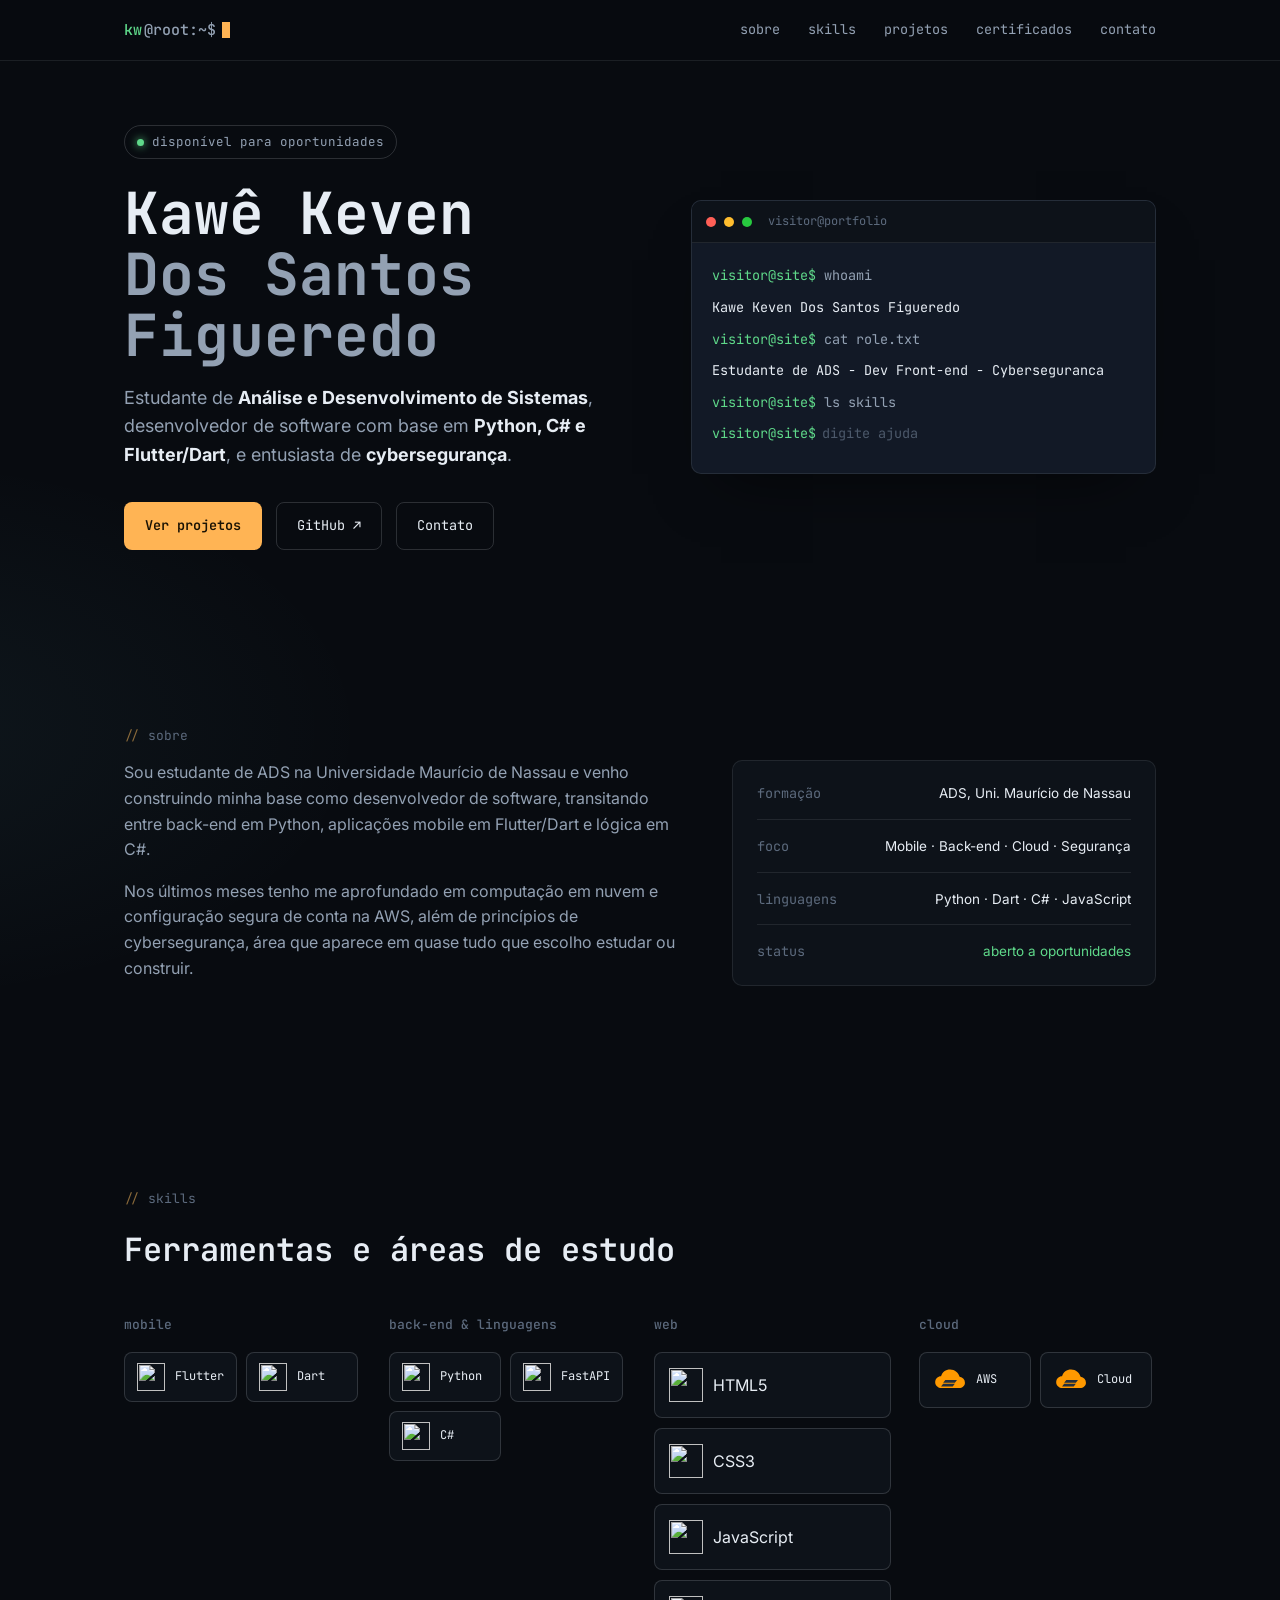
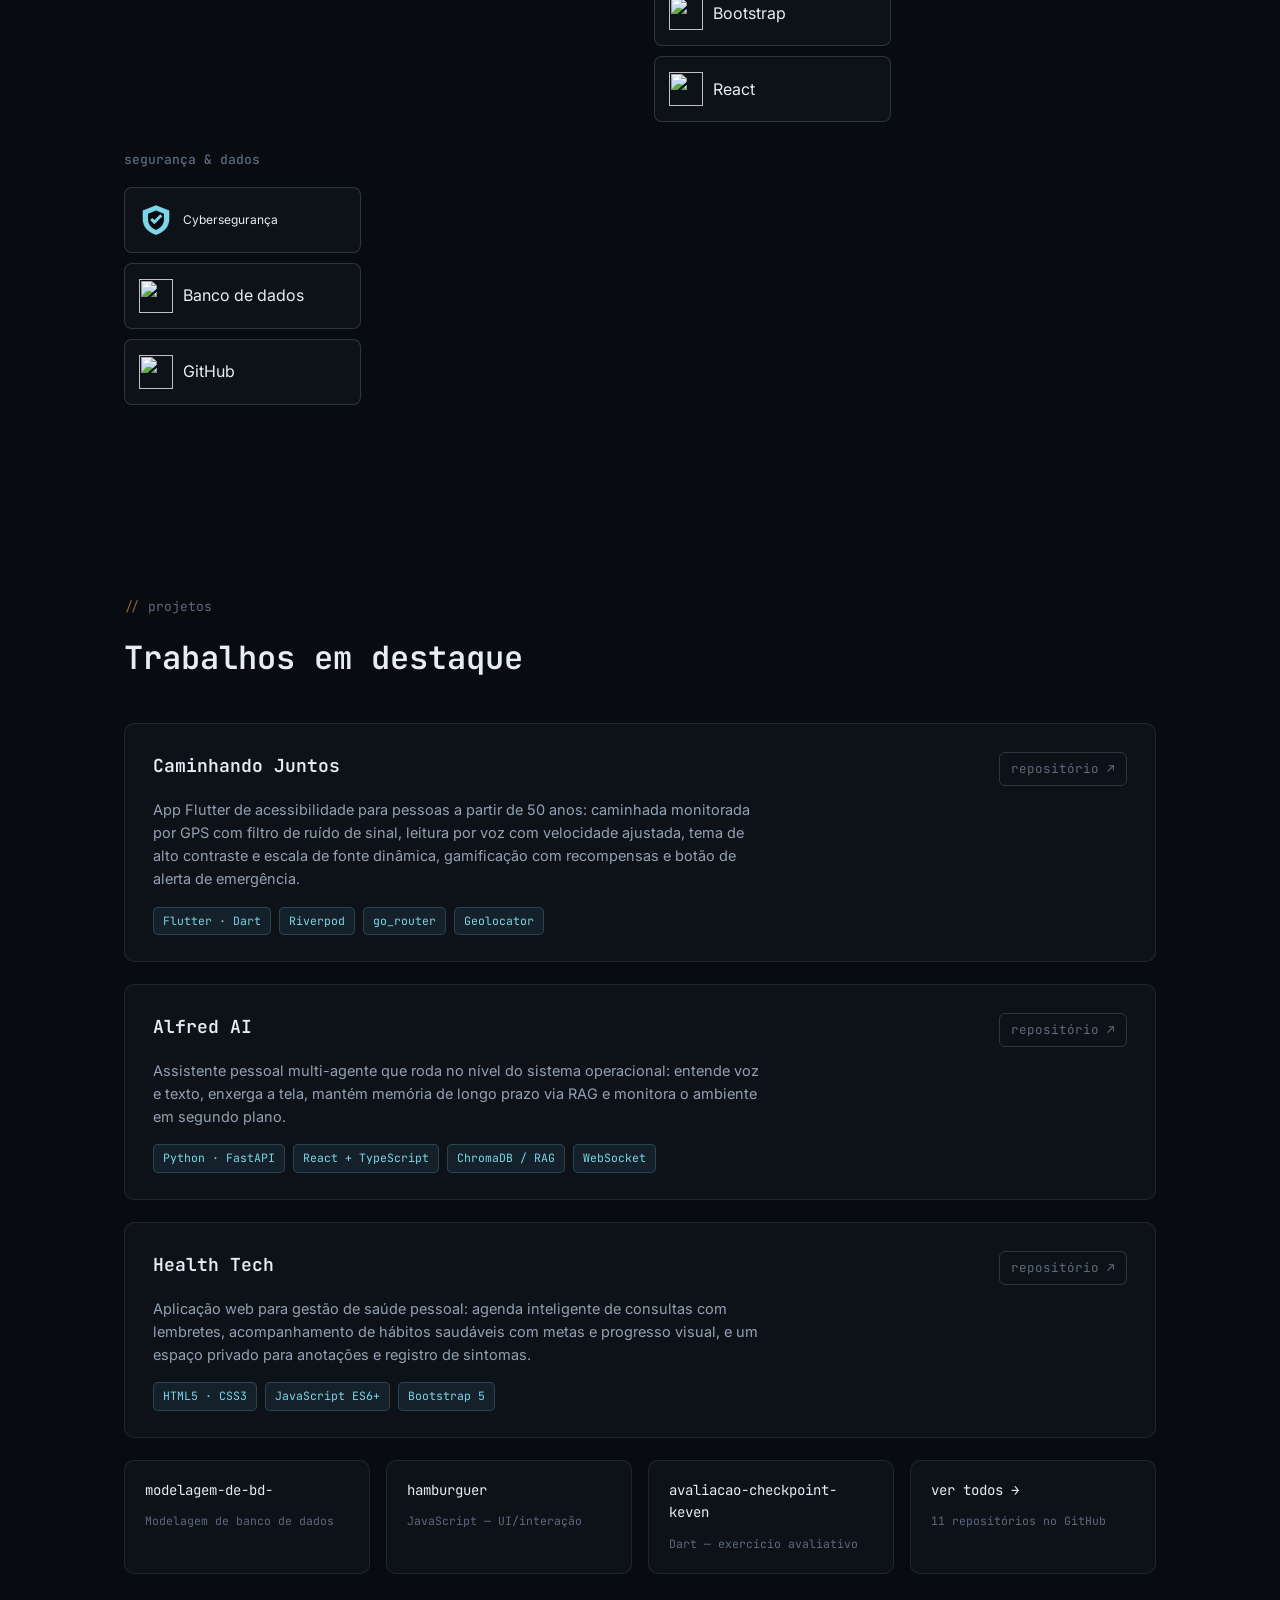
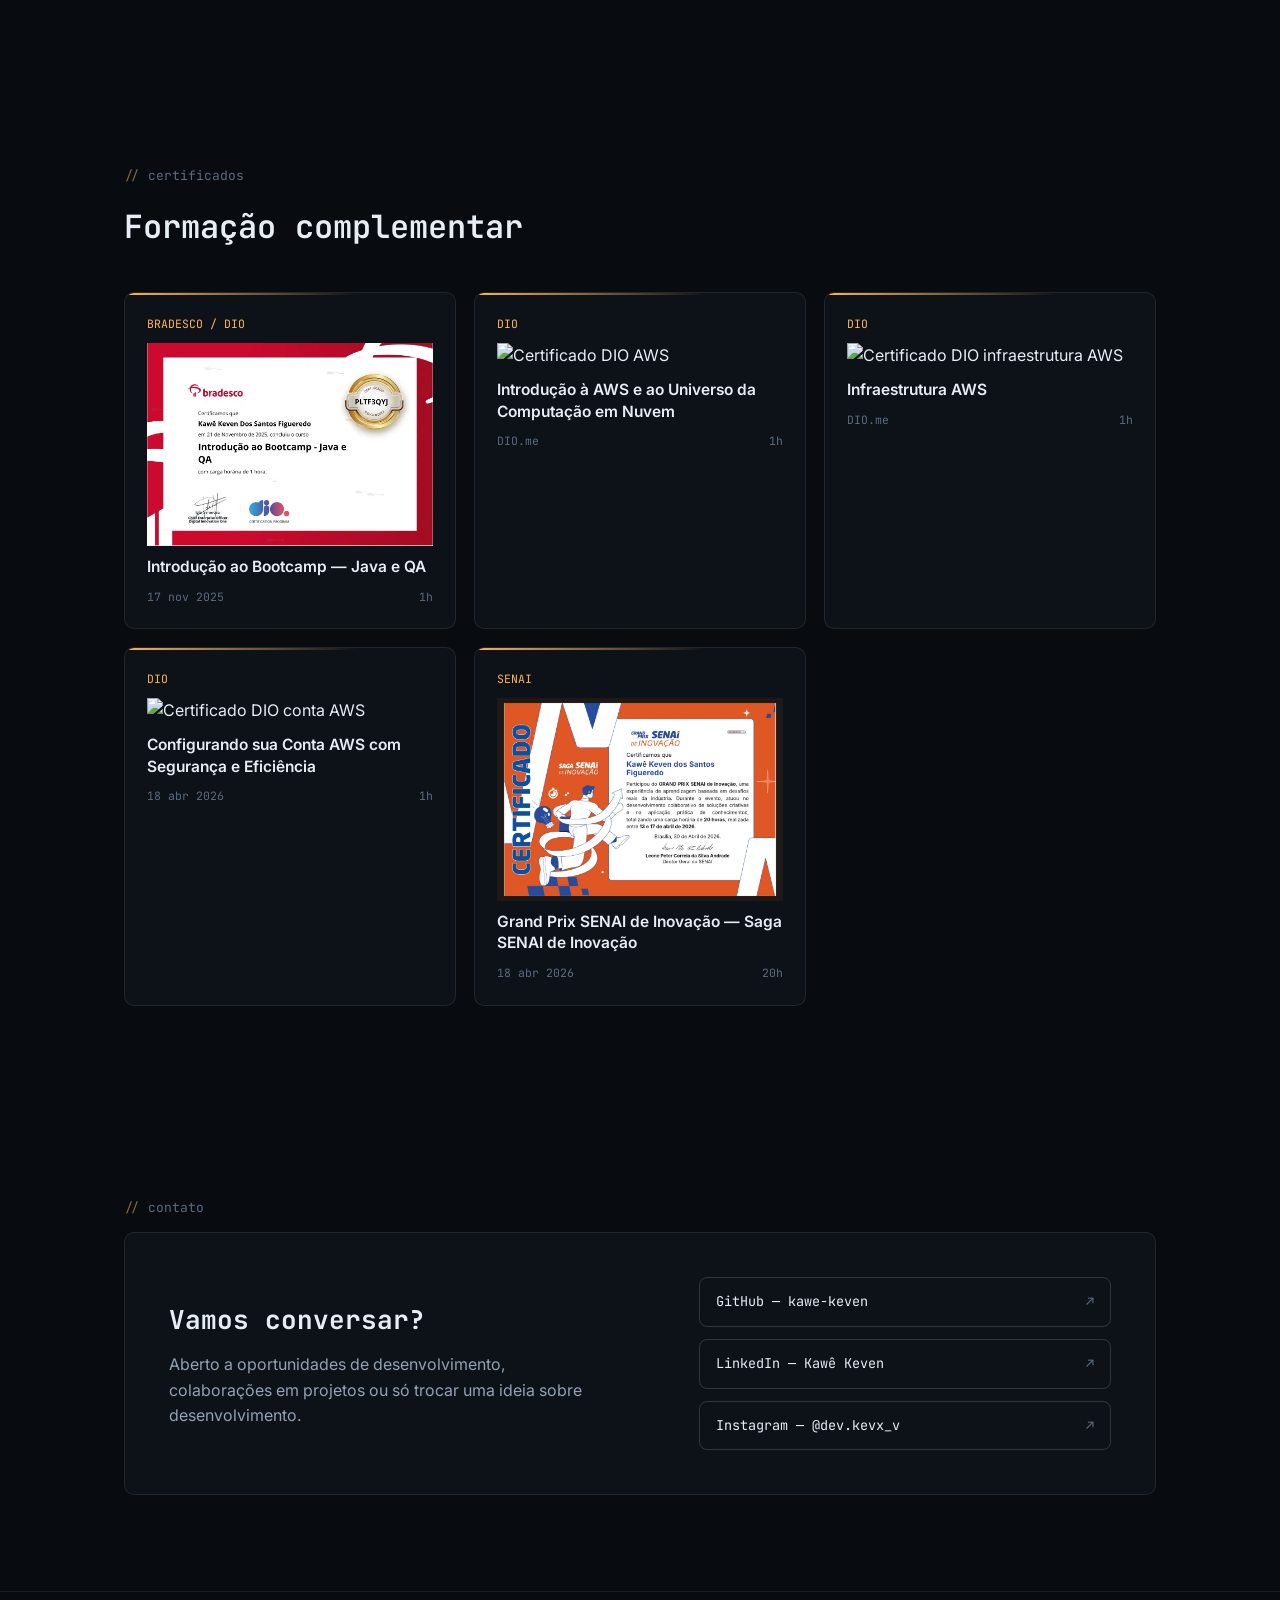
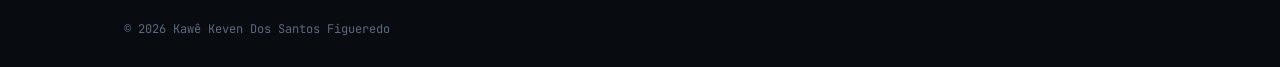
==== commit 4a68001d: "Revert "Add portfolio SEO and security headers" This reverts commit 144f67e32031e520d0595670841e04a6" ====
--- a/css/styles.css
+++ b/css/styles.css
@@ -15,11 +15,15 @@
   --sans: 'Inter', system-ui, sans-serif;
   --radius: 10px;
   --maxw: 1080px;
+  --nav-height: 60px;
 }
 
 /* Base */
 * { box-sizing: border-box; }
-html { scroll-behavior: smooth; }
+html {
+  scroll-behavior: smooth;
+  scroll-padding-top: var(--nav-height);
+}
 body {
   margin: 0;
   color: var(--ink);
@@ -58,7 +62,7 @@
   backdrop-filter: blur(10px);
   border-bottom: 1px solid var(--line);
 }
-.nav-row { display: flex; align-items: center; justify-content: space-between; height: 60px; }
+.nav-row { display: flex; align-items: center; justify-content: space-between; height: var(--nav-height); }
 .brand {
   display: flex;
   align-items: center;
@@ -244,7 +248,7 @@
   from { opacity: 0; transform: translateY(22px) scale(0.97); }
   to { opacity: 1; transform: translateY(0) scale(1); }
 }
-.reveal { opacity: 0; transform: translateY(18px); transition: opacity 0.6s ease, transform 0.6s ease; }
+.reveal { opacity: 0; transform: translateY(18px); transition: opacity 0.7s cubic-bezier(0.22, 1, 0.36, 1), transform 0.7s cubic-bezier(0.22, 1, 0.36, 1); }
 .reveal.in { opacity: 1; transform: translateY(0); }
 
 /* Responsive layout */
@@ -274,9 +278,9 @@
   .cert-preview figcaption { max-width: calc(100% - 36px); overflow: hidden; text-overflow: ellipsis; }
 }
 @media (max-width: 480px) {
+  :root { --nav-height: 56px; }
   body { font-size: 15px; }
   .wrap { padding: 0 14px; }
-  .nav-row { height: 56px; }
   .brand { font-size: 13px; }
   .brand .cur { width: 7px; height: 14px; }
   .nav-toggle { padding: 7px 9px; font-size: 12px; }
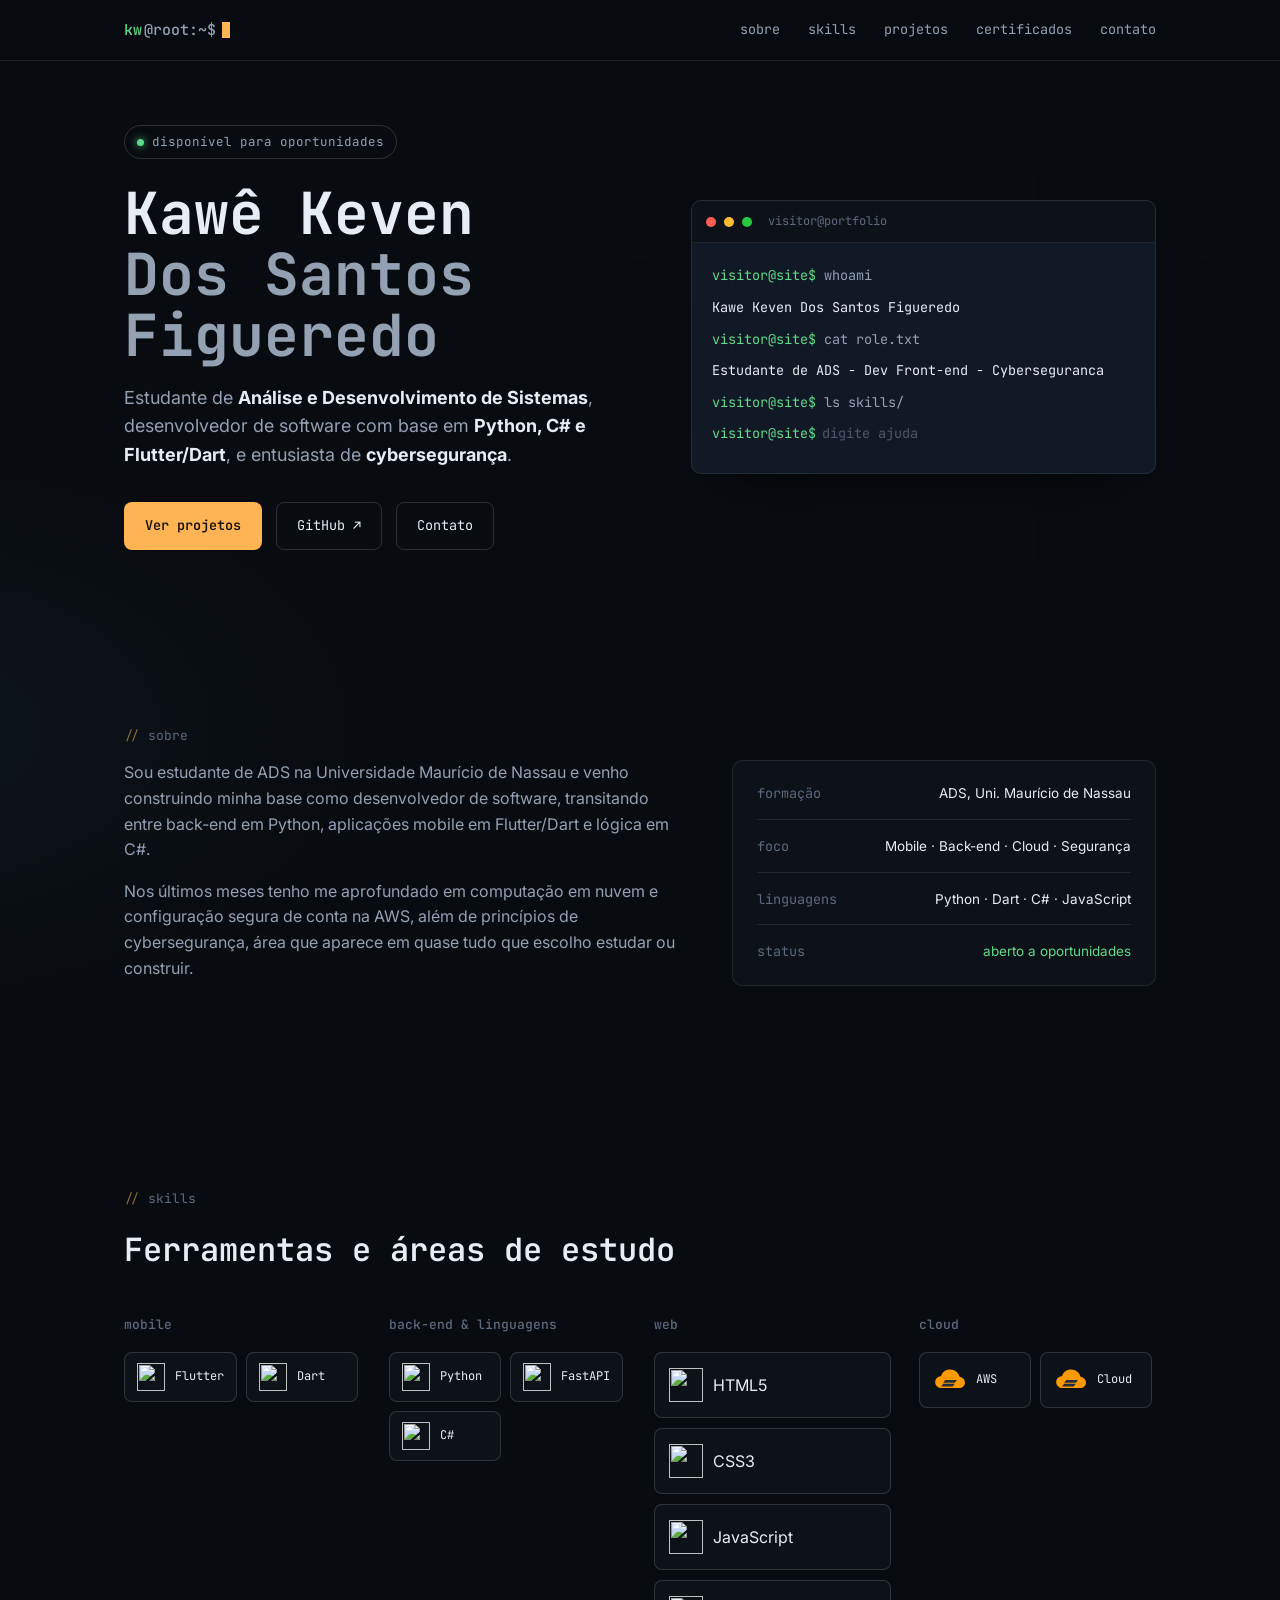
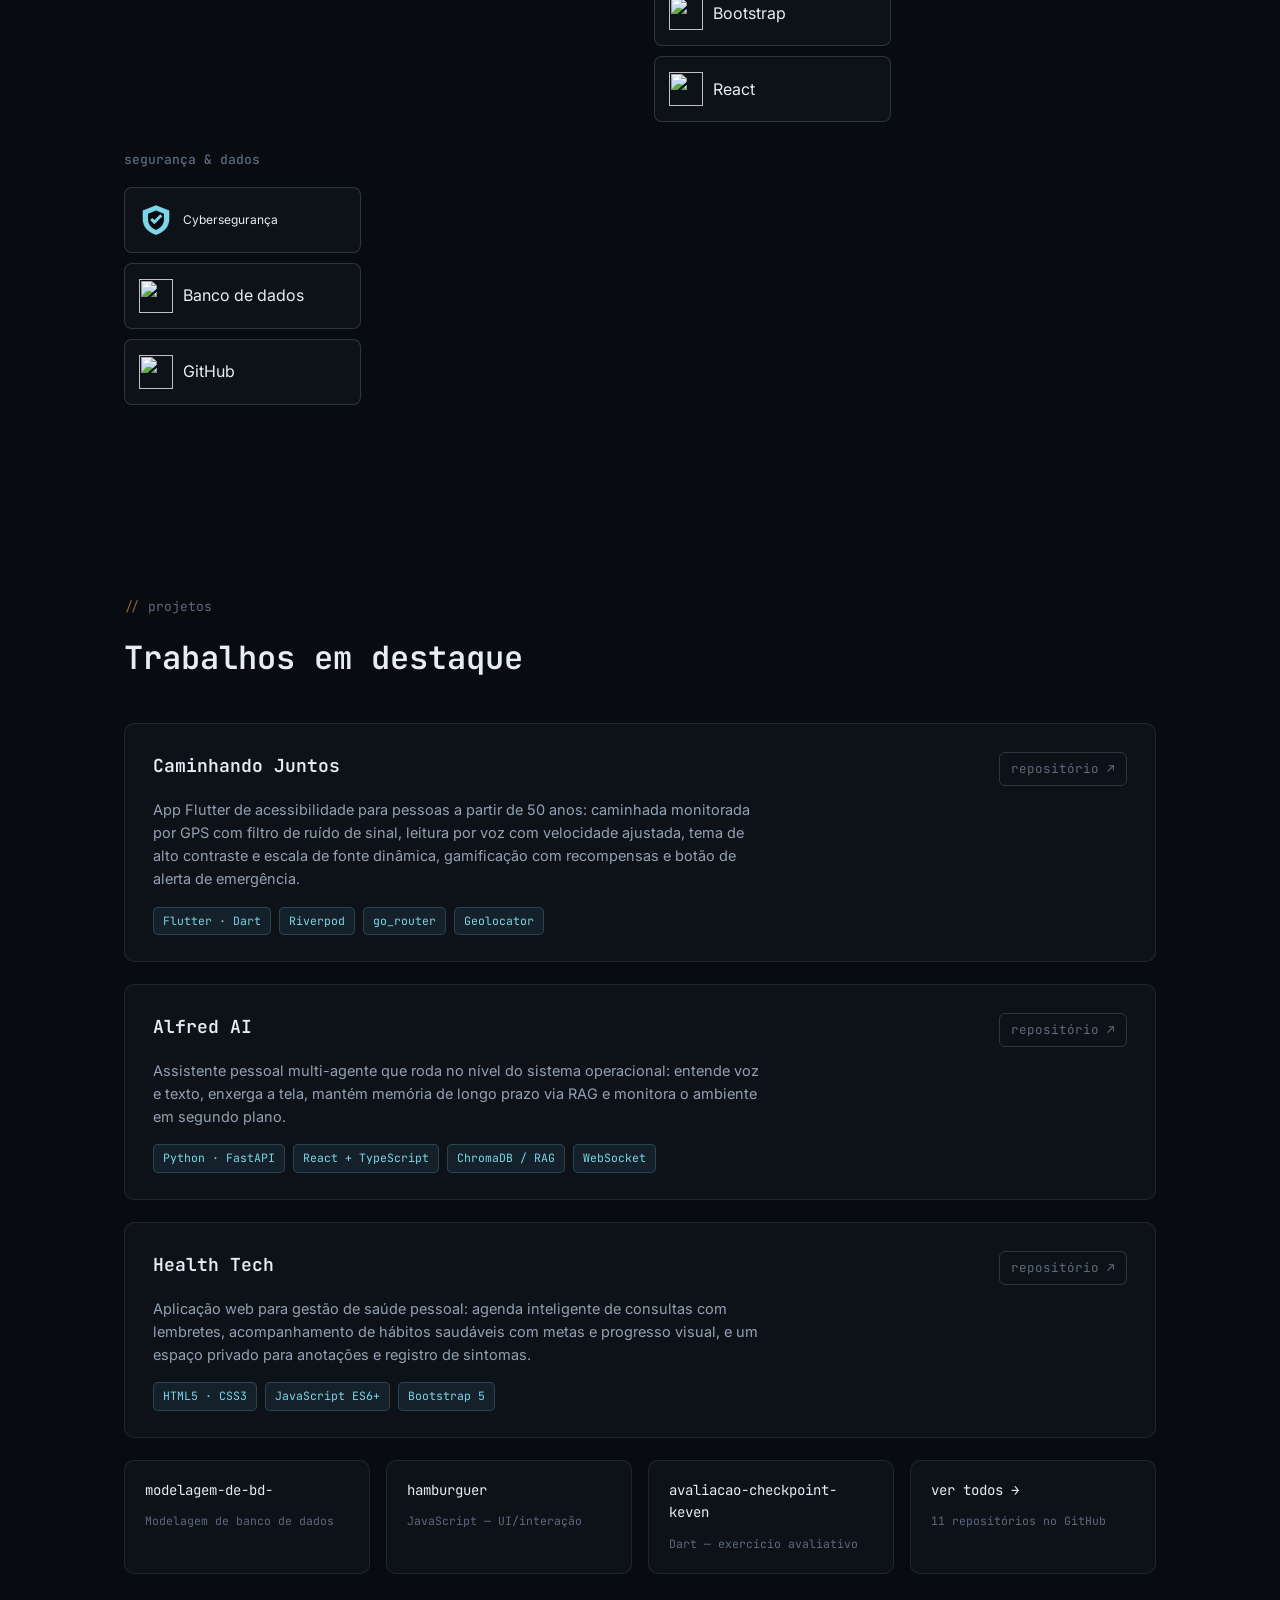
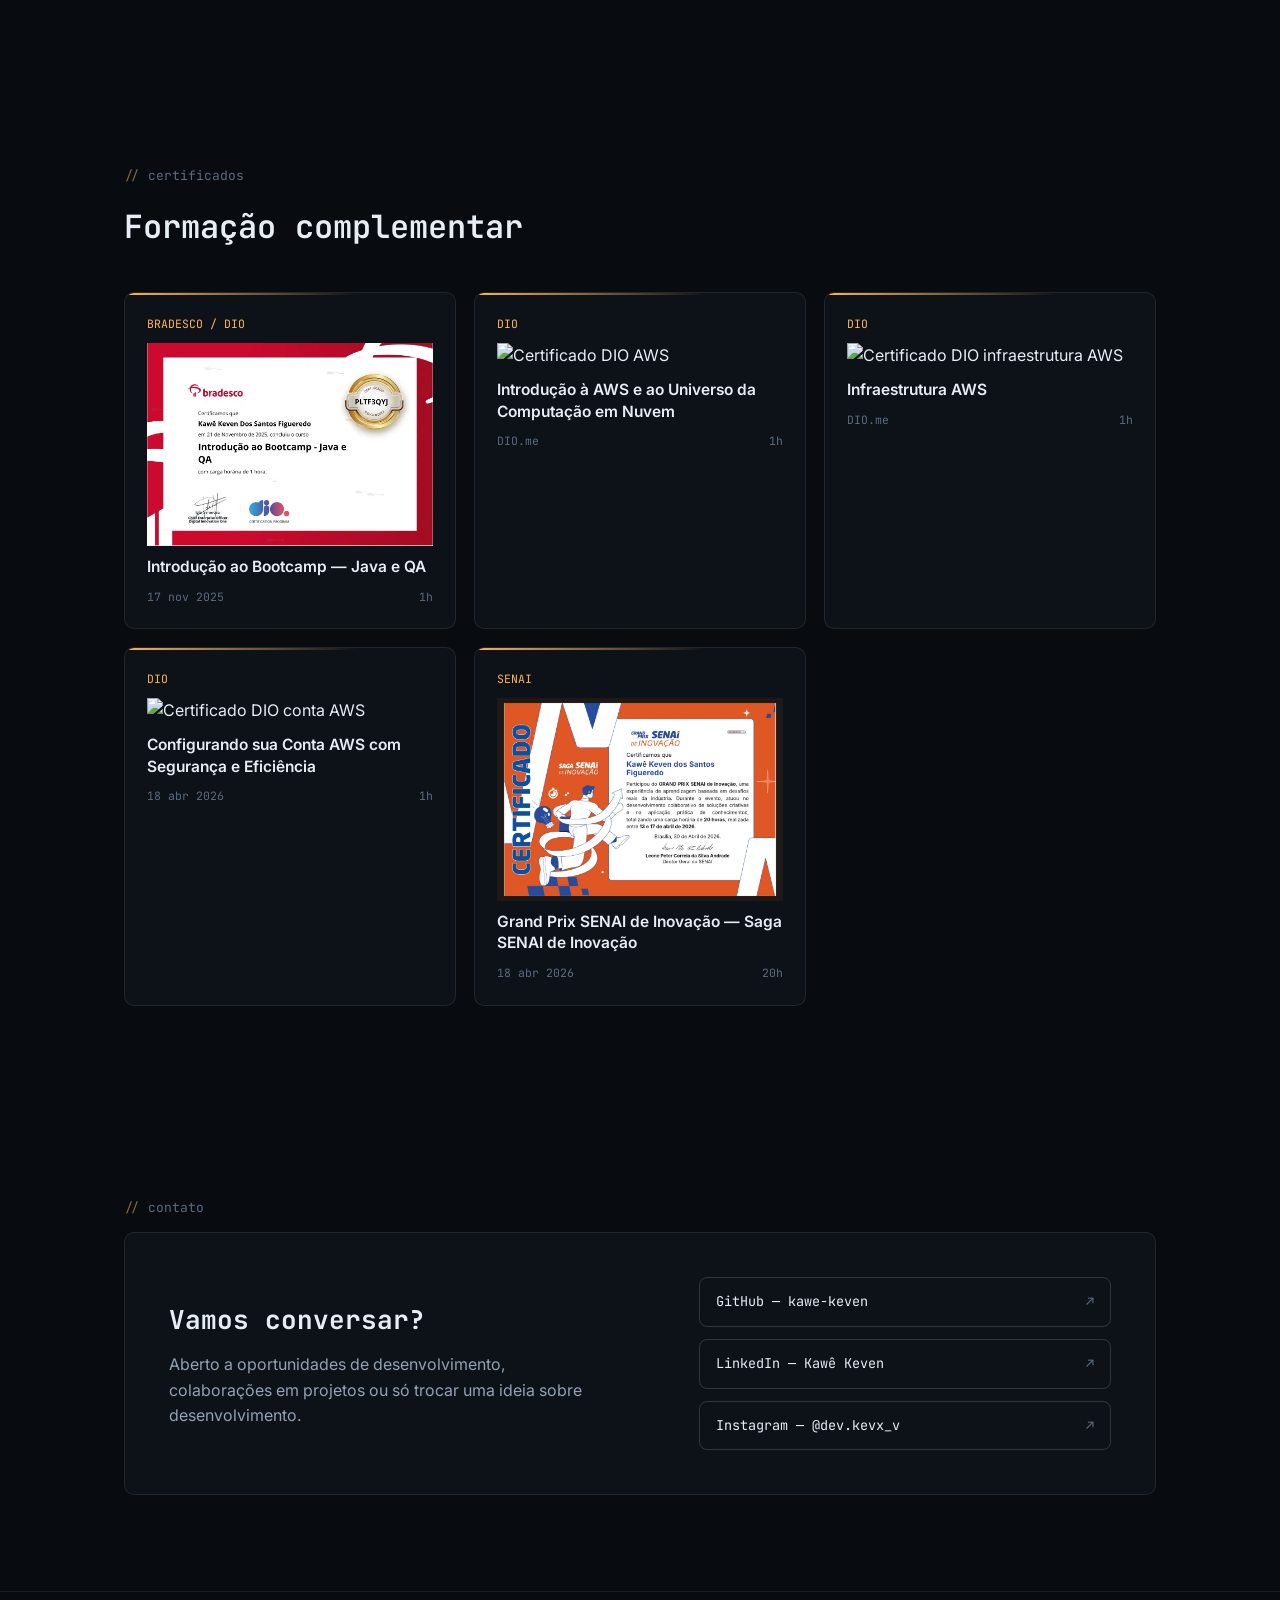
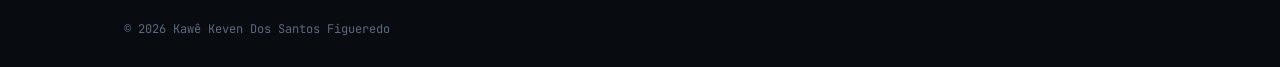
==== commit ddd0669a: "Add portfolio SEO and security headers Co-authored-by: Copilot <223556219+Copilot@users.noreply.gith" ====
--- a/index.html
+++ b/index.html
@@ -3,8 +3,25 @@
 <head>
 <meta charset="UTF-8">
 <meta name="viewport" content="width=device-width, initial-scale=1.0">
-<title>Kawê Keven — Dev Front-end &amp; Cybersegurança</title>
+<title>Kawê Keven — Dev Fulstack &amp; Cybersegurança</title>
 <meta name="description" content="Portfólio de Kawê Keven Dos Santos Figueredo — estudante de ADS, desenvolvedor front-end e entusiasta de cybersegurança em Sergipe, Brasil.">
+<meta name="google-site-verification" content="cRcxVCaYq1au2a1VuE2xTvO0HtvDgsrWWpjc5lg7yFA">
+<meta name="robots" content="index, follow">
+<link rel="canonical" href="https://portifolio.kevenkawe15.workers.dev/">
+<link rel="sitemap" type="application/xml" href="/site.xml">
+<meta property="og:type" content="website">
+<meta property="og:url" content="https://portifolio.kevenkawe15.workers.dev/">
+<meta property="og:title" content="Kawê Keven — Dev Front-end &amp; Cybersegurança">
+<meta property="og:description" content="Portfólio de Kawê Keven Dos Santos Figueredo — estudante de ADS, desenvolvedor front-end e entusiasta de cybersegurança em Sergipe, Brasil.">
+<meta property="og:image" content="https://portifolio.kevenkawe15.workers.dev/assets/images/og-image.png">
+<meta property="og:image:width" content="1200">
+<meta property="og:image:height" content="630">
+<meta property="og:image:alt" content="Kawê Keven — desenvolvedor de software, front-end e entusiasta de cybersegurança">
+<meta property="og:locale" content="pt_BR">
+<meta name="twitter:card" content="summary_large_image">
+<meta name="twitter:title" content="Kawê Keven — Dev Front-end &amp; Cybersegurança">
+<meta name="twitter:description" content="Portfólio de Kawê Keven Dos Santos Figueredo — estudante de ADS, desenvolvedor front-end e entusiasta de cybersegurança em Sergipe, Brasil.">
+<meta name="twitter:image" content="https://portifolio.kevenkawe15.workers.dev/assets/images/og-image.png">
 <link rel="icon" href="data:image/svg+xml,<svg xmlns=%22http://www.w3.org/2000/svg%22 viewBox=%220 0 100 100%22><text y=%22.9em%22 font-size=%2290%22 fill=%22%23ffb454%22>&gt;_</text></svg>">
 <link rel="preconnect" href="https://fonts.googleapis.com"><link rel="preconnect" href="https://fonts.gstatic.com" crossorigin>
 <link href="https://fonts.googleapis.com/css2?family=JetBrains+Mono:ital,wght@0,400;0,500;0,600;0,700;1,400&amp;family=Inter:wght@400;500;600;700;800&amp;display=swap" rel="stylesheet">
--- a/css/styles.css
+++ b/css/styles.css
@@ -120,6 +120,7 @@
 .status-pill .dot { width: 7px; height: 7px; background: var(--green); border-radius: 50%; box-shadow: 0 0 8px var(--green); }
 h1.hero-name { margin: 0 0 18px; font-family: var(--mono); font-size: clamp(36px, 5.6vw, 58px); font-weight: 700; line-height: 1.05; }
 h1.hero-name .last { color: var(--ink-dim); }
+h1.hero-name.typing .last::after { content: '▋'; display: inline-block; margin-left: 0.12em; color: var(--amber); animation: blink 0.8s step-end infinite; }
 p.hero-role { max-width: 46ch; margin: 0 0 32px; color: var(--ink-dim); font-size: 18px; }
 p.hero-role strong { color: var(--ink); }
 .hero-ctas { display: flex; flex-wrap: wrap; gap: 14px; }
@@ -250,6 +251,8 @@
 }
 .reveal { opacity: 0; transform: translateY(18px); transition: opacity 0.7s cubic-bezier(0.22, 1, 0.36, 1), transform 0.7s cubic-bezier(0.22, 1, 0.36, 1); }
 .reveal.in { opacity: 1; transform: translateY(0); }
+.proj-minor.reveal.in:hover { transform: translateY(-2px); }
+.cert-card.reveal.in:hover, .cert-card.reveal.in:focus-visible { transform: translateY(-7px) scale(1.012); }
 
 /* Responsive layout */
 @media (max-width: 900px) { .hero-grid { grid-template-columns: 1fr; gap: 40px; } }
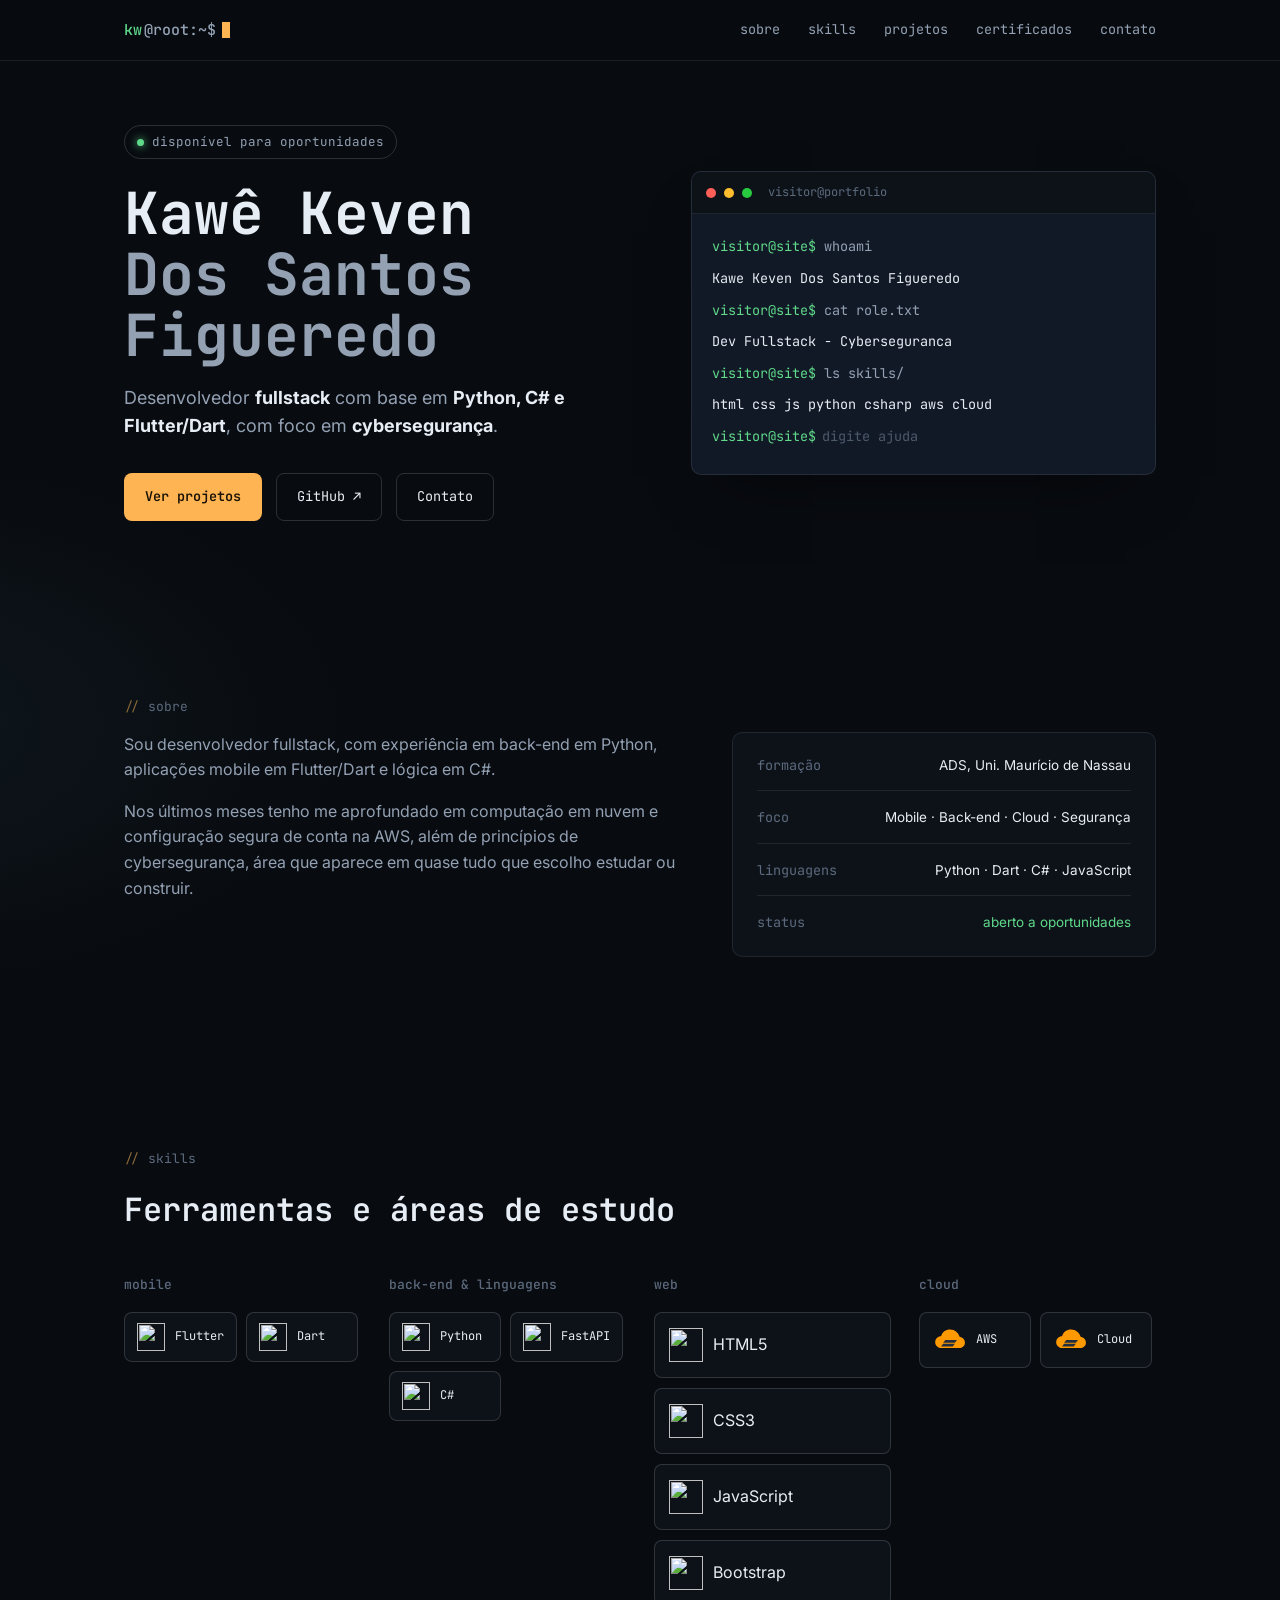
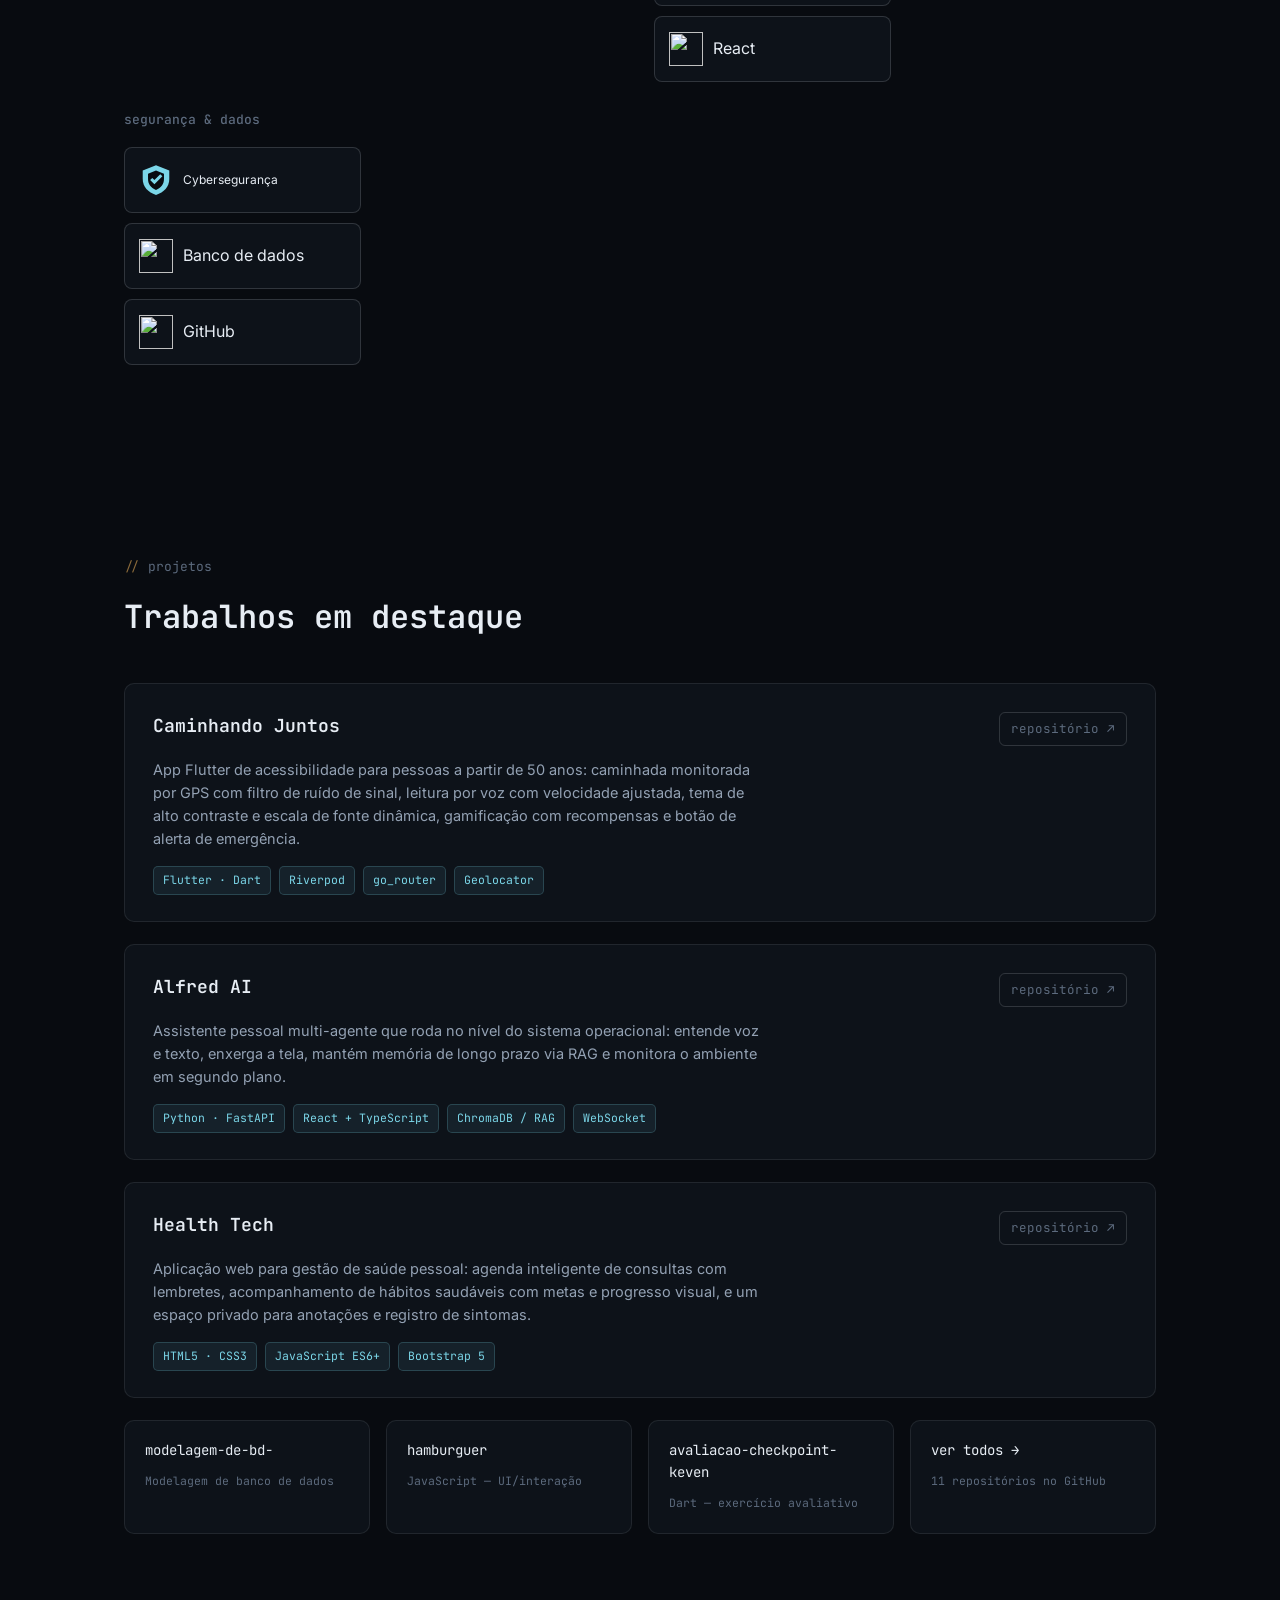
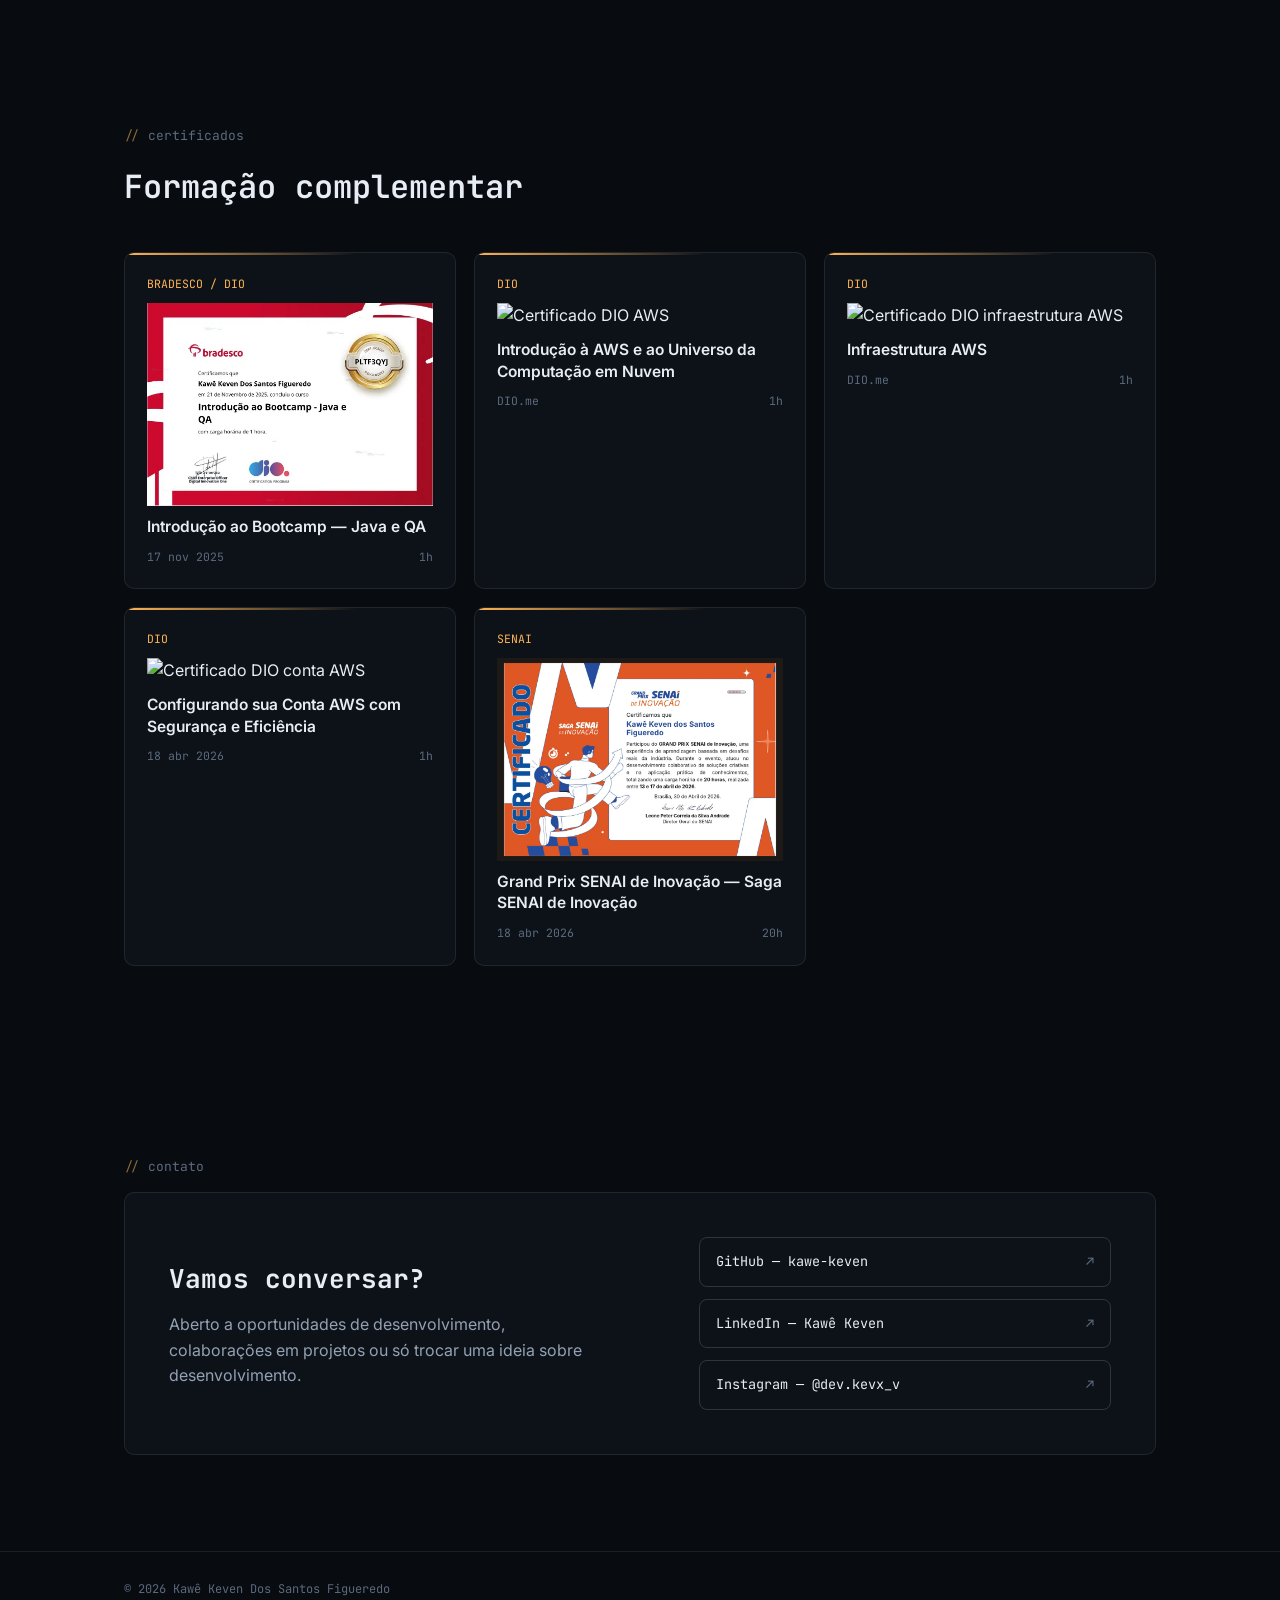
==== commit 37ad7d36: "Update portfolio role to fullstack Co-authored-by: Copilot <223556219+Copilot@users.noreply.github.c" ====
--- a/index.html
+++ b/index.html
@@ -3,24 +3,24 @@
 <head>
 <meta charset="UTF-8">
 <meta name="viewport" content="width=device-width, initial-scale=1.0">
-<title>Kawê Keven — Dev Fulstack &amp; Cybersegurança</title>
-<meta name="description" content="Portfólio de Kawê Keven Dos Santos Figueredo — estudante de ADS, desenvolvedor front-end e entusiasta de cybersegurança em Sergipe, Brasil.">
+<title>Kawê Keven — Dev Fullstack &amp; Cybersegurança</title>
+<meta name="description" content="Portfólio de Kawê Keven Dos Santos Figueredo — desenvolvedor fullstack e entusiasta de cybersegurança.">
 <meta name="google-site-verification" content="cRcxVCaYq1au2a1VuE2xTvO0HtvDgsrWWpjc5lg7yFA">
 <meta name="robots" content="index, follow">
 <link rel="canonical" href="https://portifolio.kevenkawe15.workers.dev/">
 <link rel="sitemap" type="application/xml" href="/site.xml">
 <meta property="og:type" content="website">
 <meta property="og:url" content="https://portifolio.kevenkawe15.workers.dev/">
-<meta property="og:title" content="Kawê Keven — Dev Front-end &amp; Cybersegurança">
-<meta property="og:description" content="Portfólio de Kawê Keven Dos Santos Figueredo — estudante de ADS, desenvolvedor front-end e entusiasta de cybersegurança em Sergipe, Brasil.">
+<meta property="og:title" content="Kawê Keven — Dev Fullstack &amp; Cybersegurança">
+<meta property="og:description" content="Portfólio de Kawê Keven Dos Santos Figueredo — desenvolvedor fullstack e entusiasta de cybersegurança.">
 <meta property="og:image" content="https://portifolio.kevenkawe15.workers.dev/assets/images/og-image.png">
 <meta property="og:image:width" content="1200">
 <meta property="og:image:height" content="630">
-<meta property="og:image:alt" content="Kawê Keven — desenvolvedor de software, front-end e entusiasta de cybersegurança">
+<meta property="og:image:alt" content="Kawê Keven — desenvolvedor fullstack e entusiasta de cybersegurança">
 <meta property="og:locale" content="pt_BR">
 <meta name="twitter:card" content="summary_large_image">
-<meta name="twitter:title" content="Kawê Keven — Dev Front-end &amp; Cybersegurança">
-<meta name="twitter:description" content="Portfólio de Kawê Keven Dos Santos Figueredo — estudante de ADS, desenvolvedor front-end e entusiasta de cybersegurança em Sergipe, Brasil.">
+<meta name="twitter:title" content="Kawê Keven — Dev Fullstack &amp; Cybersegurança">
+<meta name="twitter:description" content="Portfólio de Kawê Keven Dos Santos Figueredo — desenvolvedor fullstack e entusiasta de cybersegurança.">
 <meta name="twitter:image" content="https://portifolio.kevenkawe15.workers.dev/assets/images/og-image.png">
 <link rel="icon" href="data:image/svg+xml,<svg xmlns=%22http://www.w3.org/2000/svg%22 viewBox=%220 0 100 100%22><text y=%22.9em%22 font-size=%2290%22 fill=%22%23ffb454%22>&gt;_</text></svg>">
 <link rel="preconnect" href="https://fonts.googleapis.com"><link rel="preconnect" href="https://fonts.gstatic.com" crossorigin>
@@ -30,9 +30,9 @@
 <body>
 <header class="nav"><div class="wrap nav-row"><a href="#top" class="brand"><span class="p1">kw</span><span class="p2">@root:~$</span><span class="cur"></span></a><nav class="links" id="navLinks"><a href="#sobre">sobre</a><a href="#skills">skills</a><a href="#projetos">projetos</a><a href="#certificados">certificados</a><a href="#contato">contato</a></nav><button class="nav-toggle" id="navToggle" aria-label="Abrir menu">menu</button></div></header>
 <main id="top">
-<section class="hero"><div class="wrap hero-grid"><div><span class="status-pill"><span class="dot"></span> disponível para oportunidades</span><h1 class="hero-name">Kawê Keven<br><span class="last">Dos Santos Figueredo</span></h1><p class="hero-role">Estudante de <strong>Análise e Desenvolvimento de Sistemas</strong>, desenvolvedor de software com base em <strong>Python, C# e Flutter/Dart</strong>, e entusiasta de <strong>cybersegurança</strong>.</p><div class="hero-ctas"><a class="btn btn-primary" href="#projetos">Ver projetos</a><a class="btn btn-ghost" href="https://github.com/kawe-keven" target="_blank" rel="noopener">GitHub ↗</a><a class="btn btn-ghost" href="#contato">Contato</a></div></div><div class="term"><div class="term-bar"><span class="term-red"></span><span class="term-yellow"></span><span class="term-green"></span><span class="title">visitor@portfolio</span></div><div class="term-body" id="termBody"></div></div></div></section>
-<section id="sobre"><div class="wrap"><p class="kicker">sobre</p><div class="about-grid reveal"><div class="about-text"><p>Sou estudante de ADS na Universidade Maurício de Nassau e venho construindo minha base como desenvolvedor de software, transitando entre back-end em Python, aplicações mobile em Flutter/Dart e lógica em C#.</p><p>Nos últimos meses tenho me aprofundado em computação em nuvem e configuração segura de conta na AWS, além de princípios de cybersegurança, área que aparece em quase tudo que escolho estudar ou construir.</p></div><div class="facts"><dl><div class="row"><dt>formação</dt><dd>ADS, Uni. Maurício de Nassau</dd></div><div class="row"><dt>foco</dt><dd>Mobile · Back-end · Cloud · Segurança</dd></div><div class="row"><dt>linguagens</dt><dd>Python · Dart · C# · JavaScript</dd></div><div class="row"><dt>status</dt><dd class="status-value">aberto a oportunidades</dd></div></dl></div></div></div></section>
-<section id="skills"><div class="wrap"><p class="kicker">skills</p><h2 class="section-title">Ferramentas e áreas de estudo</h2><div class="skills-groups reveal"><div class="skill-group"><h3>mobile</h3><div class="chip-row"><div class="tool-card"><img src="https://cdn.jsdelivr.net/gh/devicons/devicon@latest/icons/flutter/flutter-original.svg" alt=""><span>Flutter</span></div><div class="tool-card"><img src="https://cdn.jsdelivr.net/gh/devicons/devicon@latest/icons/dart/dart-original.svg" alt=""><span>Dart</span></div></div></div><div class="skill-group"><h3>back-end &amp; linguagens</h3><div class="chip-row"><div class="tool-card"><img src="https://cdn.jsdelivr.net/gh/devicons/devicon@latest/icons/python/python-original.svg" alt=""><span>Python</span></div><div class="tool-card"><img src="https://cdn.jsdelivr.net/gh/devicons/devicon@latest/icons/fastapi/fastapi-original.svg" alt=""><span>FastAPI</span></div><div class="tool-card"><img src="https://cdn.jsdelivr.net/gh/devicons/devicon@latest/icons/csharp/csharp-original.svg" alt=""><span>C#</span></div></div></div><div class="skill-group"><h3>web</h3><div class="study-grid"><div class="study-card"><img src="https://cdn.jsdelivr.net/gh/devicons/devicon@latest/icons/html5/html5-original.svg" alt=""><span>HTML5</span></div><div class="study-card"><img src="https://cdn.jsdelivr.net/gh/devicons/devicon@latest/icons/css3/css3-original.svg" alt=""><span>CSS3</span></div><div class="study-card"><img src="https://cdn.jsdelivr.net/gh/devicons/devicon@latest/icons/javascript/javascript-original.svg" alt=""><span>JavaScript</span></div><div class="study-card"><img src="https://cdn.jsdelivr.net/gh/devicons/devicon@latest/icons/bootstrap/bootstrap-original.svg" alt=""><span>Bootstrap</span></div><div class="study-card"><img src="https://cdn.jsdelivr.net/gh/devicons/devicon@latest/icons/react/react-original.svg" alt=""><span>React</span></div></div></div><div class="skill-group"><h3>cloud</h3><div class="chip-row"><div class="tool-card"><span>☁ AWS</span></div><div class="tool-card"><span>☁ Cloud</span></div></div></div><div class="skill-group"><h3>segurança &amp; dados</h3><div class="study-grid"><div class="study-card"><span>🛡 Cybersegurança</span></div><div class="study-card"><img src="https://cdn.jsdelivr.net/gh/devicons/devicon@latest/icons/mysql/mysql-original.svg" alt=""><span>Banco de dados</span></div><div class="study-card"><img src="https://cdn.jsdelivr.net/gh/devicons/devicon@latest/icons/github/github-original.svg" alt=""><span>GitHub</span></div></div></div></div></div></section>
+<section class="hero"><div class="wrap hero-grid"><div><span class="status-pill"><span class="dot"></span> disponível para oportunidades</span><h1 class="hero-name">Kawê Keven<br><span class="last">Dos Santos Figueredo</span></h1><p class="hero-role">Desenvolvedor <strong>fullstack</strong> com base em <strong>Python, C# e Flutter/Dart</strong>, com foco em <strong>cybersegurança</strong>.</p>
+<div class="hero-ctas"><a class="btn btn-primary" href="#projetos">Ver projetos</a><a class="btn btn-ghost" href="https://github.com/kawe-keven" target="_blank" rel="noopener">GitHub ↗</a><a class="btn btn-ghost" href="#contato">Contato</a></div></div><div class="term"><div class="term-bar"><span class="term-red"></span><span class="term-yellow"></span><span class="term-green"></span><span class="title">visitor@portfolio</span></div><div class="term-body" id="termBody"></div></div></div></section><section id="sobre"><div class="wrap"><p class="kicker">sobre</p><div class="about-grid reveal"><div class="about-text"><p>Sou desenvolvedor fullstack, com experiência em back-end em Python, aplicações mobile em Flutter/Dart e lógica em C#.</p><p>Nos últimos meses tenho me aprofundado em computação em nuvem e configuração segura de conta na AWS, além de princípios de cybersegurança, área que aparece em quase tudo que escolho estudar ou construir.</p>
+</div><div class="facts"><dl><div class="row"><dt>formação</dt><dd>ADS, Uni. Maurício de Nassau</dd></div><div class="row"><dt>foco</dt><dd>Mobile · Back-end · Cloud · Segurança</dd></div><div class="row"><dt>linguagens</dt><dd>Python · Dart · C# · JavaScript</dd></div><div class="row"><dt>status</dt><dd class="status-value">aberto a oportunidades</dd></div></dl></div></div></div></section><section id="skills"><div class="wrap"><p class="kicker">skills</p><h2 class="section-title">Ferramentas e áreas de estudo</h2><div class="skills-groups reveal"><div class="skill-group"><h3>mobile</h3><div class="chip-row"><div class="tool-card"><img src="https://cdn.jsdelivr.net/gh/devicons/devicon@latest/icons/flutter/flutter-original.svg" alt=""><span>Flutter</span></div><div class="tool-card"><img src="https://cdn.jsdelivr.net/gh/devicons/devicon@latest/icons/dart/dart-original.svg" alt=""><span>Dart</span></div></div></div><div class="skill-group"><h3>back-end &amp; linguagens</h3><div class="chip-row"><div class="tool-card"><img src="https://cdn.jsdelivr.net/gh/devicons/devicon@latest/icons/python/python-original.svg" alt=""><span>Python</span></div><div class="tool-card"><img src="https://cdn.jsdelivr.net/gh/devicons/devicon@latest/icons/fastapi/fastapi-original.svg" alt=""><span>FastAPI</span></div><div class="tool-card"><img src="https://cdn.jsdelivr.net/gh/devicons/devicon@latest/icons/csharp/csharp-original.svg" alt=""><span>C#</span></div></div></div><div class="skill-group"><h3>web</h3><div class="study-grid"><div class="study-card"><img src="https://cdn.jsdelivr.net/gh/devicons/devicon@latest/icons/html5/html5-original.svg" alt=""><span>HTML5</span></div><div class="study-card"><img src="https://cdn.jsdelivr.net/gh/devicons/devicon@latest/icons/css3/css3-original.svg" alt=""><span>CSS3</span></div><div class="study-card"><img src="https://cdn.jsdelivr.net/gh/devicons/devicon@latest/icons/javascript/javascript-original.svg" alt=""><span>JavaScript</span></div><div class="study-card"><img src="https://cdn.jsdelivr.net/gh/devicons/devicon@latest/icons/bootstrap/bootstrap-original.svg" alt=""><span>Bootstrap</span></div><div class="study-card"><img src="https://cdn.jsdelivr.net/gh/devicons/devicon@latest/icons/react/react-original.svg" alt=""><span>React</span></div></div></div><div class="skill-group"><h3>cloud</h3><div class="chip-row"><div class="tool-card"><span>☁ AWS</span></div><div class="tool-card"><span>☁ Cloud</span></div></div></div><div class="skill-group"><h3>segurança &amp; dados</h3><div class="study-grid"><div class="study-card"><span>🛡 Cybersegurança</span></div><div class="study-card"><img src="https://cdn.jsdelivr.net/gh/devicons/devicon@latest/icons/mysql/mysql-original.svg" alt=""><span>Banco de dados</span></div><div class="study-card"><img src="https://cdn.jsdelivr.net/gh/devicons/devicon@latest/icons/github/github-original.svg" alt=""><span>GitHub</span></div></div></div></div></div></section>
 <section id="projetos"><div class="wrap"><p class="kicker">projetos</p><h2 class="section-title">Trabalhos em destaque</h2><div class="proj-featured reveal"><article class="proj-card" data-tilt><div class="proj-top"><h3 class="proj-name">Caminhando Juntos</h3><a class="proj-link" href="https://github.com/kawe-keven/aplicativo-caminhando-juntos" target="_blank" rel="noopener">repositório ↗</a></div><p class="proj-desc">App Flutter de acessibilidade para pessoas a partir de 50 anos: caminhada monitorada por GPS com filtro de ruído de sinal, leitura por voz com velocidade ajustada, tema de alto contraste e escala de fonte dinâmica, gamificação com recompensas e botão de alerta de emergência.</p><div class="stack-row"><span class="stack-tag">Flutter · Dart</span><span class="stack-tag">Riverpod</span><span class="stack-tag">go_router</span><span class="stack-tag">Geolocator</span></div></article><article class="proj-card" data-tilt><div class="proj-top"><h3 class="proj-name">Alfred AI</h3><a class="proj-link" href="https://github.com/kawe-keven/projeto-Alfred" target="_blank" rel="noopener">repositório ↗</a></div><p class="proj-desc">Assistente pessoal multi-agente que roda no nível do sistema operacional: entende voz e texto, enxerga a tela, mantém memória de longo prazo via RAG e monitora o ambiente em segundo plano.</p><div class="stack-row"><span class="stack-tag">Python · FastAPI</span><span class="stack-tag">React + TypeScript</span><span class="stack-tag">ChromaDB / RAG</span><span class="stack-tag">WebSocket</span></div></article><article class="proj-card" data-tilt><div class="proj-top"><h3 class="proj-name">Health Tech</h3><a class="proj-link" href="https://github.com/kawe-keven/Mente-Corpo" target="_blank" rel="noopener">repositório ↗</a></div><p class="proj-desc">Aplicação web para gestão de saúde pessoal: agenda inteligente de consultas com lembretes, acompanhamento de hábitos saudáveis com metas e progresso visual, e um espaço privado para anotações e registro de sintomas.</p><div class="stack-row"><span class="stack-tag">HTML5 · CSS3</span><span class="stack-tag">JavaScript ES6+</span><span class="stack-tag">Bootstrap 5</span></div></article></div><div class="proj-minor-grid reveal"><a class="proj-minor" href="https://github.com/kawe-keven/modelagem-de-bd-" target="_blank" rel="noopener"><span class="pm-name">modelagem-de-bd-</span><span class="pm-lang">Modelagem de banco de dados</span></a><a class="proj-minor" href="https://github.com/kawe-keven/hamburguer" target="_blank" rel="noopener"><span class="pm-name">hamburguer</span><span class="pm-lang">JavaScript — UI/interação</span></a><a class="proj-minor" href="https://github.com/kawe-keven/avaliacao-checkpoint-keven" target="_blank" rel="noopener"><span class="pm-name">avaliacao-checkpoint-keven</span><span class="pm-lang">Dart — exercício avaliativo</span></a><a class="proj-minor" href="https://github.com/kawe-keven?tab=repositories" target="_blank" rel="noopener"><span class="pm-name">ver todos →</span><span class="pm-lang">11 repositórios no GitHub</span></a></div></div></section>
 <section id="certificados"><div class="wrap"><p class="kicker">certificados</p><h2 class="section-title">Formação complementar</h2><div class="cert-grid reveal"><div class="cert-card" tabindex="0" data-cert-image="assets/images/certificado%20bradesco.jpg" data-cert-title="Introdução ao Bootcamp — Java e QA" data-cert-issuer="BRADESCO / DIO"><a href="assets/images/certificado%20bradesco.jpg" target="_blank" rel="noopener"><div class="cert-issuer">BRADESCO / DIO</div><img class="cert-thumb" src="assets/images/certificado%20bradesco.jpg" alt="Certificado Bradesco e DIO"><p class="cert-name">Introdução ao Bootcamp — Java e QA</p><div class="cert-meta"><span>17 nov 2025</span><span>1h</span></div></a></div><div class="cert-card" tabindex="0" data-cert-image="https://hermes.dio.me/certificates/cover/T1TBRRX3.jpg" data-cert-title="Introdução à AWS e ao Universo da Computação em Nuvem" data-cert-issuer="DIO"><a href="https://www.dio.me/certificate/T1TBRRX3/share" target="_blank" rel="noopener"><div class="cert-issuer">DIO</div><img class="cert-thumb" src="https://hermes.dio.me/certificates/cover/T1TBRRX3.jpg" alt="Certificado DIO AWS"><p class="cert-name">Introdução à AWS e ao Universo da Computação em Nuvem</p><div class="cert-meta"><span>DIO.me</span><span>1h</span></div></a></div><div class="cert-card" tabindex="0" data-cert-image="https://hermes.dio.me/certificates/cover/B6QYOEN6.jpg" data-cert-title="Infraestrutura AWS" data-cert-issuer="DIO"><a href="https://www.dio.me/certificate/B6QYOEN6/share" target="_blank" rel="noopener"><div class="cert-issuer">DIO</div><img class="cert-thumb" src="https://hermes.dio.me/certificates/cover/B6QYOEN6.jpg" alt="Certificado DIO infraestrutura AWS"><p class="cert-name">Infraestrutura AWS</p><div class="cert-meta"><span>DIO.me</span><span>1h</span></div></a></div><div class="cert-card" tabindex="0" data-cert-image="https://hermes.dio.me/certificates/cover/PREGUCG9.jpg" data-cert-title="Configurando sua Conta AWS com Segurança e Eficiência" data-cert-issuer="DIO"><a href="https://www.dio.me/certificate/PREGUCG9/share" target="_blank" rel="noopener"><div class="cert-issuer">DIO</div><img class="cert-thumb" src="https://hermes.dio.me/certificates/cover/PREGUCG9.jpg" alt="Certificado DIO conta AWS"><p class="cert-name">Configurando sua Conta AWS com Segurança e Eficiência</p><div class="cert-meta"><span>18 abr 2026</span><span>1h</span></div></a></div><div class="cert-card" tabindex="0" data-cert-image="assets/images/certificado%20senai.jpg" data-cert-title="Grand Prix SENAI de Inovação — Saga SENAI de Inovação" data-cert-issuer="SENAI"><a href="https://hackathon.decocms.com/certificate/90323842-1578-4e71-bd54-eb397b78238d" target="_blank" rel="noopener"><div class="cert-issuer">SENAI</div><img class="cert-thumb" src="assets/images/certificado%20senai.jpg" alt="Certificado SENAI"><p class="cert-name">Grand Prix SENAI de Inovação — Saga SENAI de Inovação</p><div class="cert-meta"><span>18 abr 2026</span><span>20h</span></div></a></div></div></div></section>
 <section id="contato"><div class="wrap"><p class="kicker">contato</p><div class="contact-box reveal"><div><h2>Vamos conversar?</h2><p>Aberto a oportunidades de desenvolvimento, colaborações em projetos ou só trocar uma ideia sobre desenvolvimento.</p></div><div class="contact-links"><a class="contact-link" href="https://github.com/kawe-keven" target="_blank" rel="noopener"><span>GitHub — kawe-keven</span><span class="arrow">↗</span></a><a class="contact-link" href="https://www.linkedin.com/in/kawê-keven" target="_blank" rel="noopener"><span>LinkedIn — Kawê Keven</span><span class="arrow">↗</span></a><a class="contact-link" href="https://www.instagram.com/dev.kevx_v" target="_blank" rel="noopener"><span>Instagram — @dev.kevx_v</span><span class="arrow">↗</span></a></div></div></div></section>
